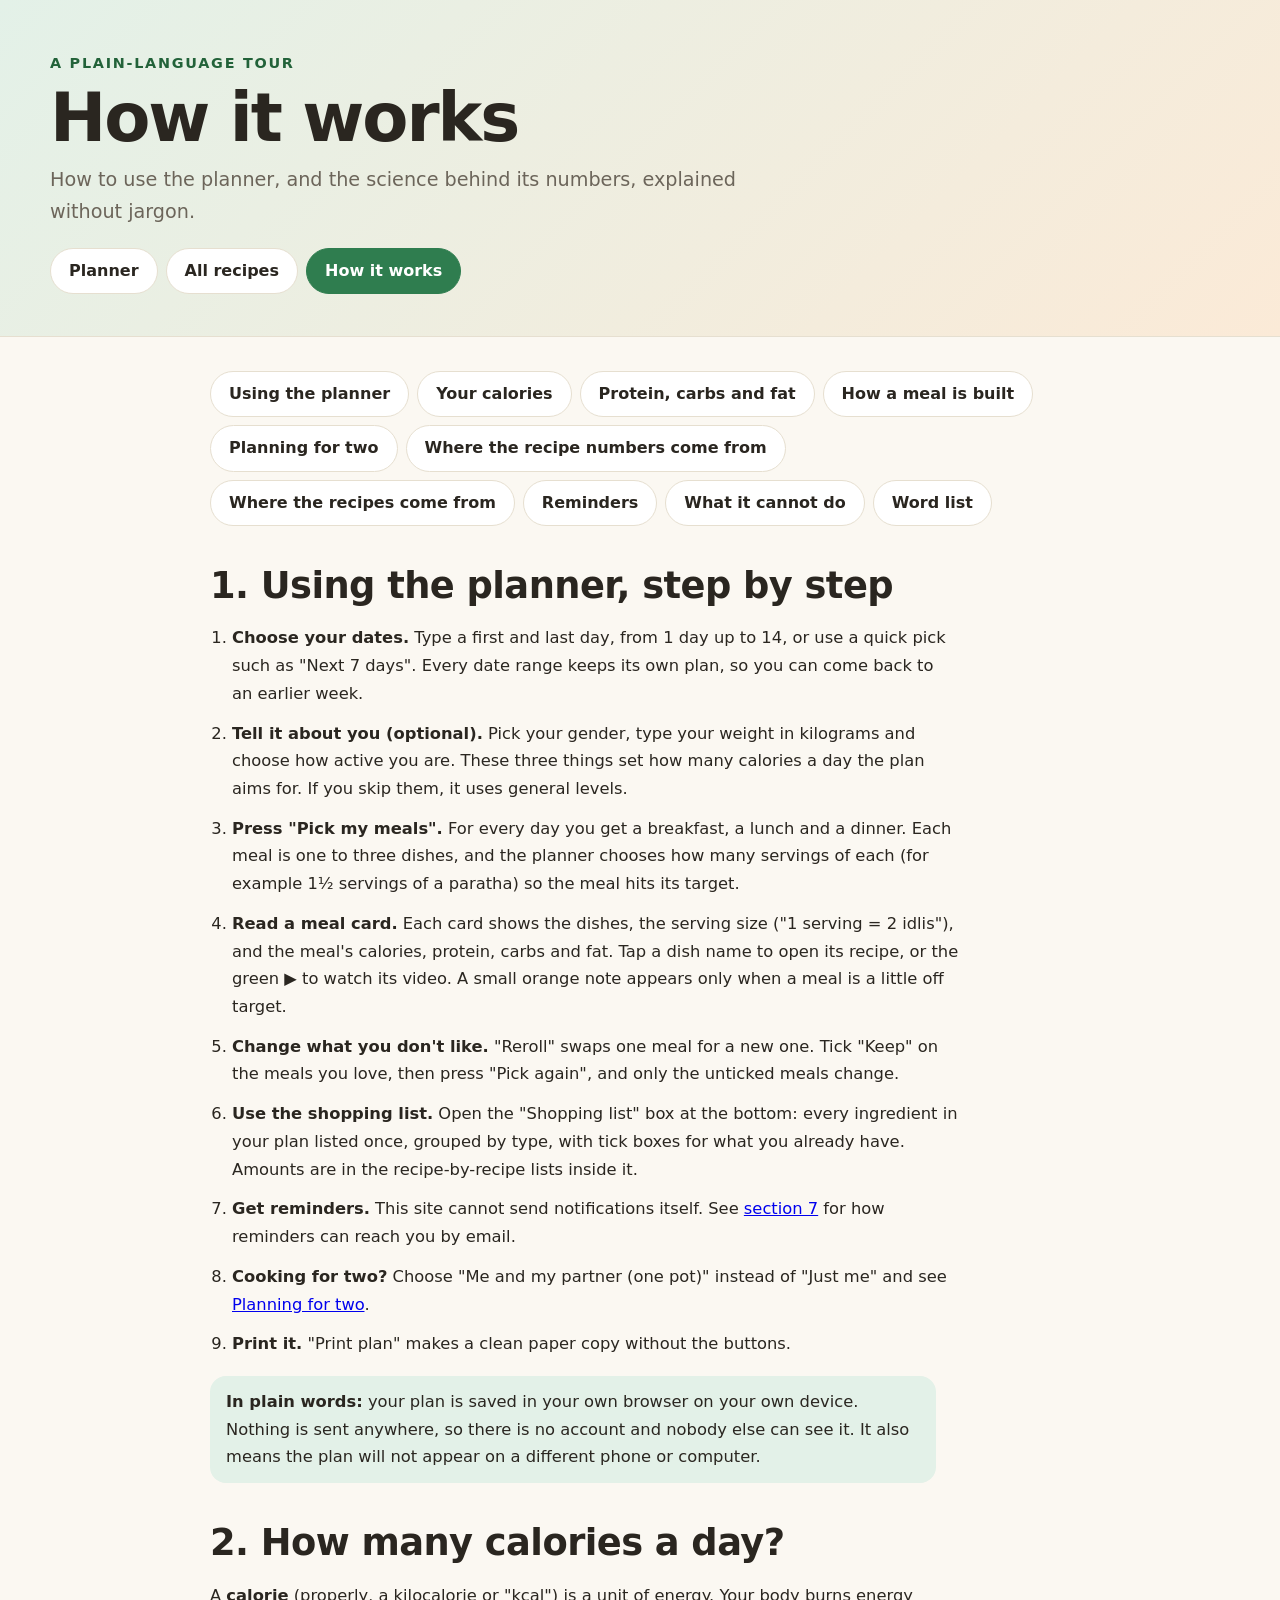
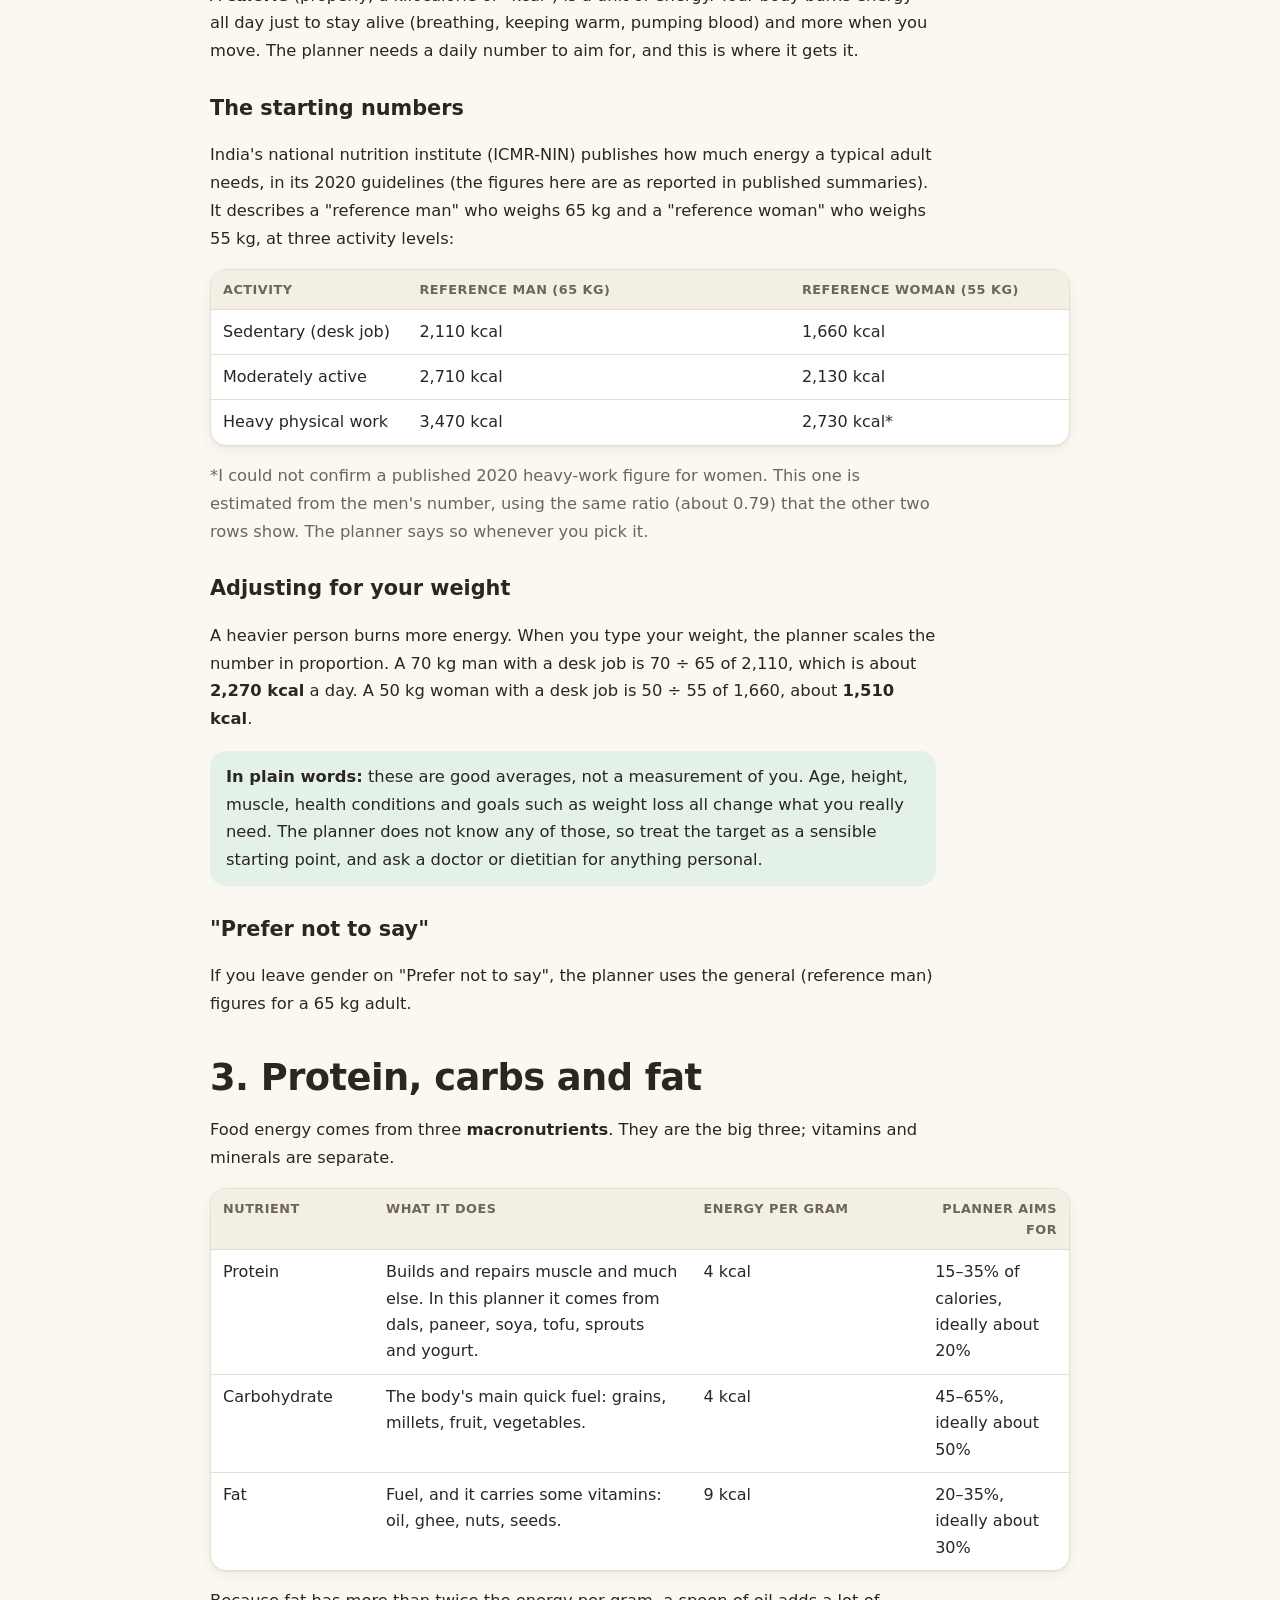
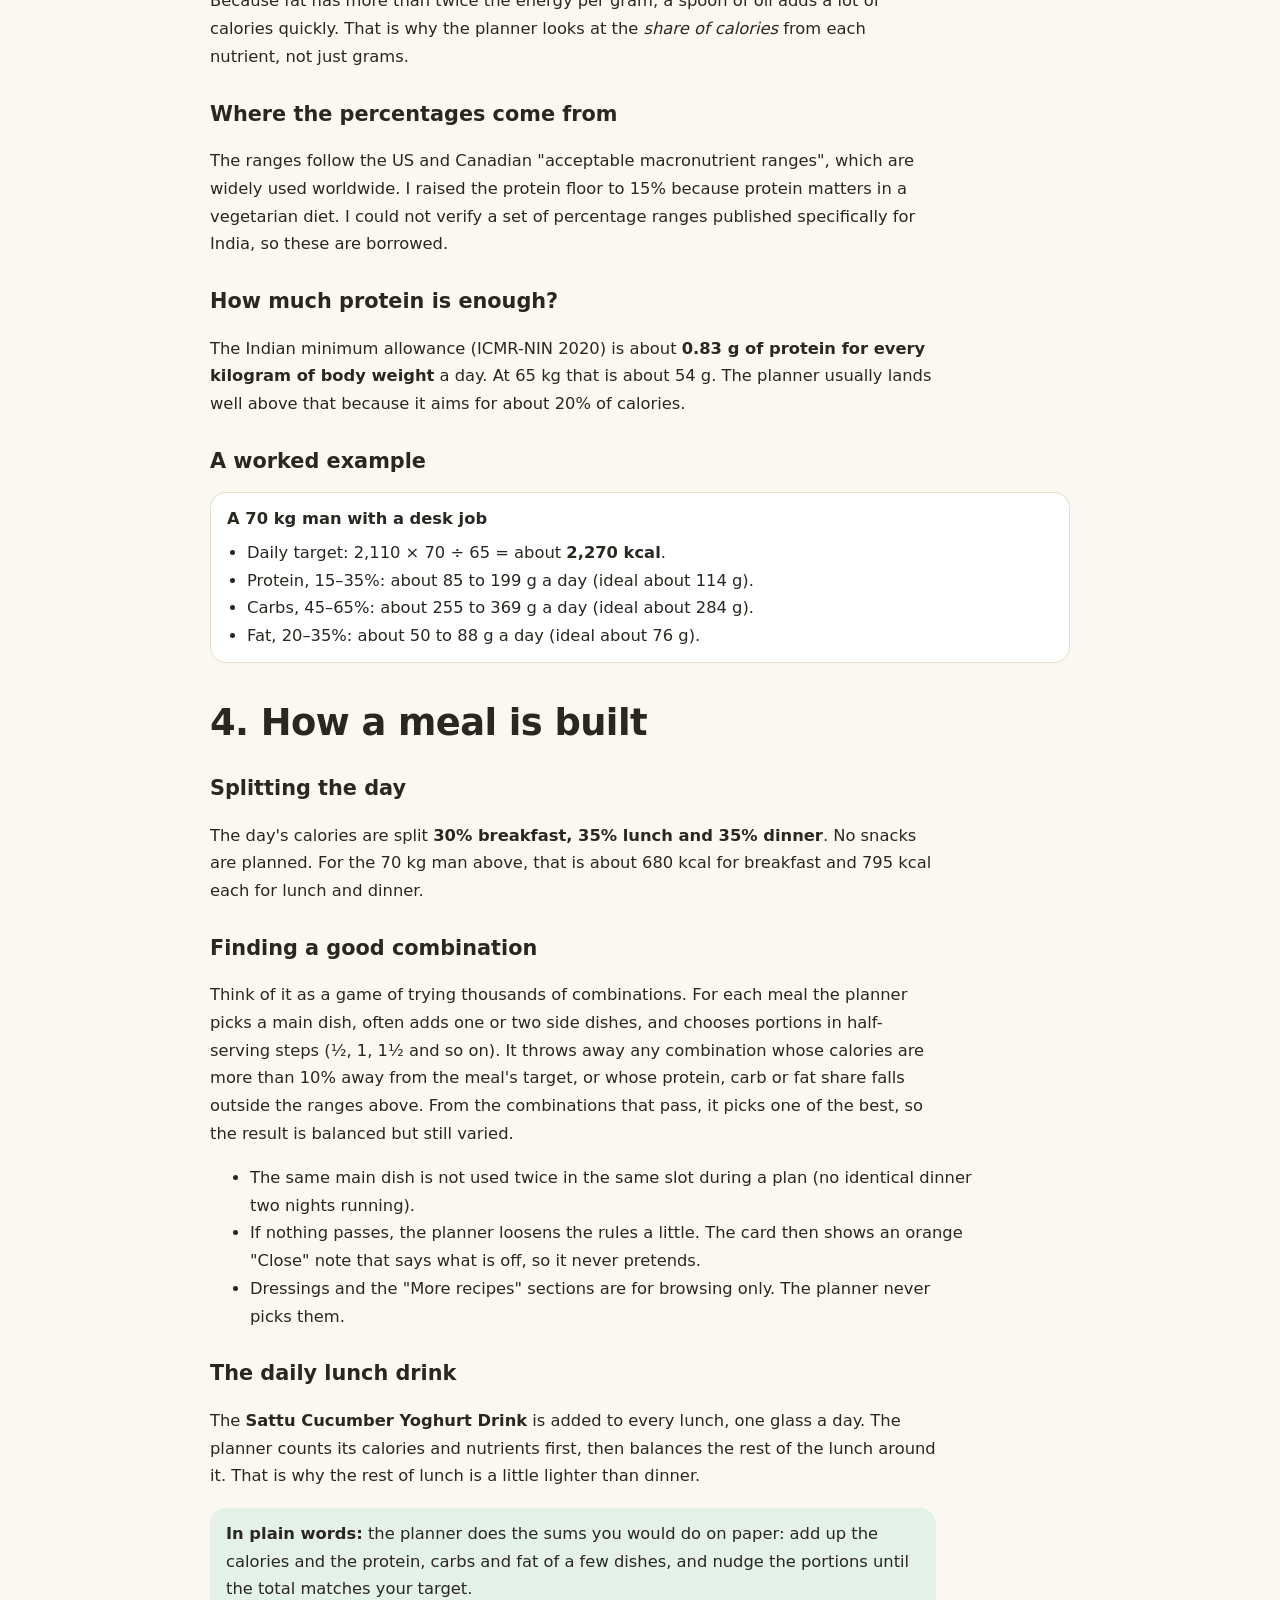
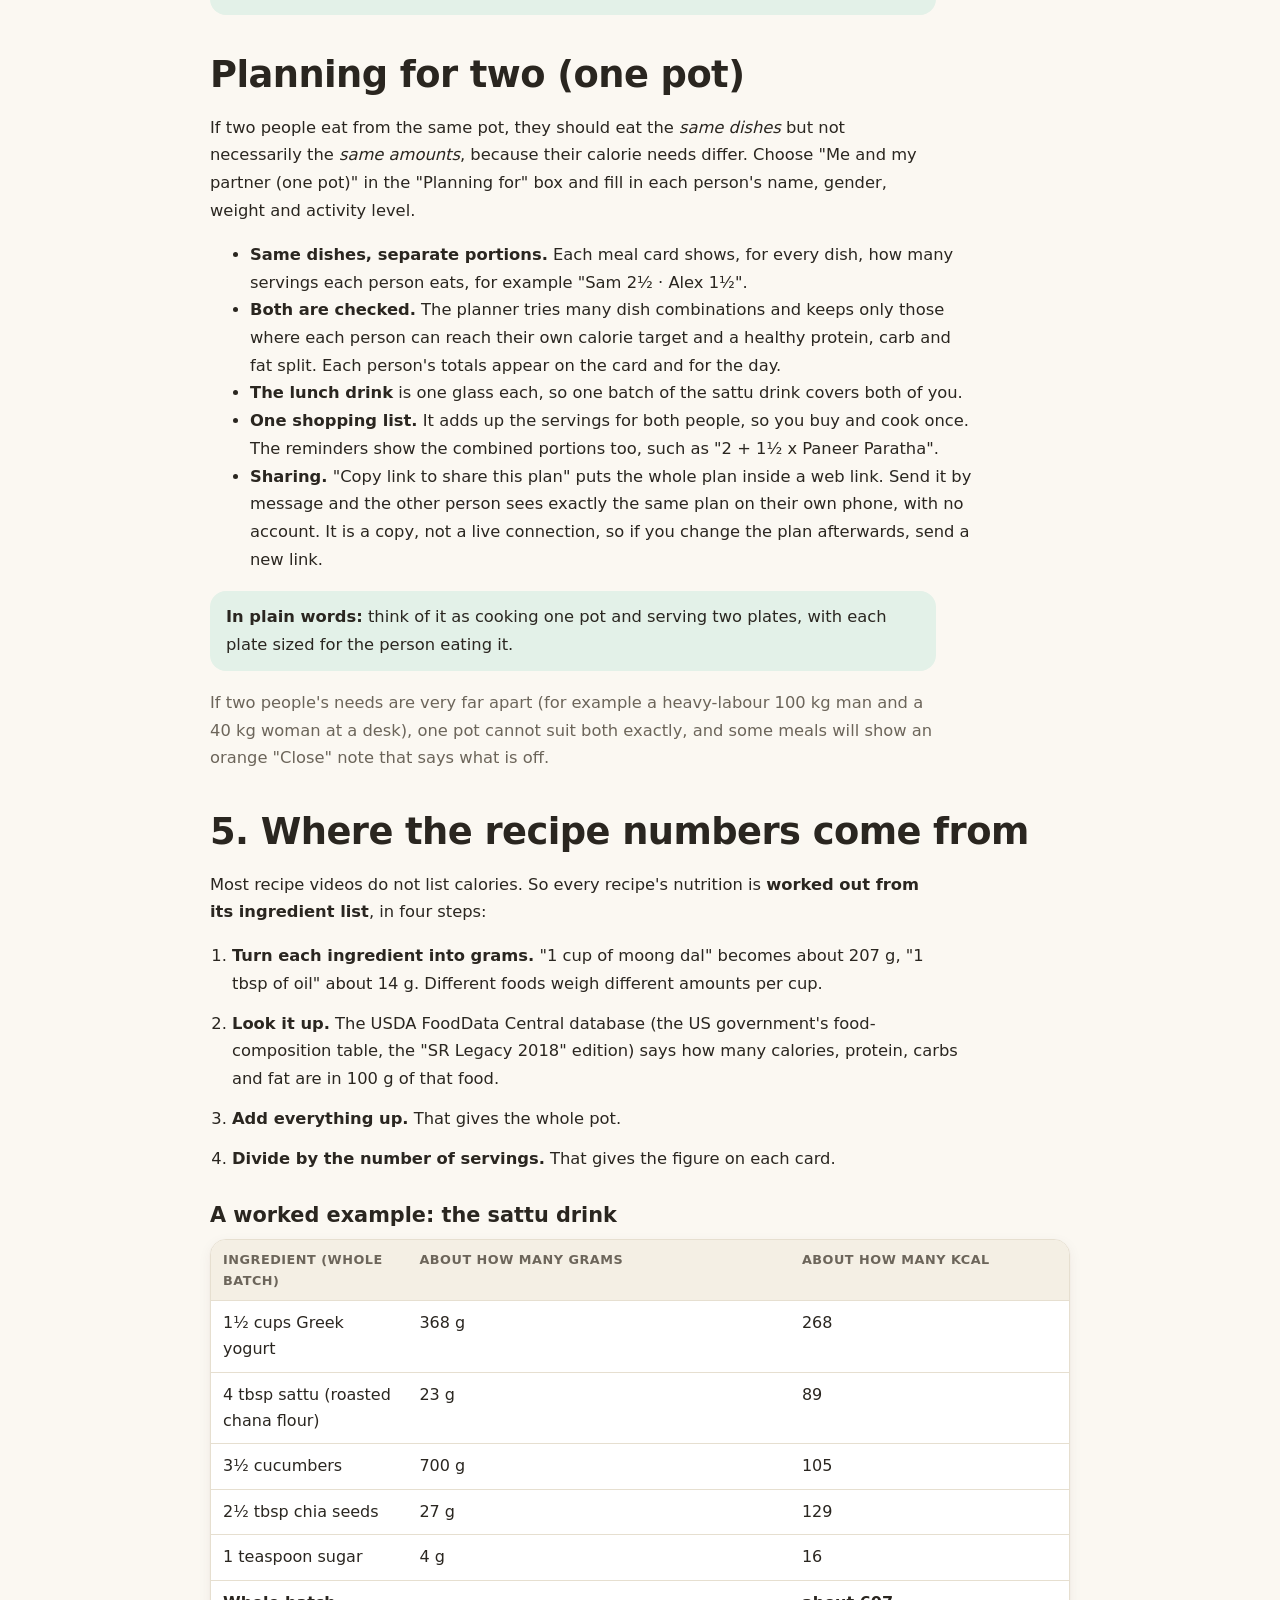
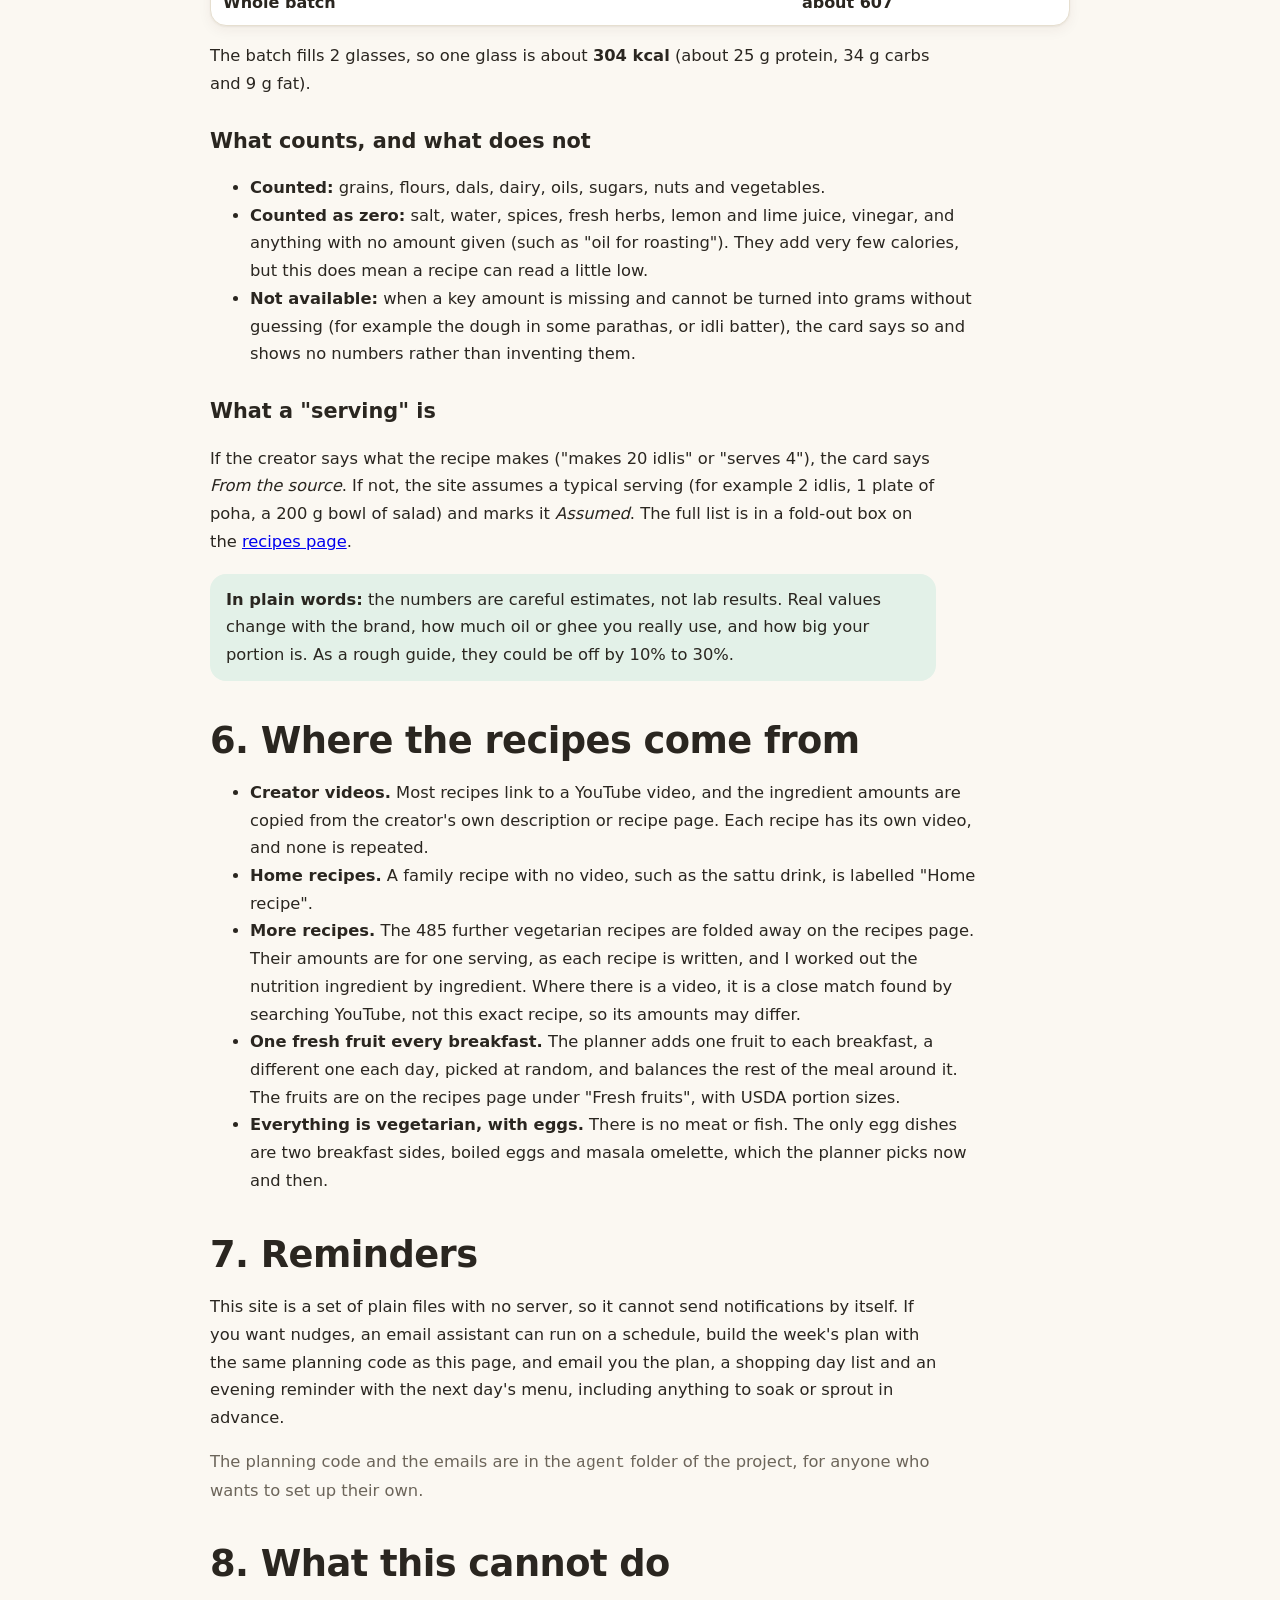
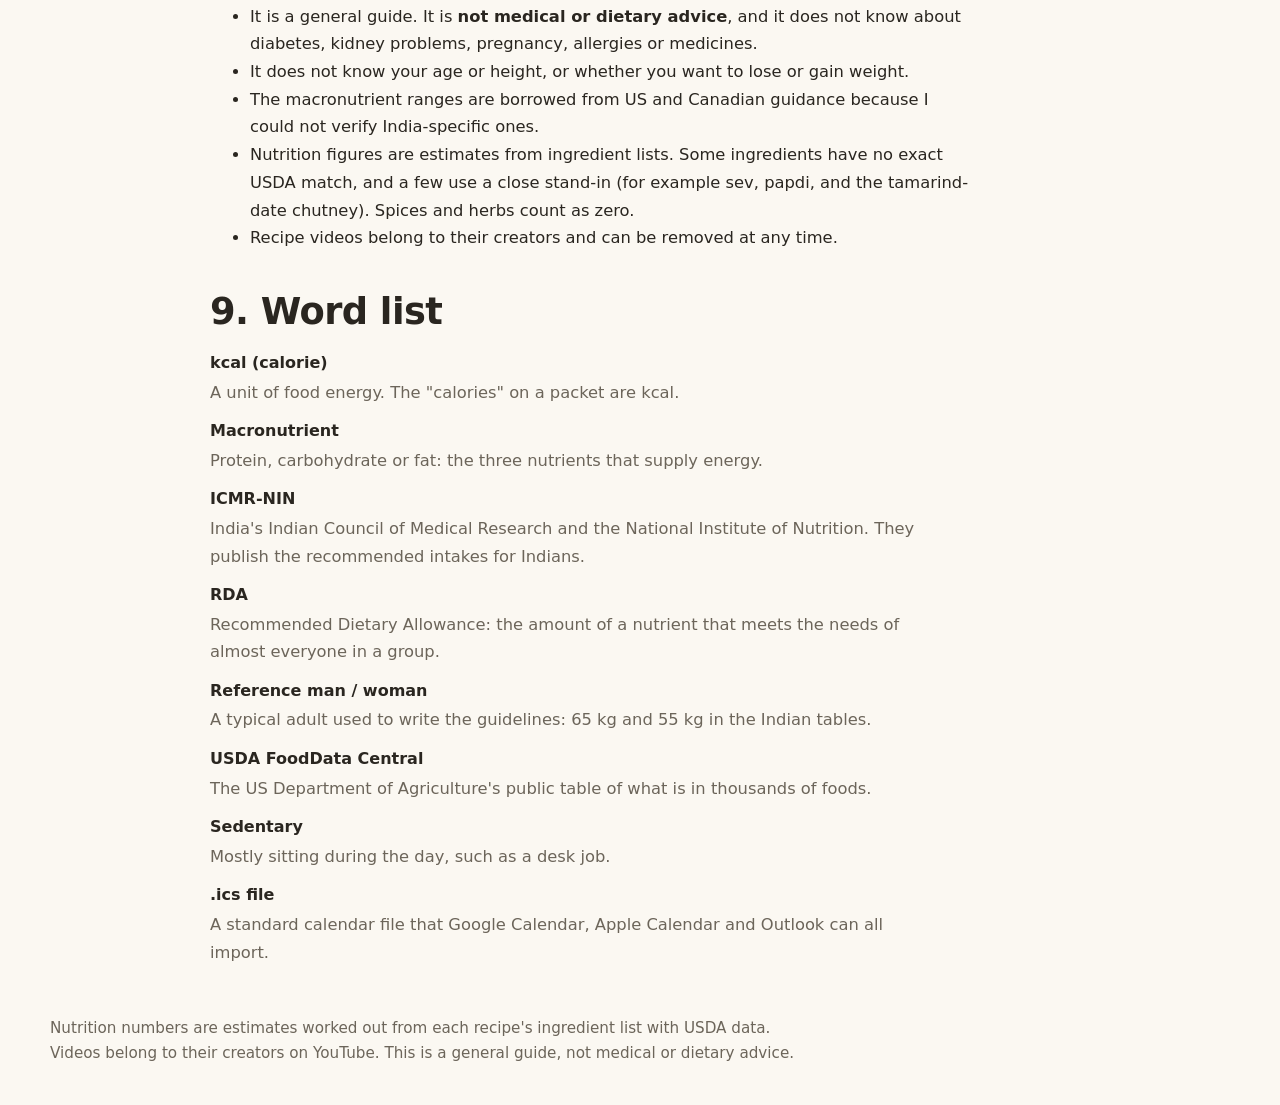
==== how-it-works.html @ f8c8fe6f "Add Fresh fruits: one random fruit with every breakfast, balanced into the meal; egg weight lowered;" ====
<!DOCTYPE html>
<html lang="en">
<head>
  <meta charset="utf-8">
  <meta name="viewport" content="width=device-width, initial-scale=1">
  <title>How it works: PlanMate</title>
  <meta name="description" content="A plain-language tour of PlanMate: how to use it, and the science behind the calories, protein, carbs, fat and recipe numbers.">
  <link rel="stylesheet" href="style.css">
</head>
<body>
  <header class="hero">
    <div class="wrap">
      <p class="eyebrow">A plain-language tour</p>
      <h1>How it works</h1>
      <p class="lead">
        How to use the planner, and the science behind its numbers, explained without jargon.
      </p>
      <nav class="site-nav" aria-label="Main">
        <a class="chip" href="index.html">Planner</a>
        <a class="chip" href="recipes.html">All recipes</a>
        <a class="chip current" href="how-it-works.html" aria-current="page">How it works</a>
      </nav>
    </div>
  </header>

  <main class="wrap guide">

    <nav class="guide-toc" aria-label="On this page">
      <a class="chip" href="#tour">Using the planner</a>
      <a class="chip" href="#calories">Your calories</a>
      <a class="chip" href="#macros">Protein, carbs and fat</a>
      <a class="chip" href="#meals">How a meal is built</a>
      <a class="chip" href="#two">Planning for two</a>
      <a class="chip" href="#recipes">Where the recipe numbers come from</a>
      <a class="chip" href="#sources">Where the recipes come from</a>
      <a class="chip" href="#reminders">Reminders</a>
      <a class="chip" href="#limits">What it cannot do</a>
      <a class="chip" href="#words">Word list</a>
    </nav>

    <section id="tour">
      <h2>1. Using the planner, step by step</h2>
      <ol class="steps">
        <li>
          <strong>Choose your dates.</strong>
          Type a first and last day, from 1 day up to 14, or use a quick pick such as "Next 7 days".
          Every date range keeps its own plan, so you can come back to an earlier week.
        </li>
        <li>
          <strong>Tell it about you (optional).</strong>
          Pick your gender, type your weight in kilograms and choose how active you are.
          These three things set how many calories a day the plan aims for. If you skip them, it uses general levels.
        </li>
        <li>
          <strong>Press "Pick my meals".</strong>
          For every day you get a breakfast, a lunch and a dinner. Each meal is one to three dishes,
          and the planner chooses how many servings of each (for example 1½ servings of a paratha) so the meal hits its target.
        </li>
        <li>
          <strong>Read a meal card.</strong>
          Each card shows the dishes, the serving size ("1 serving = 2 idlis"), and the meal's calories, protein, carbs and fat.
          Tap a dish name to open its recipe, or the green ▶ to watch its video.
          A small orange note appears only when a meal is a little off target.
        </li>
        <li>
          <strong>Change what you don't like.</strong>
          "Reroll" swaps one meal for a new one. Tick "Keep" on the meals you love, then press
          "Pick again", and only the unticked meals change.
        </li>
        <li>
          <strong>Use the shopping list.</strong>
          Open the "Shopping list" box at the bottom: every ingredient in your plan listed once, grouped by type, with tick boxes for what you already have. Amounts are in the recipe-by-recipe lists inside it.
        </li>
        <li>
          <strong>Get reminders.</strong>
          This site cannot send notifications itself. See <a href="#reminders">section 7</a> for how reminders can reach you by email.
        </li>
        <li>
          <strong>Cooking for two?</strong>
          Choose "Me and my partner (one pot)" instead of "Just me" and see <a href="#two">Planning for two</a>.
        </li>
        <li>
          <strong>Print it.</strong> "Print plan" makes a clean paper copy without the buttons.
        </li>
      </ol>
      <p class="callout"><strong>In plain words:</strong> your plan is saved in your own browser on your own device.
        Nothing is sent anywhere, so there is no account and nobody else can see it.
        It also means the plan will not appear on a different phone or computer.</p>
    </section>

    <section id="calories">
      <h2>2. How many calories a day?</h2>
      <p>
        A <strong>calorie</strong> (properly, a kilocalorie or "kcal") is a unit of energy. Your body burns energy all day
        just to stay alive (breathing, keeping warm, pumping blood) and more when you move.
        The planner needs a daily number to aim for, and this is where it gets it.
      </p>
      <h3>The starting numbers</h3>
      <p>
        India's national nutrition institute (ICMR-NIN) publishes how much energy a typical adult needs, in its 2020 guidelines (the figures here are as reported in published summaries).
        It describes a "reference man" who weighs 65 kg and a "reference woman" who weighs 55 kg, at three activity levels:
      </p>
      <div class="table-wrap">
        <table class="guide-table">
          <thead><tr><th>Activity</th><th>Reference man (65 kg)</th><th>Reference woman (55 kg)</th></tr></thead>
          <tbody>
            <tr><td data-label="Activity">Sedentary (desk job)</td><td data-label="Reference man (65 kg)">2,110 kcal</td><td data-label="Reference woman (55 kg)">1,660 kcal</td></tr>
            <tr><td data-label="Activity">Moderately active</td><td data-label="Reference man (65 kg)">2,710 kcal</td><td data-label="Reference woman (55 kg)">2,130 kcal</td></tr>
            <tr><td data-label="Activity">Heavy physical work</td><td data-label="Reference man (65 kg)">3,470 kcal</td><td data-label="Reference woman (55 kg)">2,730 kcal*</td></tr>
          </tbody>
        </table>
      </div>
      <p class="fine">*I could not confirm a published 2020 heavy-work figure for women. This one is estimated from the men's number, using the same ratio (about 0.79) that the other two rows show. The planner says so whenever you pick it.</p>
      <h3>Adjusting for your weight</h3>
      <p>
        A heavier person burns more energy. When you type your weight, the planner scales the number in proportion.
        A 70 kg man with a desk job is 70 ÷ 65 of 2,110, which is about <strong>2,270 kcal</strong> a day.
        A 50 kg woman with a desk job is 50 ÷ 55 of 1,660, about <strong>1,510 kcal</strong>.
      </p>
      <p class="callout"><strong>In plain words:</strong> these are good averages, not a measurement of you.
        Age, height, muscle, health conditions and goals such as weight loss all change what you really need.
        The planner does not know any of those, so treat the target as a sensible starting point, and ask a doctor or dietitian for anything personal.</p>
      <h3>"Prefer not to say"</h3>
      <p>
        If you leave gender on "Prefer not to say", the planner uses the general (reference man) figures for a 65 kg adult.
      </p>
    </section>

    <section id="macros">
      <h2>3. Protein, carbs and fat</h2>
      <p>
        Food energy comes from three <strong>macronutrients</strong>. They are the big three; vitamins and minerals are separate.
      </p>
      <div class="table-wrap">
        <table class="guide-table">
          <thead><tr><th>Nutrient</th><th>What it does</th><th>Energy per gram</th><th>Planner aims for</th></tr></thead>
          <tbody>
            <tr><td data-label="Nutrient">Protein</td><td data-label="What it does">Builds and repairs muscle and much else. In this planner it comes from dals, paneer, soya, tofu, sprouts and yogurt.</td><td data-label="Energy per gram">4 kcal</td><td data-label="Planner aims for">15–35% of calories, ideally about 20%</td></tr>
            <tr><td data-label="Nutrient">Carbohydrate</td><td data-label="What it does">The body's main quick fuel: grains, millets, fruit, vegetables.</td><td data-label="Energy per gram">4 kcal</td><td data-label="Planner aims for">45–65%, ideally about 50%</td></tr>
            <tr><td data-label="Nutrient">Fat</td><td data-label="What it does">Fuel, and it carries some vitamins: oil, ghee, nuts, seeds.</td><td data-label="Energy per gram">9 kcal</td><td data-label="Planner aims for">20–35%, ideally about 30%</td></tr>
          </tbody>
        </table>
      </div>
      <p>
        Because fat has more than twice the energy per gram, a spoon of oil adds a lot of calories quickly.
        That is why the planner looks at the <em>share of calories</em> from each nutrient, not just grams.
      </p>
      <h3>Where the percentages come from</h3>
      <p>
        The ranges follow the US and Canadian "acceptable macronutrient ranges", which are widely used worldwide.
        I raised the protein floor to 15% because protein matters in a vegetarian diet.
        I could not verify a set of percentage ranges published specifically for India, so these are borrowed.
      </p>
      <h3>How much protein is enough?</h3>
      <p>
        The Indian minimum allowance (ICMR-NIN 2020) is about <strong>0.83 g of protein for every kilogram of body weight</strong> a day.
        At 65 kg that is about 54 g. The planner usually lands well above that because it aims for about 20% of calories.
      </p>
      <h3>A worked example</h3>
      <div class="example">
        <p><strong>A 70 kg man with a desk job</strong></p>
        <ul>
          <li>Daily target: 2,110 × 70 ÷ 65 = about <strong>2,270 kcal</strong>.</li>
          <li>Protein, 15–35%: about 85 to 199 g a day (ideal about 114 g).</li>
          <li>Carbs, 45–65%: about 255 to 369 g a day (ideal about 284 g).</li>
          <li>Fat, 20–35%: about 50 to 88 g a day (ideal about 76 g).</li>
        </ul>
      </div>
    </section>

    <section id="meals">
      <h2>4. How a meal is built</h2>
      <h3>Splitting the day</h3>
      <p>
        The day's calories are split <strong>30% breakfast, 35% lunch and 35% dinner</strong>. No snacks are planned.
        For the 70 kg man above, that is about 680 kcal for breakfast and 795 kcal each for lunch and dinner.
      </p>
      <h3>Finding a good combination</h3>
      <p>
        Think of it as a game of trying thousands of combinations. For each meal the planner picks a main dish,
        often adds one or two side dishes, and chooses portions in half-serving steps (½, 1, 1½ and so on).
        It throws away any combination whose calories are more than 10% away from the meal's target,
        or whose protein, carb or fat share falls outside the ranges above.
        From the combinations that pass, it picks one of the best, so the result is balanced but still varied.
      </p>
      <ul>
        <li>The same main dish is not used twice in the same slot during a plan (no identical dinner two nights running).</li>
        <li>If nothing passes, the planner loosens the rules a little. The card then shows an orange "Close" note that says what is off, so it never pretends.</li>
        <li>Dressings and the "More recipes" sections are for browsing only. The planner never picks them.</li>
      </ul>
      <h3>The daily lunch drink</h3>
      <p>
        The <strong>Sattu Cucumber Yoghurt Drink</strong> is added to every lunch, one glass a day.
        The planner counts its calories and nutrients first, then balances the rest of the lunch around it.
        That is why the rest of lunch is a little lighter than dinner.
      </p>
      <p class="callout"><strong>In plain words:</strong> the planner does the sums you would do on paper: add up the calories
        and the protein, carbs and fat of a few dishes, and nudge the portions until the total matches your target.</p>
    </section>

    <section id="two">
      <h2>Planning for two (one pot)</h2>
      <p>
        If two people eat from the same pot, they should eat the <em>same dishes</em> but not necessarily the <em>same amounts</em>,
        because their calorie needs differ. Choose "Me and my partner (one pot)" in the "Planning for" box and fill in each person's name,
        gender, weight and activity level.
      </p>
      <ul>
        <li><strong>Same dishes, separate portions.</strong> Each meal card shows, for every dish, how many servings each person eats, for example "Sam 2½ · Alex 1½".</li>
        <li><strong>Both are checked.</strong> The planner tries many dish combinations and keeps only those where each person can reach their own calorie target and a healthy protein, carb and fat split. Each person's totals appear on the card and for the day.</li>
        <li><strong>The lunch drink</strong> is one glass each, so one batch of the sattu drink covers both of you.</li>
        <li><strong>One shopping list.</strong> It adds up the servings for both people, so you buy and cook once. The reminders show the combined portions too, such as "2 + 1½ x Paneer Paratha".</li>
        <li><strong>Sharing.</strong> "Copy link to share this plan" puts the whole plan inside a web link. Send it by message and the other person sees exactly the same plan on their own phone, with no account. It is a copy, not a live connection, so if you change the plan afterwards, send a new link.</li>
      </ul>
      <p class="callout"><strong>In plain words:</strong> think of it as cooking one pot and serving two plates, with each plate sized for the person eating it.</p>
      <p class="fine">If two people's needs are very far apart (for example a heavy-labour 100 kg man and a 40 kg woman at a desk), one pot cannot suit both exactly, and some meals will show an orange "Close" note that says what is off.</p>
    </section>

    <section id="recipes">
      <h2>5. Where the recipe numbers come from</h2>
      <p>
        Most recipe videos do not list calories. So every recipe's nutrition is <strong>worked out from its ingredient list</strong>, in four steps:
      </p>
      <ol class="steps">
        <li><strong>Turn each ingredient into grams.</strong> "1 cup of moong dal" becomes about 207 g, "1 tbsp of oil" about 14 g. Different foods weigh different amounts per cup.</li>
        <li><strong>Look it up.</strong> The USDA FoodData Central database (the US government's food-composition table, the "SR Legacy 2018" edition) says how many calories, protein, carbs and fat are in 100 g of that food.</li>
        <li><strong>Add everything up.</strong> That gives the whole pot.</li>
        <li><strong>Divide by the number of servings.</strong> That gives the figure on each card.</li>
      </ol>
      <h3>A worked example: the sattu drink</h3>
      <div class="table-wrap">
        <table class="guide-table">
          <thead><tr><th>Ingredient (whole batch)</th><th>About how many grams</th><th>About how many kcal</th></tr></thead>
          <tbody>
            <tr><td data-label="Ingredient (whole batch)">1½ cups Greek yogurt</td><td data-label="About how many grams">368 g</td><td data-label="About how many kcal">268</td></tr>
            <tr><td data-label="Ingredient (whole batch)">4 tbsp sattu (roasted chana flour)</td><td data-label="About how many grams">23 g</td><td data-label="About how many kcal">89</td></tr>
            <tr><td data-label="Ingredient (whole batch)">3½ cucumbers</td><td data-label="About how many grams">700 g</td><td data-label="About how many kcal">105</td></tr>
            <tr><td data-label="Ingredient (whole batch)">2½ tbsp chia seeds</td><td data-label="About how many grams">27 g</td><td data-label="About how many kcal">129</td></tr>
            <tr><td data-label="Ingredient (whole batch)">1 teaspoon sugar</td><td data-label="About how many grams">4 g</td><td data-label="About how many kcal">16</td></tr>
            <tr><td data-label="Ingredient (whole batch)"><strong>Whole batch</strong></td><td data-label="About how many grams"></td><td data-label="About how many kcal"><strong>about 607</strong></td></tr>
          </tbody>
        </table>
      </div>
      <p>The batch fills 2 glasses, so one glass is about <strong>304 kcal</strong> (about 25 g protein, 34 g carbs and 9 g fat).</p>
      <h3>What counts, and what does not</h3>
      <ul>
        <li><strong>Counted:</strong> grains, flours, dals, dairy, oils, sugars, nuts and vegetables.</li>
        <li><strong>Counted as zero:</strong> salt, water, spices, fresh herbs, lemon and lime juice, vinegar, and anything with no amount given (such as "oil for roasting"). They add very few calories, but this does mean a recipe can read a little low.</li>
        <li><strong>Not available:</strong> when a key amount is missing and cannot be turned into grams without guessing (for example the dough in some parathas, or idli batter), the card says so and shows no numbers rather than inventing them.</li>
      </ul>
      <h3>What a "serving" is</h3>
      <p>
        If the creator says what the recipe makes ("makes 20 idlis" or "serves 4"), the card says <em>From the source</em>.
        If not, the site assumes a typical serving (for example 2 idlis, 1 plate of poha, a 200 g bowl of salad)
        and marks it <em>Assumed</em>. The full list is in a fold-out box on the <a href="recipes.html">recipes page</a>.
      </p>
      <p class="callout"><strong>In plain words:</strong> the numbers are careful estimates, not lab results.
        Real values change with the brand, how much oil or ghee you really use, and how big your portion is.
        As a rough guide, they could be off by 10% to 30%.</p>
    </section>

    <section id="sources">
      <h2>6. Where the recipes come from</h2>
      <ul>
        <li><strong>Creator videos.</strong> Most recipes link to a YouTube video, and the ingredient amounts are copied from the creator's own description or recipe page. Each recipe has its own video, and none is repeated.</li>
        <li><strong>Home recipes.</strong> A family recipe with no video, such as the sattu drink, is labelled "Home recipe".</li>
        <li><strong>More recipes.</strong> The 485 further vegetarian recipes are folded away on the recipes page. Their amounts are for one serving, as each recipe is written, and I worked out the nutrition ingredient by ingredient. Where there is a video, it is a close match found by searching YouTube, not this exact recipe, so its amounts may differ.</li>
        <li><strong>One fresh fruit every breakfast.</strong> The planner adds one fruit to each breakfast, a different one each day, picked at random, and balances the rest of the meal around it. The fruits are on the recipes page under "Fresh fruits", with USDA portion sizes.</li>
        <li><strong>Everything is vegetarian, with eggs.</strong> There is no meat or fish. The only egg dishes are two breakfast sides, boiled eggs and masala omelette, which the planner picks now and then.</li>
      </ul>
    </section>

    <section id="reminders">
      <h2>7. Reminders</h2>
      <p>
        This site is a set of plain files with no server, so it cannot send notifications by itself.
        If you want nudges, an email assistant can run on a schedule, build the week's plan with the same planning code as this page,
        and email you the plan, a shopping day list and an evening reminder with the next day's menu, including anything to soak or sprout in advance.
      </p>
      <p class="fine">The planning code and the emails are in the <code>agent</code> folder of the project, for anyone who wants to set up their own.</p>
    </section>

    <section id="limits">
      <h2>8. What this cannot do</h2>
      <ul>
        <li>It is a general guide. It is <strong>not medical or dietary advice</strong>, and it does not know about diabetes, kidney problems, pregnancy, allergies or medicines.</li>
        <li>It does not know your age or height, or whether you want to lose or gain weight.</li>
        <li>The macronutrient ranges are borrowed from US and Canadian guidance because I could not verify India-specific ones.</li>
        <li>Nutrition figures are estimates from ingredient lists. Some ingredients have no exact USDA match, and a few use a close stand-in (for example sev, papdi, and the tamarind-date chutney). Spices and herbs count as zero.</li>
        <li>Recipe videos belong to their creators and can be removed at any time.</li>
      </ul>
    </section>

    <section id="words">
      <h2>9. Word list</h2>
      <dl class="glossary">
        <dt>kcal (calorie)</dt><dd>A unit of food energy. The "calories" on a packet are kcal.</dd>
        <dt>Macronutrient</dt><dd>Protein, carbohydrate or fat: the three nutrients that supply energy.</dd>
        <dt>ICMR-NIN</dt><dd>India's Indian Council of Medical Research and the National Institute of Nutrition. They publish the recommended intakes for Indians.</dd>
        <dt>RDA</dt><dd>Recommended Dietary Allowance: the amount of a nutrient that meets the needs of almost everyone in a group.</dd>
        <dt>Reference man / woman</dt><dd>A typical adult used to write the guidelines: 65 kg and 55 kg in the Indian tables.</dd>
        <dt>USDA FoodData Central</dt><dd>The US Department of Agriculture's public table of what is in thousands of foods.</dd>
        <dt>Sedentary</dt><dd>Mostly sitting during the day, such as a desk job.</dd>
        <dt>.ics file</dt><dd>A standard calendar file that Google Calendar, Apple Calendar and Outlook can all import.</dd>
      </dl>
    </section>

  </main>

  <footer class="wrap footer">
    <p>
      Nutrition numbers are estimates worked out from each recipe's ingredient list with USDA data.
      Videos belong to their creators on YouTube. This is a general guide, not medical or dietary advice.
    </p>
  </footer>
</body>
</html>
---- style.css ----
/* Meal Planner: plain CSS, no libraries. */

:root {
  --bg: #fbf8f2;
  --surface: #ffffff;
  --surface-alt: #f4efe4;
  --text: #2a2620;
  --muted: #6c655a;
  --border: #e6dfd0;
  --accent: #2f7d4f;          /* leafy green */
  --accent-strong: #226239;
  --accent-soft: #e3f1e8;
  --warm: #b4570f;            /* turmeric */
  --warm-soft: #fbead7;
  --on-accent: #ffffff;
  --shadow: 0 1px 2px rgba(60, 40, 10, 0.06), 0 4px 14px rgba(60, 40, 10, 0.06);
  --radius: 14px;
}

@media (prefers-color-scheme: dark) {
  :root {
    --bg: #16140f;
    --surface: #1f1c15;
    --surface-alt: #29251c;
    --text: #f1ece0;
    --muted: #b0a994;
    --border: #38332a;
    --accent: #6fcf97;
    --accent-strong: #8fe0ae;
    --accent-soft: #1d3326;
    --warm: #f0a35c;
    --warm-soft: #3a2a17;
    --on-accent: #10210f;
    --shadow: none;
  }
}

* { box-sizing: border-box; }

html { -webkit-text-size-adjust: 100%; }

body {
  margin: 0;
  background: var(--bg);
  color: var(--text);
  font: 16px/1.55 system-ui, -apple-system, "Segoe UI", Roboto, sans-serif;
}

.wrap { width: min(1100px, 100% - 32px); margin-inline: auto; }

/* Header */
.hero {
  background: linear-gradient(135deg, var(--accent-soft), var(--warm-soft));
  border-bottom: 1px solid var(--border);
  padding: 44px 0 36px;
}
.eyebrow {
  margin: 0 0 6px;
  font-size: 0.8rem; font-weight: 700; letter-spacing: 0.12em; text-transform: uppercase;
  color: var(--accent-strong);
}
h1 { margin: 0 0 10px; font-size: clamp(2rem, 5vw, 3rem); line-height: 1.1; letter-spacing: -0.02em; }
.lead { margin: 0; max-width: 56ch; color: var(--muted); font-size: 1.05rem; }

/* Jump menu */
.jump { display: flex; flex-wrap: wrap; gap: 8px; margin-top: 20px; }
.chip {
  padding: 7px 14px;
  font-size: 0.9rem; font-weight: 600; text-decoration: none; color: var(--text);
  background: var(--surface); border: 1px solid var(--border); border-radius: 999px;
}
.chip:hover { border-color: var(--accent); color: var(--accent-strong); }
.chip:focus-visible { outline: 3px solid var(--accent); outline-offset: 2px; }

html { scroll-behavior: smooth; }
@media (prefers-reduced-motion: reduce) { html { scroll-behavior: auto; } }

main { padding: 12px 0 8px; }
main section { margin-top: 30px; scroll-margin-top: 16px; }

h2 { margin: 0 0 4px; font-size: 1.5rem; letter-spacing: -0.01em; }
.section-note { margin: 0 0 14px; max-width: 70ch; color: var(--muted); font-size: 0.95rem; }

/* Table */
.table-wrap {
  background: var(--surface);
  border: 1px solid var(--border);
  border-radius: var(--radius);
  box-shadow: var(--shadow);
  overflow: hidden;
}
table { width: 100%; border-collapse: collapse; table-layout: fixed; }

thead th {
  padding: 12px 18px;
  text-align: left; font-size: 0.78rem; font-weight: 700; letter-spacing: 0.06em; text-transform: uppercase;
  color: var(--muted);
  background: var(--surface-alt);
  border-bottom: 1px solid var(--border);
}
thead th:nth-child(1) { width: 25%; }
thead th:nth-child(3) { width: 16%; text-align: right; }

tbody td { padding: 16px 18px; vertical-align: top; border-bottom: 1px solid var(--border); }
tbody tr:last-child td { border-bottom: 0; }
tbody tr:hover { background: color-mix(in srgb, var(--accent-soft) 35%, transparent); }

.name { font-size: 1.02rem; font-weight: 650; }
.channel { display: block; margin-top: 2px; font-size: 0.82rem; font-weight: 500; color: var(--muted); }

.video-cell { text-align: right; }

/* Ingredient lists */
.ingredients-cell { font-size: 0.92rem; }
.makes {
  display: inline-block; margin: 0 0 8px; padding: 1px 10px;
  font-size: 0.78rem; font-weight: 700; color: var(--warm); background: var(--warm-soft);
  border-radius: 999px;
}
.group-title {
  margin: 10px 0 4px;
  font-size: 0.75rem; font-weight: 700; letter-spacing: 0.06em; text-transform: uppercase;
  color: var(--accent-strong);
}
.group-title:first-child { margin-top: 0; }
.ingredients { margin: 0 0 4px; padding-left: 18px; }
.ingredients li { margin: 1px 0; padding-left: 2px; break-inside: avoid; }
.ingredients li::marker { color: var(--accent); }
.ingredients.long { column-count: 2; column-gap: 28px; }
.note { margin: 6px 0 0; font-size: 0.85rem; color: var(--warm); }
.from { margin: 8px 0 0; font-size: 0.78rem; color: var(--muted); }

.video-link {
  display: inline-block; padding: 8px 16px;
  font-size: 0.92rem; font-weight: 600; white-space: nowrap; text-decoration: none;
  color: var(--on-accent); background: var(--accent);
  border-radius: 10px;
}
.video-link:hover { background: var(--accent-strong); }
.video-link:focus-visible { outline: 3px solid var(--accent); outline-offset: 2px; }

.footer { padding: 26px 0 40px; color: var(--muted); font-size: 0.88rem; }
.footer p { margin: 0; max-width: 80ch; }

/* Narrower screens: single-column ingredient lists */
@media (max-width: 900px) {
  .ingredients.long { column-count: 1; }
}

/* Phones: each recipe becomes a card, so nothing scrolls sideways */
@media (max-width: 760px) {
  .hero { padding: 32px 0 26px; }
  .table-wrap { background: none; border: 0; box-shadow: none; overflow: visible; }
  table, tbody, tr, td { display: block; }
  thead { position: absolute; width: 1px; height: 1px; overflow: hidden; clip: rect(0 0 0 0); }
  tbody tr {
    margin-bottom: 14px; padding: 14px 16px;
    background: var(--surface); border: 1px solid var(--border); border-radius: var(--radius);
    box-shadow: var(--shadow);
  }
  tbody td { padding: 6px 0; border: 0; }
  td[data-label]::before {
    content: attr(data-label);
    display: block; margin-bottom: 3px;
    font-size: 0.72rem; font-weight: 700; letter-spacing: 0.06em; text-transform: uppercase; color: var(--muted);
  }
  td.name { font-size: 1.1rem; padding-top: 0; }
  .video-cell { text-align: left; }
  .video-link { display: block; text-align: center; margin-top: 2px; padding: 11px 14px; }
}

@media (prefers-reduced-motion: no-preference) {
  .video-link, tbody tr { transition: background-color 0.15s; }
}

/* ---------- Protein chart ---------- */
.chart-table thead th:nth-child(1) { width: 34%; }
.chart-table thead th:nth-child(2) { width: 16%; text-align: left; }
.chart-table thead th:nth-child(3) { width: 18%; text-align: left; }
.chart-table thead th:nth-child(4) { width: 32%; text-align: left; }
.chart-table tbody td { padding: 10px 18px; vertical-align: middle; }
.chart-table tbody td:last-child { text-align: left; }
.chart-table .name { font-size: 0.98rem; }

.group-row th {
  padding: 10px 18px;
  text-align: left; font-size: 0.78rem; font-weight: 700; letter-spacing: 0.06em; text-transform: uppercase;
  color: var(--accent-strong); background: var(--accent-soft);
  border-top: 1px solid var(--border); border-bottom: 1px solid var(--border);
}

.protein-cell { font-weight: 650; }

.bar { height: 8px; background: var(--surface-alt); border-radius: 999px; overflow: hidden; }
.bar > span { display: block; height: 100%; background: var(--accent); border-radius: 999px; }
.bar-label { display: block; margin-top: 3px; font-size: 0.82rem; color: var(--muted); }

.chart-notes { margin: 14px 4px 0; padding-left: 20px; max-width: 90ch; color: var(--muted); font-size: 0.86rem; }
.chart-notes li + li { margin-top: 4px; }

@media (max-width: 760px) {
  .group-row, .group-row th { display: block; }
  tbody tr.group-row { margin: 18px 0 8px; padding: 0; background: none; border: 0; box-shadow: none; }
  .group-row th { border: 0; border-radius: 10px; }
  .chart-table .bar { max-width: 220px; }
}

/* Phones: compact rows for the protein chart */
@media (max-width: 760px) {
  .chart-table tbody tr:not(.group-row) {
    display: grid; grid-template-columns: 1fr auto; gap: 2px 12px; padding: 12px 16px; margin-bottom: 8px;
  }
  .chart-table td { padding: 0; }
  .chart-table td[data-label]::before { display: none; }
  .chart-table td:nth-child(1) { grid-column: 1; grid-row: 1; font-size: 0.98rem; }
  .chart-table td:nth-child(3) { grid-column: 2; grid-row: 1; text-align: right; align-self: start; }
  .chart-table td:nth-child(2) { grid-column: 1; grid-row: 2; color: var(--muted); font-size: 0.85rem; }
  .chart-table td:nth-child(4) { grid-column: 1 / -1; grid-row: 3; margin-top: 6px; }
  .chart-table .bar { max-width: none; }
}

/* ---------- Per-serving nutrition column ---------- */
thead th:nth-child(1) { width: 19%; }
thead th:nth-child(2) { width: 37%; }
thead th:nth-child(3) { width: 27%; text-align: left; }
thead th:nth-child(4) { width: 17%; text-align: right; }

.macros-cell { font-size: 0.9rem; }
.macro-kcal { margin: 0; font-size: 1.15rem; font-weight: 700; }
.macros { list-style: none; margin: 4px 0 8px; padding: 0; display: flex; flex-wrap: wrap; gap: 4px 12px; font-size: 0.88rem; color: var(--muted); }
.macros strong { color: var(--text); }
.serving-text { margin: 0 0 6px; font-size: 0.86rem; font-weight: 600; }
.basis { margin: 0; font-size: 0.78rem; line-height: 1.4; color: var(--muted); }
.basis span { display: inline-block; margin-right: 4px; padding: 0 7px; border-radius: 6px; font-weight: 700; }
.basis.source span { color: var(--accent-strong); background: var(--accent-soft); }
.basis.assumed span { color: var(--warm); background: var(--warm-soft); }
.na { margin: 0; font-size: 0.86rem; color: var(--muted); }

/* ---------- How the nutrition numbers work ---------- */
.method {
  padding: 18px 22px;
  background: var(--surface); border: 1px solid var(--border); border-radius: var(--radius); box-shadow: var(--shadow);
}
.method > ul { margin: 0 0 12px; padding-left: 20px; }
.method > ul > li + li { margin-top: 8px; }
.method details { margin: 4px 0 12px; }
.method summary { cursor: pointer; font-weight: 600; color: var(--accent-strong); }
.method details ul { margin: 8px 0 0; padding-left: 20px; color: var(--muted); font-size: 0.92rem; }
.method details li + li { margin-top: 4px; }
.method-caveat { margin: 12px 0 0; color: var(--muted); font-size: 0.88rem; }

/* ---------- Weekly planner ---------- */
main section { scroll-margin-top: 16px; }
.btn {
  padding: 9px 16px; font: inherit; font-size: 0.92rem; font-weight: 600; text-decoration: none; cursor: pointer;
  color: var(--text); background: var(--surface); border: 1px solid var(--border); border-radius: 10px;
}
.btn:hover { border-color: var(--accent); }
.btn:focus-visible { outline: 3px solid var(--accent); outline-offset: 2px; }
.btn.primary { color: var(--on-accent); background: var(--accent); border-color: var(--accent); }
.btn.primary:hover { background: var(--accent-strong); }
.btn.small { padding: 5px 12px; font-size: 0.82rem; }

.plan-empty {
  display: flex; flex-wrap: wrap; align-items: center; gap: 12px; padding: 20px 22px;
  background: var(--surface); border: 1px dashed var(--border); border-radius: var(--radius);
}
.plan-empty p { margin: 0; flex-basis: 100%; color: var(--muted); }
.plan-week { margin: 0 0 10px; font-weight: 600; }
.plan-toolbar { display: flex; flex-wrap: wrap; gap: 10px; margin-bottom: 14px; }
.plan-grid { display: grid; grid-template-columns: repeat(auto-fill, minmax(215px, 1fr)); gap: 12px; }
.day-card {
  display: flex; flex-direction: column; padding: 14px 16px;
  background: var(--surface); border: 1px solid var(--border); border-radius: var(--radius); box-shadow: var(--shadow);
}
.day-name { margin: 0; font-size: 0.75rem; font-weight: 700; letter-spacing: 0.06em; text-transform: uppercase; color: var(--accent-strong); }
.day-name span { color: var(--muted); font-weight: 500; letter-spacing: 0; text-transform: none; }
.day-recipe { margin: 4px 0 0; font-size: 1.02rem; line-height: 1.3; }
.day-recipe a { color: var(--text); text-decoration: none; }
.day-recipe a:hover { color: var(--accent-strong); text-decoration: underline; }
.day-section { margin: 2px 0 8px; font-size: 0.8rem; color: var(--muted); }
.day-macros { margin: 0; font-size: 0.86rem; color: var(--muted); }
.day-macros strong { color: var(--text); }
.day-serving { margin: 4px 0 10px; font-size: 0.8rem; color: var(--muted); }
.day-actions { display: flex; flex-wrap: wrap; align-items: center; gap: 8px; margin-top: auto; }
.keep { display: inline-flex; align-items: center; gap: 2px; font-size: 0.82rem; cursor: pointer; }
.plan-total { margin: 14px 0 0; font-size: 0.92rem; color: var(--muted); }

.shopping { margin-top: 16px; padding: 14px 18px; background: var(--surface); border: 1px solid var(--border); border-radius: var(--radius); }
.shopping summary { cursor: pointer; font-weight: 600; color: var(--accent-strong); }
.shopping h3 { margin: 16px 0 4px; font-size: 0.98rem; }
.shopping-list { list-style: none; margin: 0; padding: 0; columns: 2 260px; column-gap: 28px; font-size: 0.9rem; }
.shopping-list li { break-inside: avoid; margin: 2px 0; }
.shopping-list label { cursor: pointer; }
.shopping-group { margin-top: 6px !important; font-size: 0.75rem; font-weight: 700; letter-spacing: 0.06em; text-transform: uppercase; color: var(--accent-strong); }

@media print {
  body.print-plan .hero, body.print-plan footer, body.print-plan main > section:not(#plan),
  body.print-plan .plan-toolbar, body.print-plan .day-actions { display: none !important; }
  body.print-plan { background: #fff; color: #000; }
  body.print-plan .day-card, body.print-plan .shopping { box-shadow: none; break-inside: avoid; }
}

/* ---------- Breakfast / lunch / dinner planner ---------- */
.activity { display: inline-flex; align-items: center; gap: 8px; font-size: 0.92rem; font-weight: 600; }
.activity select {
  padding: 8px 10px; font: inherit; font-weight: 500; color: var(--text);
  background: var(--surface); border: 1px solid var(--border); border-radius: 10px;
}
.plan-empty .activity { flex-basis: 100%; }
.targets {
  margin: 4px 0 14px; padding: 12px 16px; font-size: 0.9rem;
  background: var(--accent-soft); border-radius: var(--radius);
}
.plan-empty .targets { flex-basis: 100%; margin: 0; }
.targets p { margin: 0 0 6px; }
.targets ul { margin: 0; padding-left: 20px; color: var(--muted); }
.plan-toolbar { align-items: center; }
.plan-days { display: grid; gap: 14px; margin-top: 10px; }
.plan-day {
  padding: 14px 16px;
  background: var(--surface); border: 1px solid var(--border); border-radius: var(--radius); box-shadow: var(--shadow);
}
.plan-day h3 { margin: 0; font-size: 1.05rem; }
.plan-day h3 span { font-weight: 500; color: var(--muted); }
.day-total { margin: 4px 0 12px; font-size: 0.88rem; color: var(--muted); }
.day-total strong { color: var(--text); }
.meals { display: grid; grid-template-columns: repeat(3, minmax(0, 1fr)); gap: 12px; }
.meal { display: flex; flex-direction: column; padding: 12px 14px; background: var(--surface-alt); border-radius: 12px; }
.meal-label { margin: 0 0 6px; font-size: 0.75rem; font-weight: 700; letter-spacing: 0.06em; text-transform: uppercase; color: var(--accent-strong); }
.meal-label span { font-weight: 500; letter-spacing: 0; text-transform: none; color: var(--muted); }
.meal-items { list-style: none; margin: 0 0 8px; padding: 0; }
.meal-items li { margin-bottom: 6px; line-height: 1.35; }
.meal-items a { color: var(--text); font-weight: 600; text-decoration: none; }
.meal-items a:hover { color: var(--accent-strong); text-decoration: underline; }
.meal-items a.watch { color: var(--accent-strong); font-size: 0.8rem; }
.serving-note { display: block; font-size: 0.78rem; color: var(--muted); }
.meal-macros { margin: 0 0 6px; font-size: 0.82rem; color: var(--muted); }
.meal-macros strong { color: var(--text); }
.badge { margin: 0 0 8px; padding: 2px 8px; display: inline-block; align-self: flex-start; font-size: 0.76rem; font-weight: 600; border-radius: 6px; }
.badge.ok { color: var(--accent-strong); background: var(--accent-soft); }
.badge.close { color: var(--warm); background: var(--warm-soft); }
.meal-actions { display: flex; align-items: center; gap: 8px; margin-top: auto; }
.shopping-note { margin: 8px 0 0; font-size: 0.85rem; color: var(--muted); }
.shopping-servings { margin: 0 0 4px; font-size: 0.82rem; color: var(--muted); }
@media (max-width: 900px) { .meals { grid-template-columns: 1fr; } }
@media print {
  body.print-plan .meal-actions { display: none !important; }
  body.print-plan .plan-day { break-inside: avoid; box-shadow: none; }
}

/* ---------- Two-page layout: navigation, search, highlighting ---------- */
[hidden] { display: none !important; }

.site-nav { display: flex; flex-wrap: wrap; gap: 8px; margin-top: 20px; }
.site-nav .chip.current { color: var(--on-accent); background: var(--accent); border-color: var(--accent); }
.site-nav + .jump { margin-top: 10px; }

.search-bar { display: flex; flex-wrap: wrap; align-items: center; gap: 10px; margin: 6px 0 4px; }
.search-bar input {
  flex: 1 1 320px; padding: 12px 14px; font: inherit; color: var(--text);
  background: var(--surface); border: 1px solid var(--border); border-radius: 12px;
}
.search-bar input:focus-visible { outline: 3px solid var(--accent); outline-offset: 1px; }
.count { flex-basis: 100%; margin: 0; font-size: 0.9rem; color: var(--muted); }
.search-empty { margin: 16px 0; padding: 24px; text-align: center; color: var(--muted); background: var(--surface); border: 1px dashed var(--border); border-radius: var(--radius); }

#sections > section:first-child { margin-top: 18px; }
tr.flash { animation: flash 2.5s ease-out; }
@keyframes flash { 0%, 40% { background: var(--warm-soft); } 100% { background: transparent; } }
@media (prefers-reduced-motion: reduce) { tr.flash { animation: none; background: var(--warm-soft); } }

/* ---------- Nightly prep reminders ---------- */
.prep-box { margin: 0 0 14px; padding: 12px 16px; font-size: 0.9rem; background: var(--surface); border: 1px solid var(--border); border-radius: var(--radius); }
.prep-box p { margin: 0 0 8px; }
.prep-controls { display: flex; flex-wrap: wrap; align-items: center; gap: 10px; }
.reminder-status { margin: 10px 0 0 !important; color: var(--muted); }
@media print { body.print-plan .prep-box { display: none !important; } }

/* ---------- Week tabs and reminder settings ---------- */
.week-tabs { display: flex; flex-wrap: wrap; gap: 10px; margin: 6px 0 16px; }
.week-tab {
  display: flex; flex-direction: column; align-items: flex-start; gap: 2px; padding: 10px 16px; font: inherit; text-align: left;
  color: var(--text); background: var(--surface); border: 1px solid var(--border); border-radius: 12px; cursor: pointer;
}
.week-tab span { font-size: 0.82rem; color: var(--muted); }
.week-tab.active { border-color: var(--accent); box-shadow: inset 0 0 0 2px var(--accent); }
.week-tab:focus-visible { outline: 3px solid var(--accent); outline-offset: 2px; }
.prep-controls + .prep-controls { margin-top: 10px; }
.reminder-preview { margin-top: 10px; }
.reminder-preview summary { cursor: pointer; font-weight: 600; color: var(--accent-strong); }
.reminder-preview ul, .reminder-preview ol { margin: 8px 0 0; padding-left: 20px; color: var(--muted); }
.reminder-preview li { margin-bottom: 4px; }
@media print { body.print-plan .week-tabs { display: none !important; } }

/* ---------- "Which week are you planning for?" ---------- */
.week-picker { margin: 6px 0 18px; }
.week-question { margin: 0 0 8px; font-weight: 700; font-size: 1.05rem; }
.week-picker .week-tabs { margin: 0; }
.week-tab { min-width: 190px; }
.week-tab strong { font-size: 1.02rem; }
.week-status { margin-top: 4px; padding: 1px 8px; font-size: 0.74rem; font-weight: 600; color: var(--muted); background: var(--surface-alt); border-radius: 6px; }
.week-status.planned { color: var(--accent-strong); background: var(--accent-soft); }

/* ---------- Date range picker ---------- */
.range-picker { margin: 6px 0 18px; }
.range-row { display: flex; flex-wrap: wrap; align-items: center; gap: 10px 14px; margin-bottom: 10px; }
.range-picker input[type="date"] {
  padding: 8px 10px; font: inherit; font-weight: 500; color: var(--text);
  background: var(--surface); border: 1px solid var(--border); border-radius: 10px;
}
.range-picker input[type="date"]:focus-visible, .range-picker select:focus-visible { outline: 3px solid var(--accent); outline-offset: 1px; }
.range-hint { font-size: 0.88rem; color: var(--muted); }
.range-msg { margin: 0; font-size: 0.92rem; color: var(--accent-strong); font-weight: 600; }
.range-msg.problem { color: var(--warm); }

/* Folded sections (the More recipes): the heading is the click target */
details.fold > summary { cursor: pointer; list-style-position: inside; }
details.fold > summary h2 { display: inline; }
details.fold > summary:hover h2 { color: var(--accent-strong); }
details.fold[open] > summary { margin-bottom: 8px; }

/* Cleaner planner: folded boxes and a tidier control row */
.visually-hidden { position: absolute; width: 1px; height: 1px; overflow: hidden; clip: rect(0 0 0 0); white-space: nowrap; }
#body-weight { width: 6.5em; }
.plan-controls { display: flex; flex-wrap: wrap; align-items: center; gap: 10px 20px; margin-bottom: 14px; }
.plan-empty .plan-controls .activity { flex-basis: auto; }
.plan-minor { display: flex; gap: 8px; margin: -4px 0 14px; }
details.targets { background: var(--accent-soft); border-radius: 12px; padding: 10px 16px; margin: 14px 0; }
details.targets > summary { cursor: pointer; font-weight: 600; color: var(--accent-strong); }
details.targets[open] > summary { margin-bottom: 8px; }
.plan-empty .targets { flex-basis: auto; }
details.prep-box > summary { cursor: pointer; font-weight: 600; color: var(--accent-strong); }
details.prep-box[open] > summary { margin-bottom: 10px; }

/* How-it-works page */
.guide { max-width: 860px; }
.guide section { margin-top: 38px; }
.guide h2 { margin: 0 0 10px; }
.guide h3 { margin: 22px 0 6px; font-size: 1.05rem; }
.guide p, .guide li, .guide dd { max-width: 70ch; line-height: 1.6; }
.guide-toc { display: flex; flex-wrap: wrap; gap: 8px; margin: 22px 0 0; }
.steps { padding-left: 22px; }
.steps li { margin-bottom: 12px; }
.callout { margin: 18px 0; padding: 12px 16px; background: var(--accent-soft); border-radius: var(--radius); }
.example { margin: 14px 0; padding: 12px 16px; background: var(--surface); border: 1px solid var(--border); border-radius: var(--radius); }
.example p { margin: 0 0 6px; }
.example ul { margin: 0; padding-left: 20px; }
.fine { color: var(--muted); font-size: 0.86rem; }
.guide-table { width: 100%; border-collapse: collapse; font-size: 0.92rem; }
.guide-table th, .guide-table td { padding: 9px 12px; text-align: left; vertical-align: top; border-bottom: 1px solid var(--border); }
.guide-table th { font-size: 0.8rem; text-transform: uppercase; letter-spacing: 0.04em; color: var(--muted); }
.glossary dt { margin-top: 12px; font-weight: 700; }
.glossary dd { margin: 2px 0 0; color: var(--muted); }

/* Planning for two */
.people { display: grid; grid-template-columns: 1fr 1fr; gap: 12px; margin: 0 0 14px; }
.person { padding: 12px 14px; background: var(--surface); border: 1px solid var(--border); border-radius: var(--radius); display: grid; grid-template-columns: 1fr 1fr; gap: 8px 12px; }
.person-title { grid-column: 1 / -1; margin: 0; font-weight: 700; color: var(--accent-strong); }
.person label { display: flex; flex-direction: column; gap: 3px; font-size: 0.8rem; font-weight: 600; color: var(--muted); }
.person input, .person select { font: inherit; font-size: 0.92rem; padding: 6px 8px; border: 1px solid var(--border); border-radius: 8px; background: var(--surface); color: var(--text); min-width: 0; }
.who { color: var(--accent-strong); }
@media (max-width: 760px) { .people { grid-template-columns: 1fr; } }

.meal-items .who { display: block; font-size: 0.8rem; margin-bottom: 1px; }
.plan-day .day-total { margin: 2px 0; }
.plan-day .day-total .badge { margin: 0 0 0 4px; }


/* ---------- A cleaner, larger look: Verdana everywhere, bigger headings, colour-coded meals ---------- */
:root {
  --font: Verdana, Geneva, "DejaVu Sans", sans-serif;
  --radius: 16px;
  --breakfast-bg: #fde8c6; --breakfast-bd: #e3a949; --breakfast-fg: #8a4a06; --breakfast-pill: #f8d28f;
  --lunch-bg: #d9eee1;     --lunch-bd: #6fb08c;     --lunch-fg: #1d5a34;     --lunch-pill: #b9dcc8;
  --dinner-bg: #dfe4f8;    --dinner-bd: #8593d6;    --dinner-fg: #2f3d82;    --dinner-pill: #c3ccf0;
}
@media (prefers-color-scheme: dark) {
  :root {
    --breakfast-bg: #3a2a14; --breakfast-bd: #a9792f; --breakfast-fg: #f2c27b; --breakfast-pill: #5a3f18;
    --lunch-bg: #17301f;     --lunch-bd: #3f7f58;     --lunch-fg: #8fe0ae;     --lunch-pill: #24492f;
    --dinner-bg: #1e2342;    --dinner-bd: #5360a8;    --dinner-fg: #aeb8f0;    --dinner-pill: #2c3463;
  }
}
body { font-family: var(--font); line-height: 1.65; }
button, input, select, textarea { font-family: inherit; }
.wrap { width: min(1180px, 100% - 32px); }

/* Headings: bigger and clearer */
h1 { font-size: clamp(2.5rem, 6.5vw, 4.2rem); line-height: 1.08; letter-spacing: -0.03em; }
h2 { margin-bottom: 8px; font-size: clamp(1.7rem, 3.6vw, 2.3rem); line-height: 1.2; letter-spacing: -0.015em; }
.lead { font-size: 1.2rem; max-width: 62ch; }
.eyebrow { font-size: 0.9rem; }
.section-note { font-size: 1.02rem; }
.hero { padding: 52px 0 42px; }
.chip { padding: 9px 18px; font-size: 1rem; }
main section { margin-top: 40px; }

/* Buttons and form controls */
.btn { padding: 11px 20px; font-size: 1rem; border-radius: 12px; }
.btn.small { padding: 7px 14px; font-size: 0.9rem; }
.activity, .week-question { font-size: 1rem; }
.activity select, .person input, .person select { padding: 9px 12px; font-size: 1rem; }
.range-msg { font-size: 1.02rem; }

/* The plan: roomy cards, big day headings, one colour for each meal */
.plan-days { gap: 20px; margin-top: 14px; }
.plan-day { padding: 20px 22px; box-shadow: var(--shadow); }
.plan-day h3 { font-size: clamp(1.45rem, 3vw, 1.9rem); letter-spacing: -0.01em; }
.day-total { margin: 6px 0 16px; font-size: 0.98rem; }
.meals { gap: 14px; }
.meal { padding: 14px 16px; border: 1px solid var(--meal-bd, var(--border)); border-radius: 14px; background: var(--meal-bg, var(--surface-alt)); }
.meal-breakfast { --meal-bg: var(--breakfast-bg); --meal-bd: var(--breakfast-bd); --meal-fg: var(--breakfast-fg); --meal-pill: var(--breakfast-pill); }
.meal-lunch { --meal-bg: var(--lunch-bg); --meal-bd: var(--lunch-bd); --meal-fg: var(--lunch-fg); --meal-pill: var(--lunch-pill); }
.meal-dinner { --meal-bg: var(--dinner-bg); --meal-bd: var(--dinner-bd); --meal-fg: var(--dinner-fg); --meal-pill: var(--dinner-pill); }
.meal-label { margin-bottom: 10px; font-size: 1.15rem; font-weight: 800; letter-spacing: 0.05em; color: var(--meal-fg, var(--accent-strong)); }
.meal-breakfast .meal-label::before { content: "🌅 "; }
.meal-lunch .meal-label::before { content: "☀️ "; }
.meal-dinner .meal-label::before { content: "🌙 "; }
.meal-label span { font-size: 0.85rem; color: var(--muted); }
.meal-items li { margin-bottom: 10px; }
.meal-items a { font-size: 1.08rem; }
.meal-items .who { display: block; width: fit-content; max-width: 100%; margin-bottom: 4px; padding: 2px 10px; font-size: 0.85rem; font-weight: 700; color: var(--meal-fg); background: var(--meal-pill, var(--accent-soft)); border-radius: 10px; }
.serving-note { font-size: 0.85rem; }
.meal-macros { font-size: 0.9rem; }
.badge { font-size: 0.85rem; }
.plan-total { font-size: 1rem; }
.targets, .prep-box { font-size: 1rem; }
.plan-toolbar { gap: 12px; }

/* Recipe database */
.name { font-size: 1.15rem; }
.channel { font-size: 0.9rem; }
thead th { font-size: 0.85rem; }
.ingredients-cell, .macros-cell { font-size: 1rem; }
.macro-kcal { font-size: 1.35rem; }
.macros, .serving-text { font-size: 0.95rem; }
details.fold > summary h2 { font-size: clamp(1.4rem, 3vw, 1.9rem); }

/* How it works */
.guide h2 { font-size: clamp(1.7rem, 3.6vw, 2.3rem); }
.guide h3 { margin-top: 26px; font-size: 1.3rem; }
.guide p, .guide li, .guide dd { font-size: 1.02rem; line-height: 1.7; }
.callout { font-size: 1.02rem; }
.guide-table { font-size: 1rem; }
.footer { font-size: 0.95rem; }

/* Two-person settings: never wider than the screen */
.people { grid-template-columns: repeat(2, minmax(0, 1fr)); }
.person { grid-template-columns: repeat(2, minmax(0, 1fr)); }
.person input, .person select { width: 100%; }
@media (max-width: 760px) { .people { grid-template-columns: minmax(0, 1fr); } }
@media (max-width: 520px) { .person { grid-template-columns: minmax(0, 1fr); } }
.person { grid-template-columns: minmax(0, 1fr) minmax(0, 1.5fr); }

/* ---------- The shopping list: colour-coded boxes ---------- */
:root {
  --rose-bg: #fbdfe6; --rose-bd: #dd8ea3; --rose-fg: #962d49;
  --teal-bg: #d9eef1; --teal-bd: #6fb3bd; --teal-fg: #1f6370;
  --sand-bg: #f1ece0; --sand-bd: #cfc5ae; --sand-fg: #6c5f3d;
}
@media (prefers-color-scheme: dark) {
  :root {
    --rose-bg: #3a1f28; --rose-bd: #a8566d; --rose-fg: #f3a9bc;
    --teal-bg: #16323a; --teal-bd: #3f8a96; --teal-fg: #8fd6e2;
    --sand-bg: #2c271c; --sand-bd: #6b5f43; --sand-fg: #d8c99c;
  }
}
.shopping { padding: 18px 22px; border-radius: var(--radius); }
.shopping > summary { font-size: 1.2rem; }
.shop-cats { display: grid; gap: 16px; margin-top: 14px; }
.shop-cat { padding: 14px 18px; background: var(--cat-bg); border: 1px solid var(--cat-bd); border-radius: 14px; }
.shop-cat h3 { margin: 0 0 10px; font-size: 1.2rem; letter-spacing: 0.02em; color: var(--cat-fg); }
.shop-items { list-style: none; margin: 0; padding: 0; columns: 2 260px; column-gap: 32px; }
.shop-items li { break-inside: avoid; margin: 0 0 8px; font-size: 1.05rem; line-height: 1.4; }
.shop-items label { display: flex; gap: 8px; align-items: flex-start; cursor: pointer; }
.shop-items input { margin-top: 5px; width: 1.05rem; height: 1.05rem; flex: none; }
.shop-items input:checked + * , .shop-items label:has(input:checked) { text-decoration: line-through; opacity: 0.55; }
.shop-extra { margin: 0; color: var(--cat-fg); }
.cat-produce { --cat-bg: var(--lunch-bg); --cat-bd: var(--lunch-bd); --cat-fg: var(--lunch-fg); }
.cat-grains { --cat-bg: var(--breakfast-bg); --cat-bd: var(--breakfast-bd); --cat-fg: var(--breakfast-fg); }
.cat-dairy { --cat-bg: var(--dinner-bg); --cat-bd: var(--dinner-bd); --cat-fg: var(--dinner-fg); }
.cat-spices { --cat-bg: var(--rose-bg); --cat-bd: var(--rose-bd); --cat-fg: var(--rose-fg); }
.cat-other { --cat-bg: var(--teal-bg); --cat-bd: var(--teal-bd); --cat-fg: var(--teal-fg); }
.cat-extra { --cat-bg: var(--sand-bg); --cat-bd: var(--sand-bd); --cat-fg: var(--sand-fg); }
.shopping-full { margin-top: 18px; padding-top: 12px; border-top: 1px solid var(--border); }
.shopping-full > summary { cursor: pointer; font-size: 1.05rem; font-weight: 700; color: var(--accent-strong); }
.shopping-full h3 { margin: 18px 0 4px; font-size: 1.1rem; }
.shopping-list { font-size: 1rem; }
@media print { body.print-plan .shopping-full { display: none; } }


/* ----- step-by-step planner form ----- */
.wizard { max-width: 760px; margin: 8px auto 20px; }
.wiz-steps { list-style: none; display: flex; gap: 6px; padding: 0; margin: 0 0 14px; }
.wiz-steps li { flex: 1; display: flex; flex-direction: column; align-items: center; gap: 4px; position: relative; font-size: 0.85rem; color: var(--muted); }
.wiz-steps li::before { content: ""; position: absolute; top: 15px; left: -50%; width: 100%; height: 3px; background: var(--border, #d9d2c0); z-index: 0; }
.wiz-steps li:first-child::before { display: none; }
.wiz-steps li.done::before, .wiz-steps li.current::before { background: var(--accent); }
.wiz-dot { position: relative; z-index: 1; width: 32px; height: 32px; border-radius: 50%; display: grid; place-items: center; background: var(--card, #fff); border: 2px solid var(--border, #d9d2c0); font-weight: 700; }
.wiz-steps li.done .wiz-dot { background: var(--accent); border-color: var(--accent); color: #fff; }
.wiz-steps li.current .wiz-dot { border-color: var(--accent); color: var(--accent); box-shadow: 0 0 0 3px color-mix(in srgb, var(--accent) 25%, transparent); }
.wiz-steps li.current .wiz-name { color: inherit; font-weight: 700; }
.wiz-card { border: 1px solid var(--border, #d9d2c0); border-radius: 16px; background: var(--card, #fff); padding: 22px; box-shadow: 0 2px 10px rgba(0,0,0,0.05); }
.wiz-card h3 { margin: 0 0 6px; font-size: 1.5rem; }
.wiz-hint { margin: 0 0 16px; color: var(--muted); }
.wiz-choices { display: grid; grid-template-columns: 1fr 1fr; gap: 12px; }
.wiz-choice { display: flex; flex-direction: column; align-items: flex-start; gap: 4px; padding: 16px; border: 2px solid var(--border, #d9d2c0); border-radius: 14px; background: transparent; color: inherit; font: inherit; text-align: left; cursor: pointer; }
.wiz-choice:hover { border-color: var(--accent); }
.wiz-choice.picked { border-color: var(--accent); background: color-mix(in srgb, var(--accent) 10%, transparent); }
.wiz-choice:focus-visible { outline: 3px solid var(--accent); outline-offset: 2px; }
.wiz-icon { font-size: 2rem; }
.wiz-fields { display: grid; gap: 14px; }
.wiz-fields .activity { display: flex; flex-direction: column; gap: 4px; font-weight: 700; }
.wiz-card .range-picker { margin: 0; }
.wiz-summary { list-style: none; padding: 0; margin: 0 0 14px; display: grid; gap: 6px; }
.wiz-nav { display: flex; justify-content: space-between; gap: 10px; margin-top: 22px; }
.btn.big { width: 100%; padding: 14px; font-size: 1.15rem; }
.settings-fold { border: 1px solid var(--border, #d9d2c0); border-radius: 12px; padding: 10px 14px; margin: 0 0 14px; background: var(--card, #fff); }
.settings-fold summary { cursor: pointer; font-weight: 700; }
.settings-fold[open] summary { margin-bottom: 12px; }
@media (max-width: 560px) {
  .wiz-choices { grid-template-columns: 1fr; }
  .wiz-card { padding: 16px; }
  .wiz-steps .wiz-name { font-size: 0.75rem; }
}
.wiz-fields .activity { align-items: stretch; text-align: left; }
.wiz-fields select, .wiz-fields input { width: 100%; box-sizing: border-box; padding: 11px 12px; font: inherit; border: 1px solid var(--border, #d9d2c0); border-radius: 10px; background: var(--card, #fff); color: inherit; }
.wiz-card .people { margin: 0; }


/* ----- colour-coded, always-open panels (no expand arrow) ----- */
:root {
  --pn-set-bg: #efe9f7; --pn-set-bd: #c9b9e3; --pn-set-fg: #4a2f7a;
  --pn-rem-bg: #fde9e4; --pn-rem-bd: #eebbad; --pn-rem-fg: #8a2f17;
  --pn-tar-bg: #e1eef9; --pn-tar-bd: #a9c8e6; --pn-tar-fg: #1d4b78;
  --pn-shp-bg: #eaf3e2; --pn-shp-bd: #b9d4a4; --pn-shp-fg: #2f5a1a;
}
@media (prefers-color-scheme: dark) {
  :root:not([data-theme="light"]) {
    --pn-set-bg: #2c2440; --pn-set-bd: #5a4a82; --pn-set-fg: #d8c8f5;
    --pn-rem-bg: #3d2520; --pn-rem-bd: #7a4437; --pn-rem-fg: #f7c9bd;
    --pn-tar-bg: #1f3144; --pn-tar-bd: #3f6489; --pn-tar-fg: #bcdaf5;
    --pn-shp-bg: #263422; --pn-shp-bd: #4d6e3f; --pn-shp-fg: #cfe7bd;
  }
}
details.panel { border-radius: 14px; border-width: 1px; border-style: solid; padding: 16px 20px; margin: 0 0 16px; }
details.panel > summary { list-style: none; cursor: default; font-size: 1.2rem; font-weight: 700; pointer-events: none; }
details.panel > summary::-webkit-details-marker { display: none; }
details.panel > summary::marker { content: ""; }
details.panel[open] > summary { margin-bottom: 12px; }
details.settings-fold.panel { background: var(--pn-set-bg); border-color: var(--pn-set-bd); }
details.settings-fold.panel > summary { color: var(--pn-set-fg); }
details.prep-box.panel { background: var(--pn-rem-bg); border-color: var(--pn-rem-bd); }
details.prep-box.panel > summary { color: var(--pn-rem-fg); }
details.targets.panel { background: var(--pn-tar-bg); border: 1px solid var(--pn-tar-bd); }
details.targets.panel > summary { color: var(--pn-tar-fg); }
details.shopping.panel { background: var(--pn-shp-bg); border-color: var(--pn-shp-bd); }
details.shopping.panel > summary { color: var(--pn-shp-fg); }

/* dates box (on the plan view; inside the step card it stays plain) */
:root { --pn-dat-bg: #fdf3d9; --pn-dat-bd: #e8cf8c; --pn-dat-fg: #7a5a0c; }
@media (prefers-color-scheme: dark) { :root:not([data-theme="light"]) { --pn-dat-bg: #3b3220; --pn-dat-bd: #7a6532; --pn-dat-fg: #f3dd9b; } }
#plan > .range-picker { background: var(--pn-dat-bg); border: 1px solid var(--pn-dat-bd); border-radius: 14px; padding: 16px 20px; margin: 0 0 16px; }
#plan > .range-picker .week-question { color: var(--pn-dat-fg); font-size: 1.2rem; margin-bottom: 12px; }
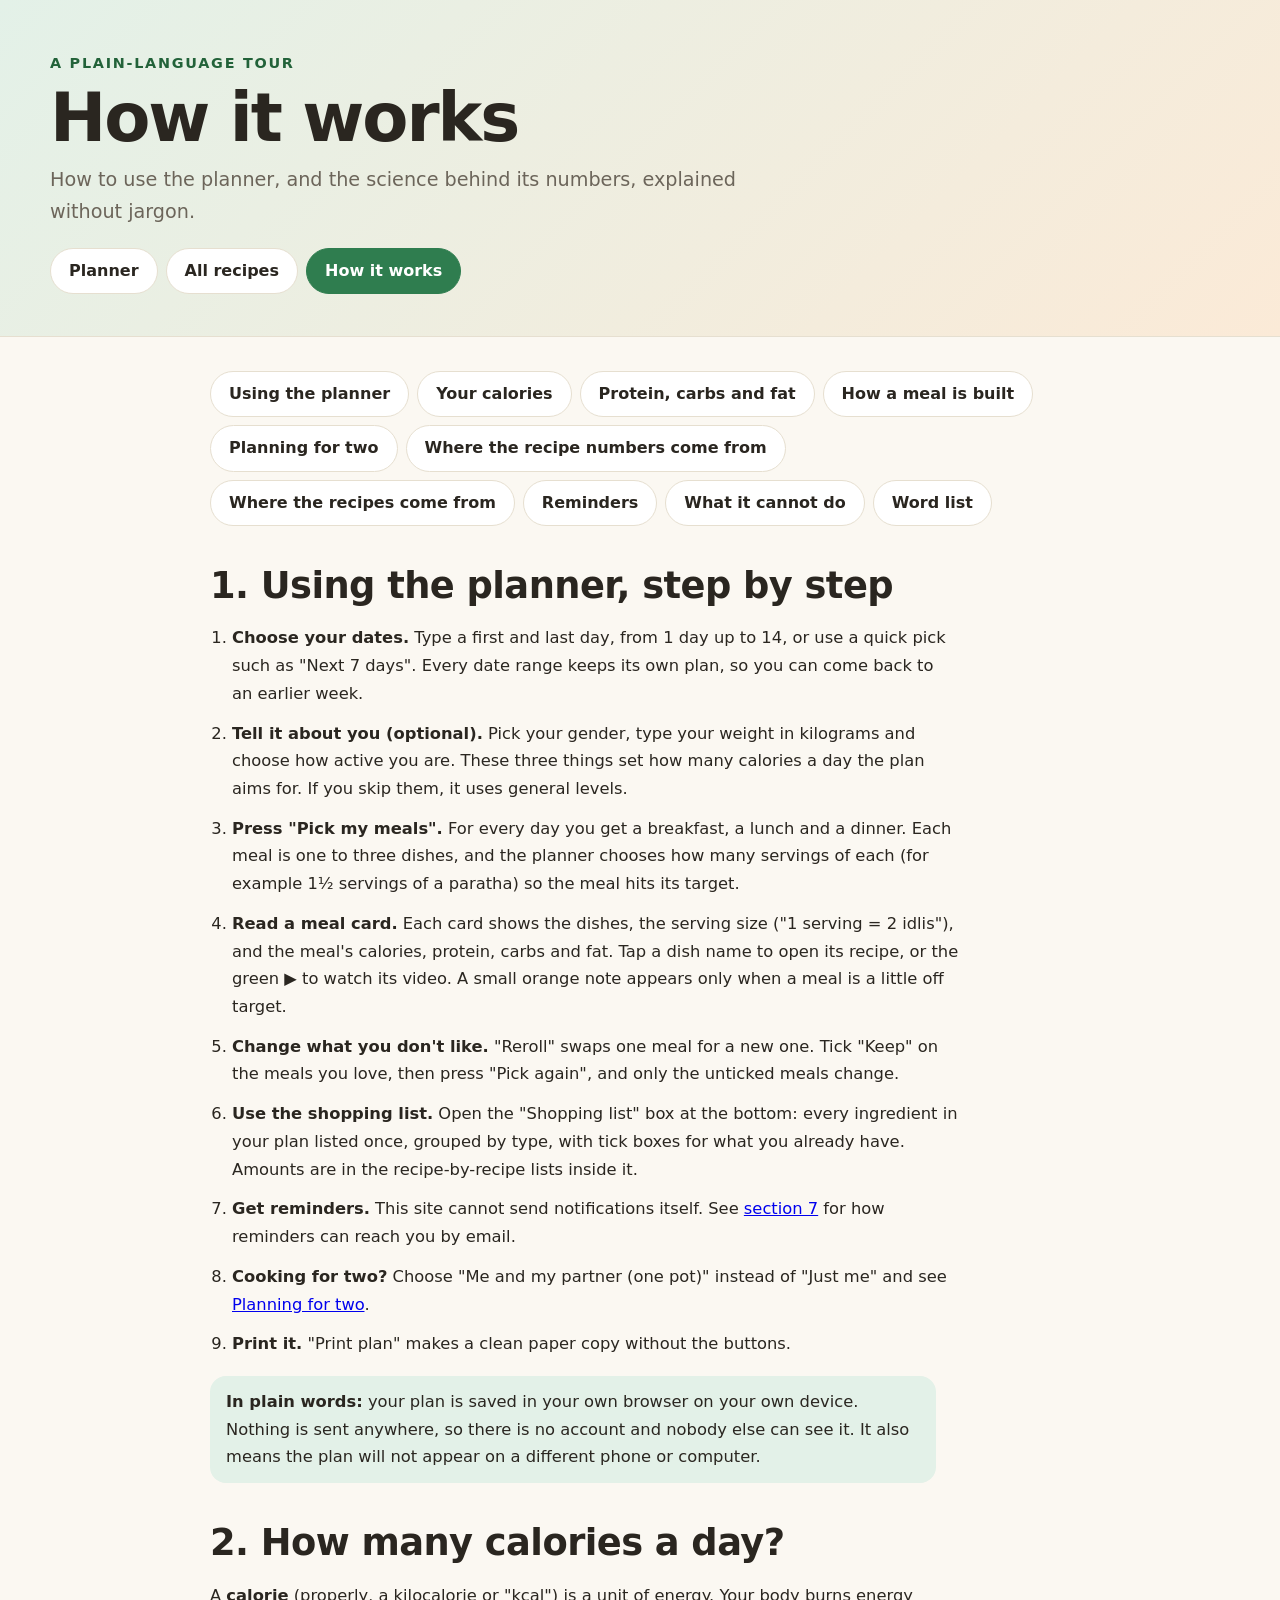
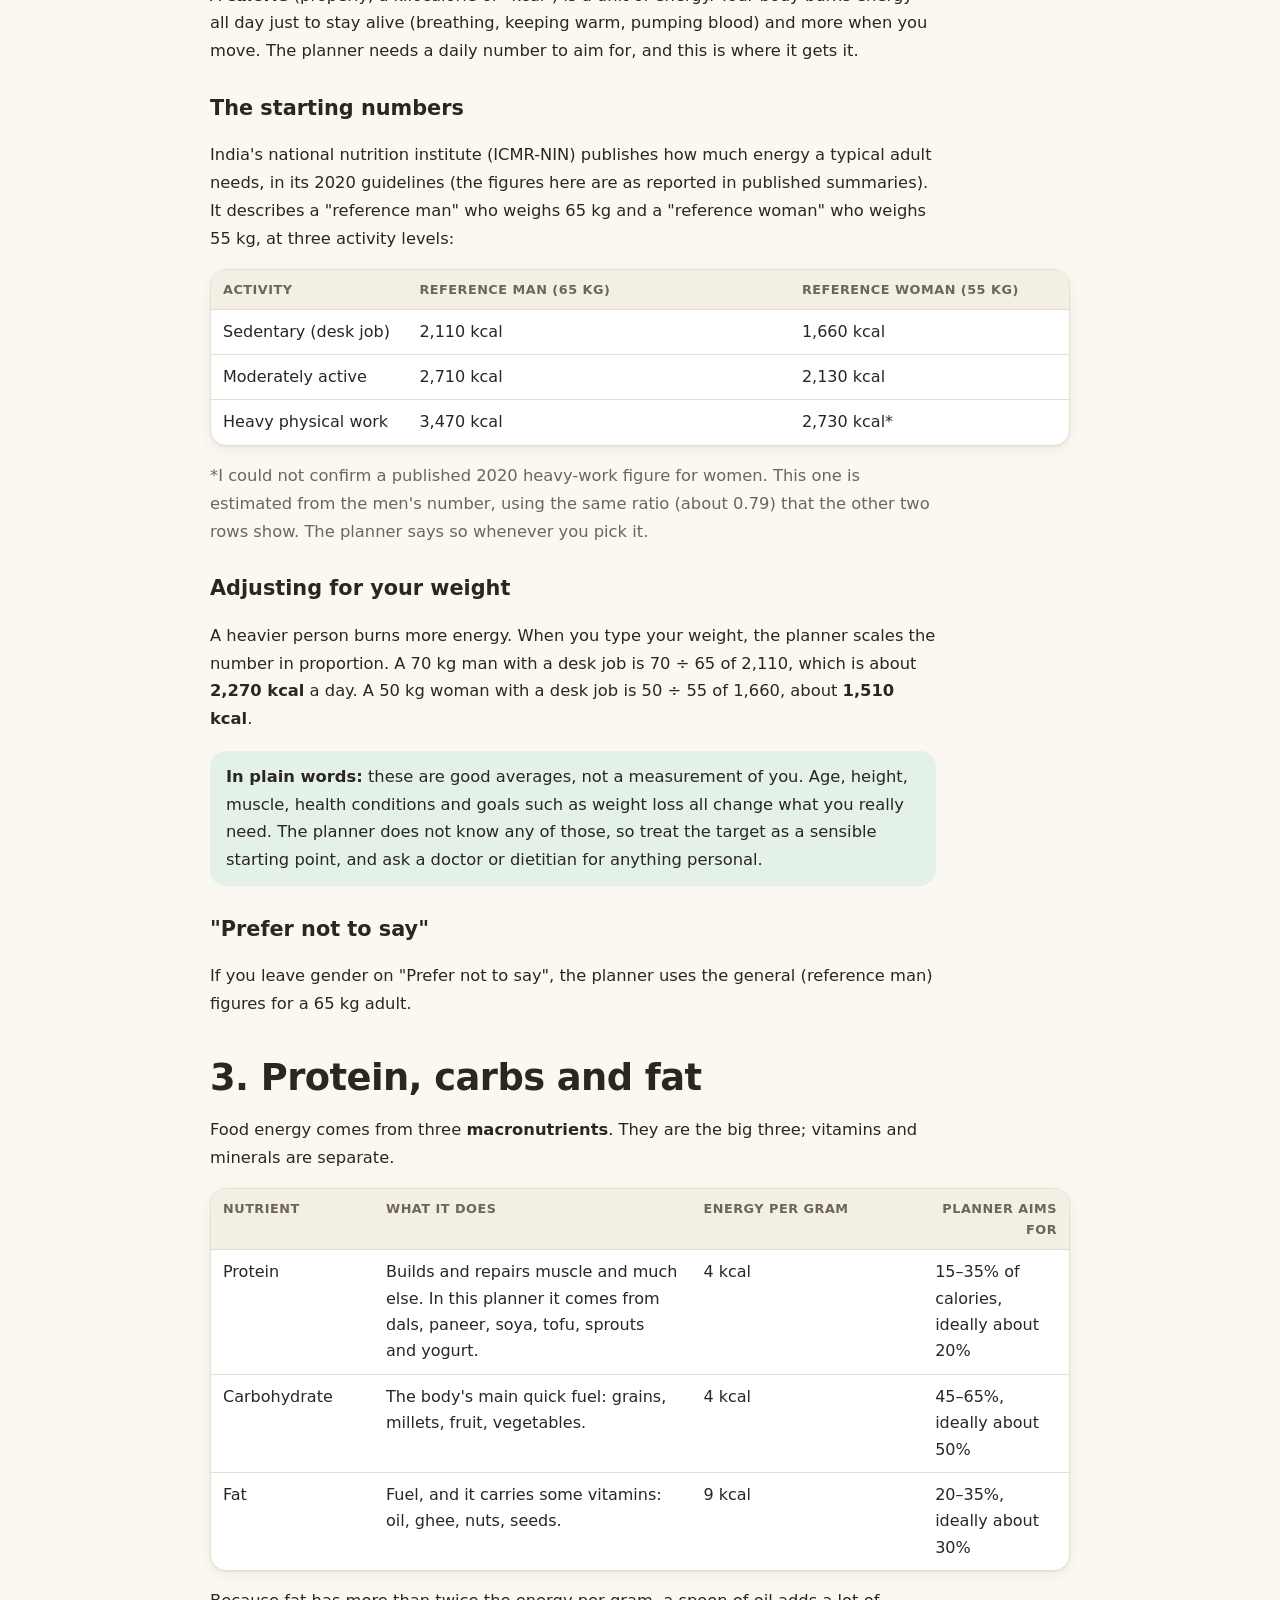
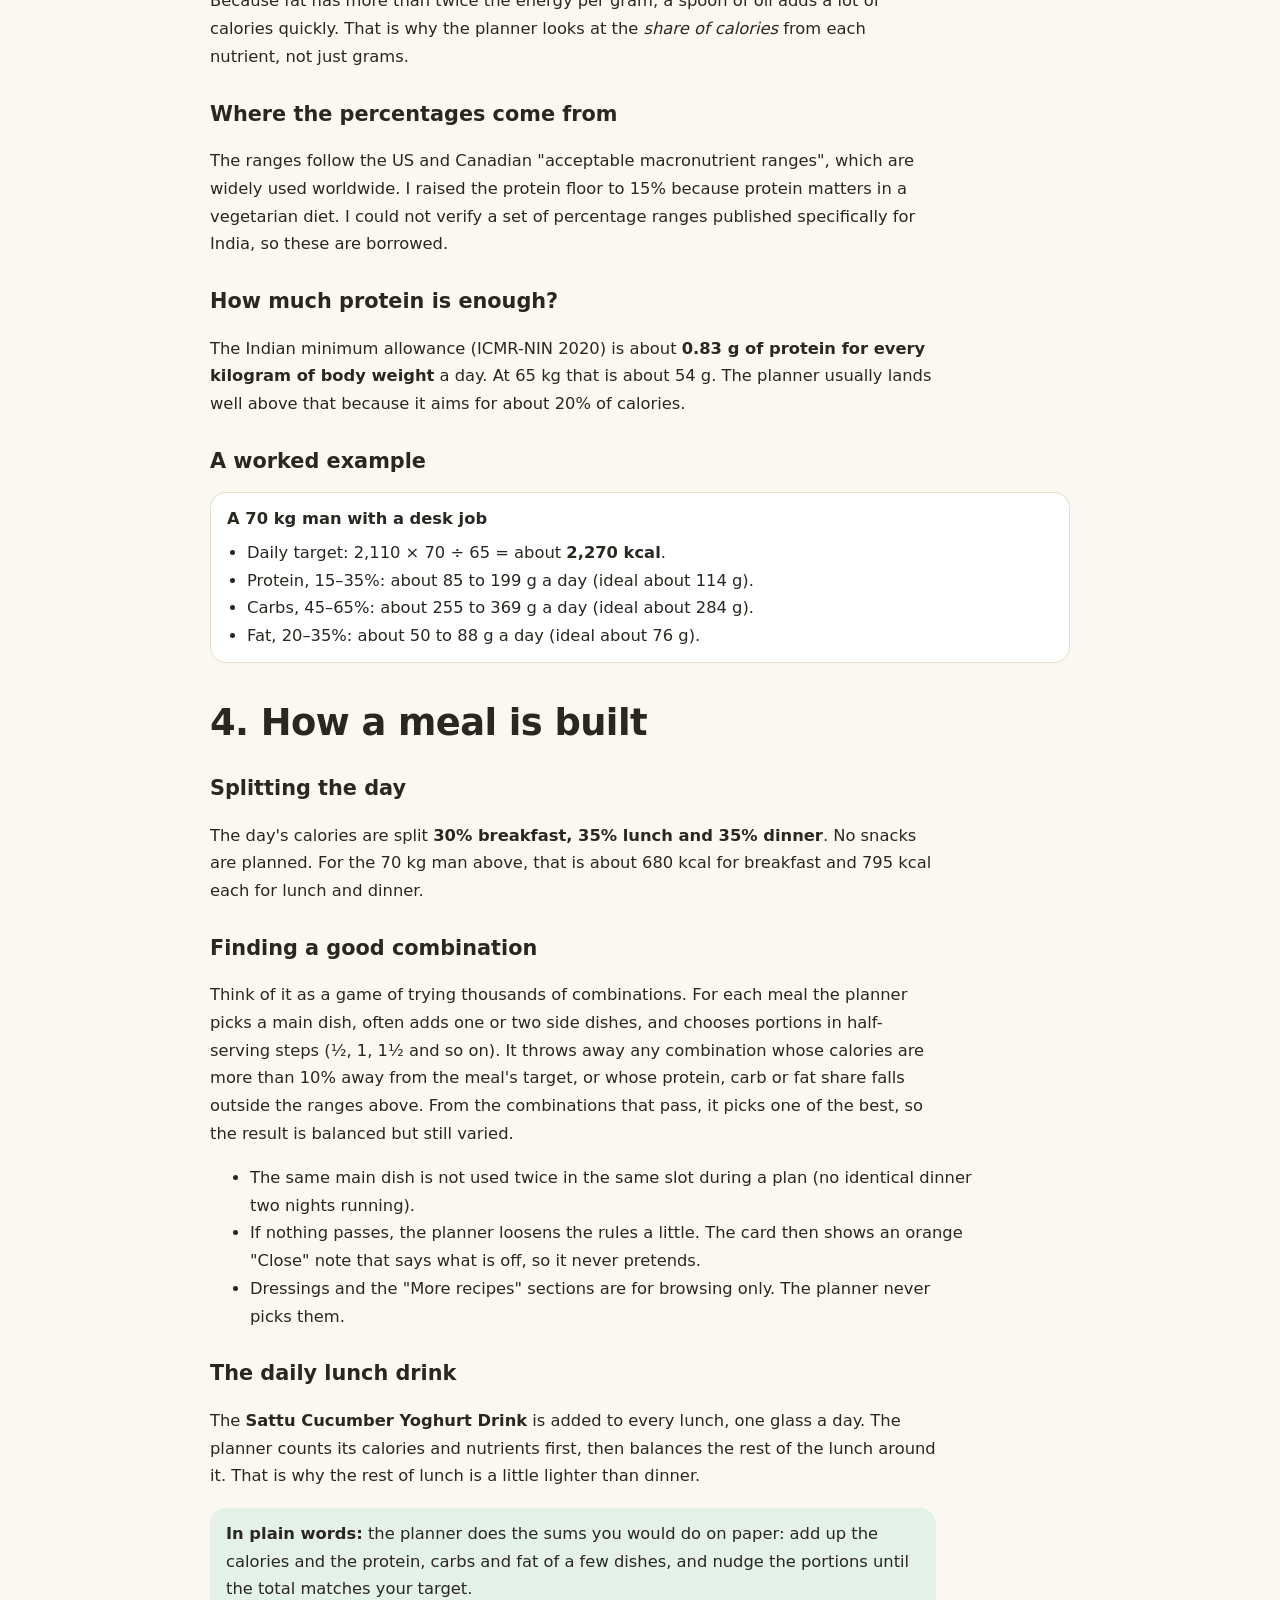
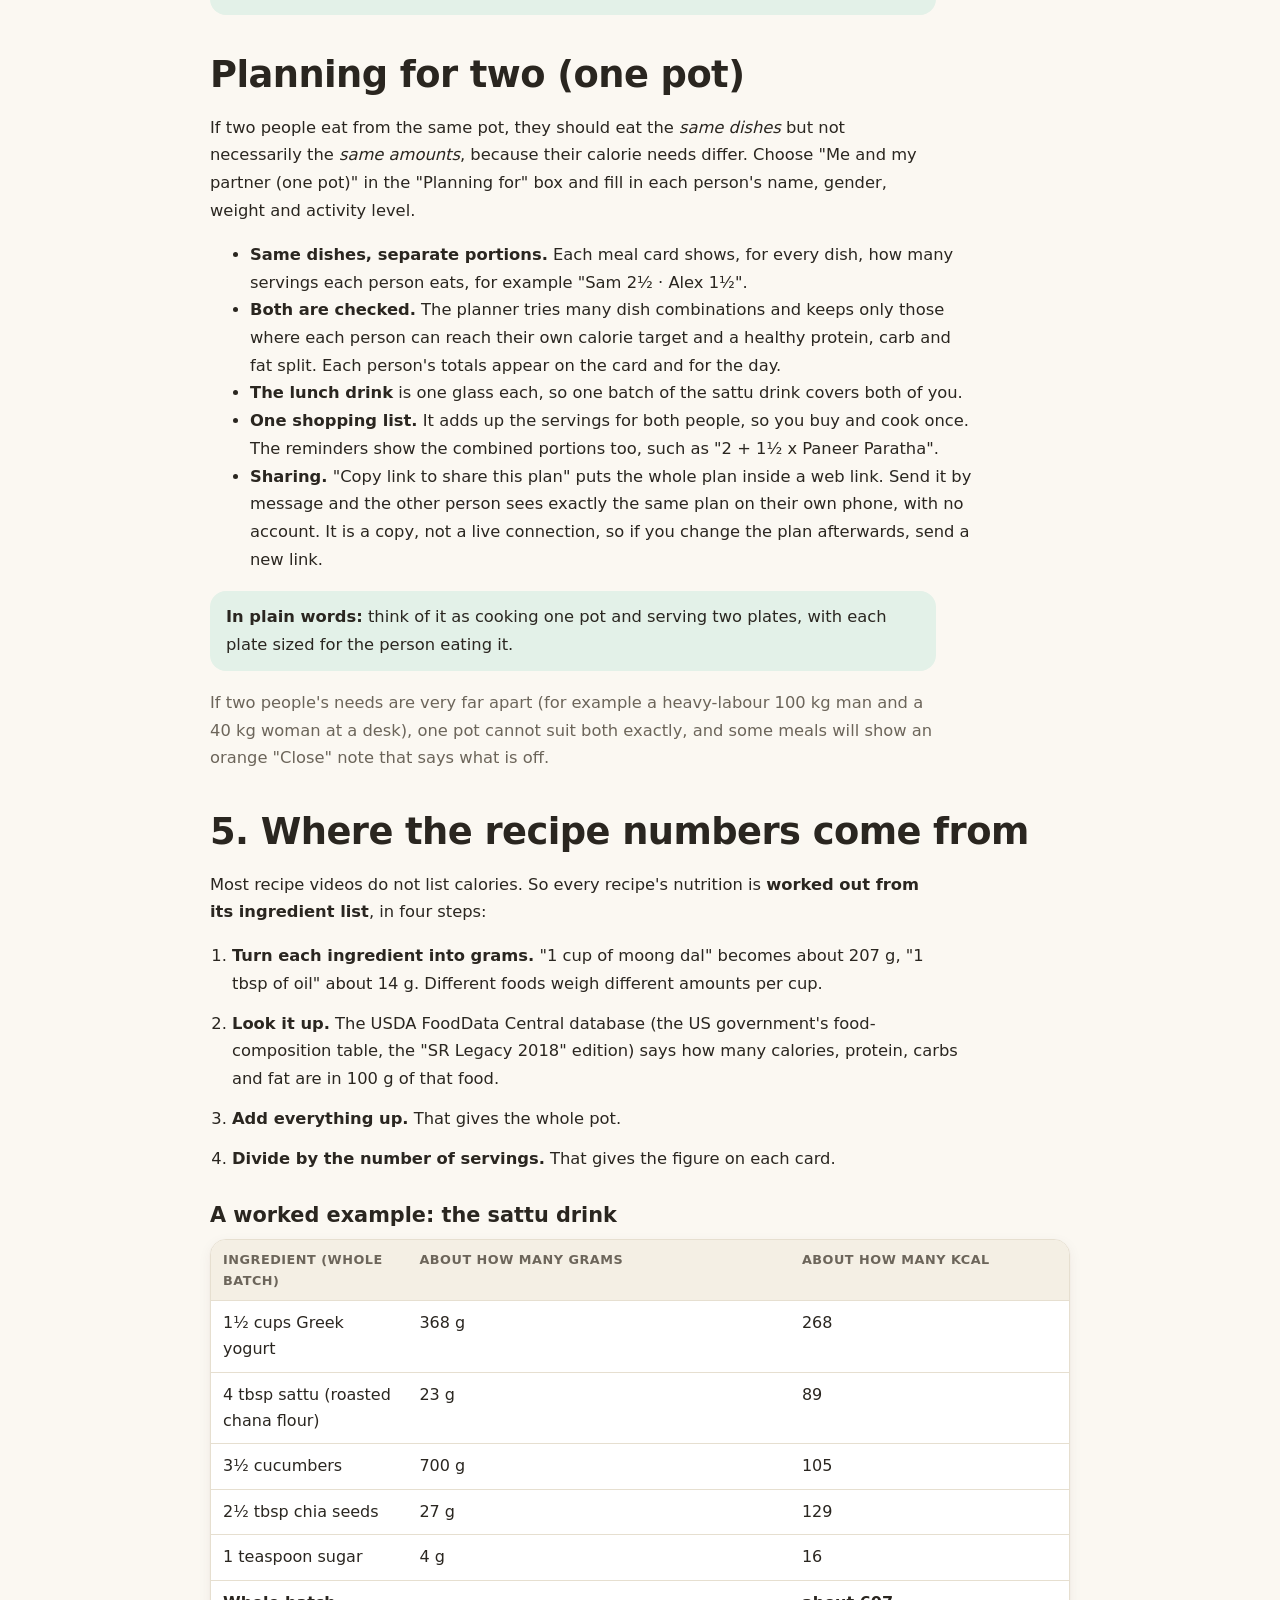
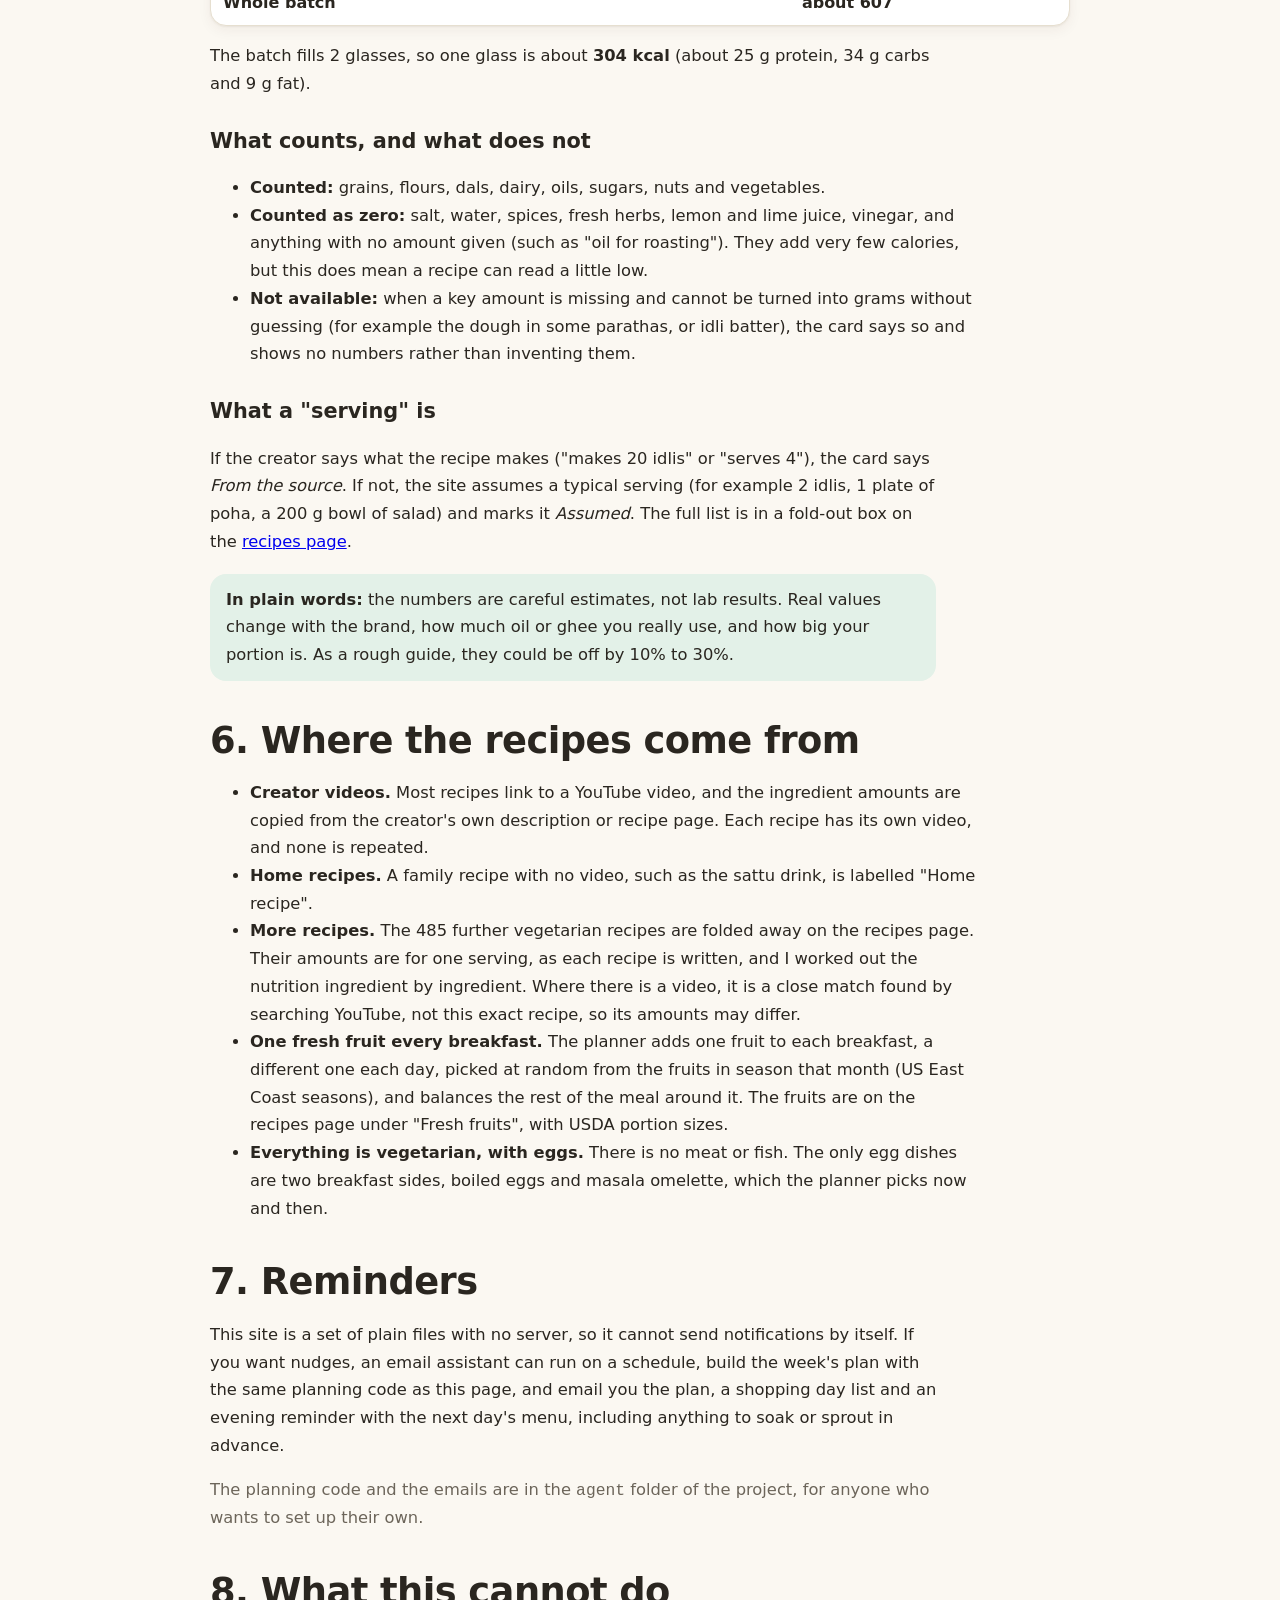
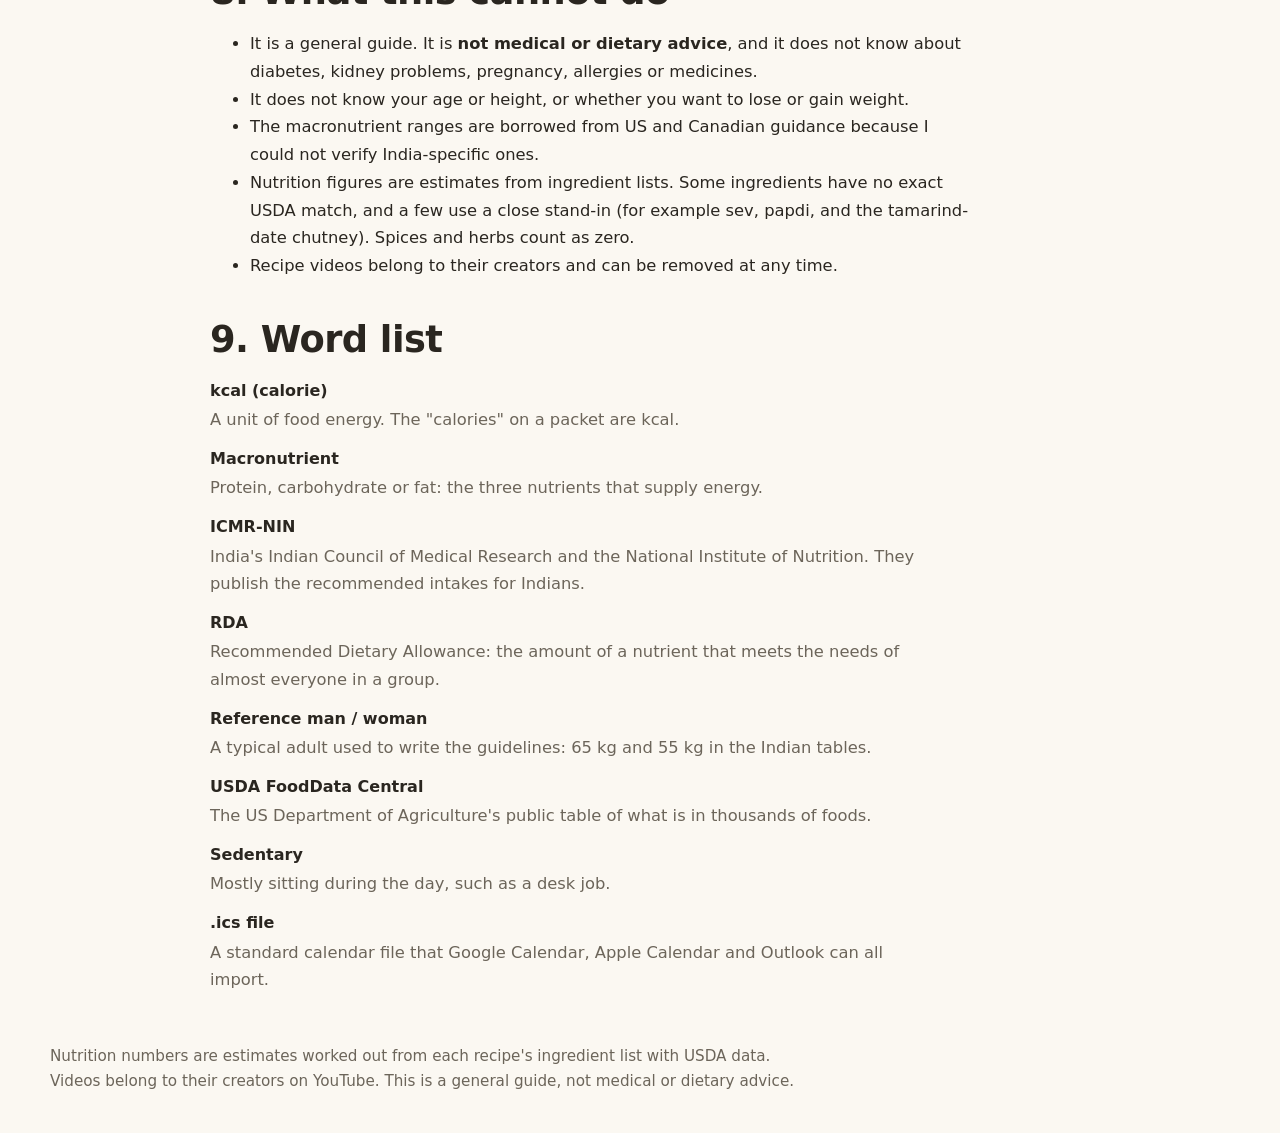
==== commit b5469af0: "Fruits: add blackberries; pick only fruits in season (US East Coast) for each day's date" ====
--- a/how-it-works.html
+++ b/how-it-works.html
@@ -265,7 +265,7 @@
         <li><strong>Creator videos.</strong> Most recipes link to a YouTube video, and the ingredient amounts are copied from the creator's own description or recipe page. Each recipe has its own video, and none is repeated.</li>
         <li><strong>Home recipes.</strong> A family recipe with no video, such as the sattu drink, is labelled "Home recipe".</li>
         <li><strong>More recipes.</strong> The 485 further vegetarian recipes are folded away on the recipes page. Their amounts are for one serving, as each recipe is written, and I worked out the nutrition ingredient by ingredient. Where there is a video, it is a close match found by searching YouTube, not this exact recipe, so its amounts may differ.</li>
-        <li><strong>One fresh fruit every breakfast.</strong> The planner adds one fruit to each breakfast, a different one each day, picked at random, and balances the rest of the meal around it. The fruits are on the recipes page under "Fresh fruits", with USDA portion sizes.</li>
+        <li><strong>One fresh fruit every breakfast.</strong> The planner adds one fruit to each breakfast, a different one each day, picked at random from the fruits in season that month (US East Coast seasons), and balances the rest of the meal around it. The fruits are on the recipes page under "Fresh fruits", with USDA portion sizes.</li>
         <li><strong>Everything is vegetarian, with eggs.</strong> There is no meat or fish. The only egg dishes are two breakfast sides, boiled eggs and masala omelette, which the planner picks now and then.</li>
       </ul>
     </section>
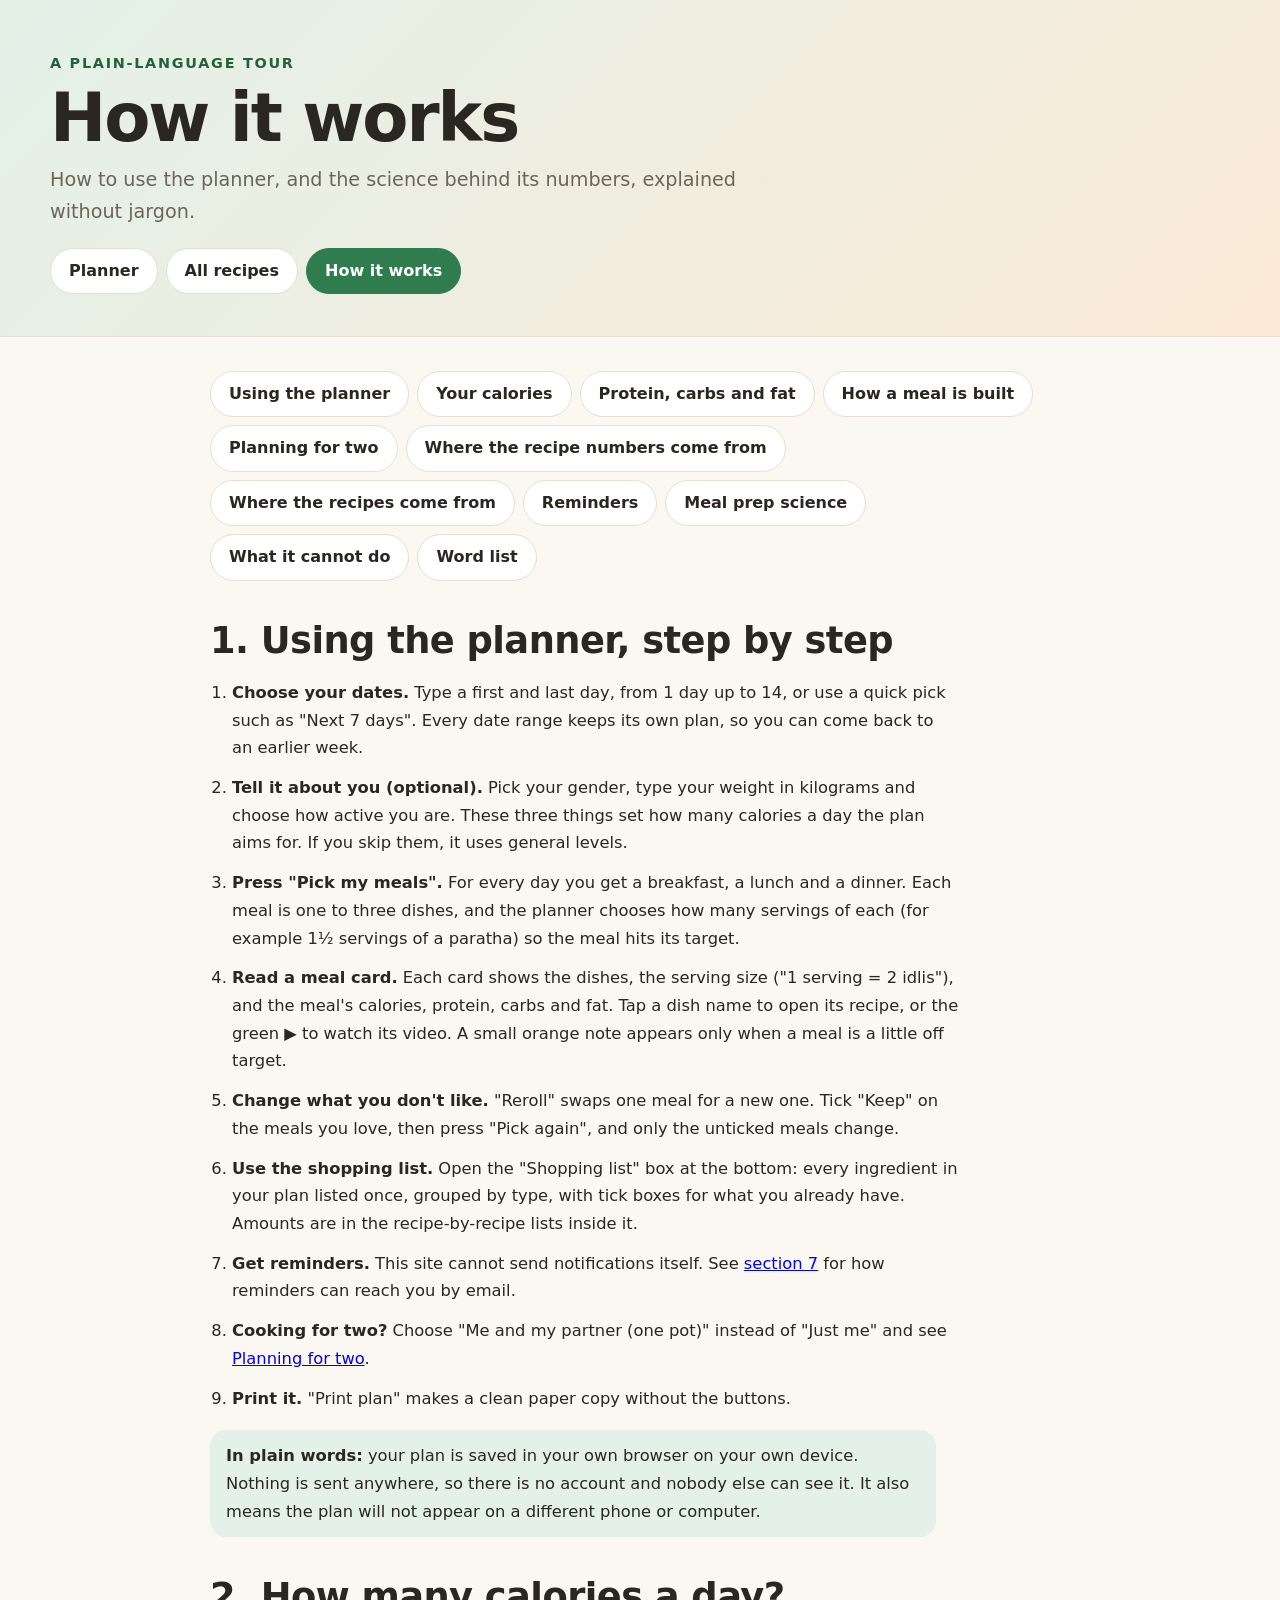
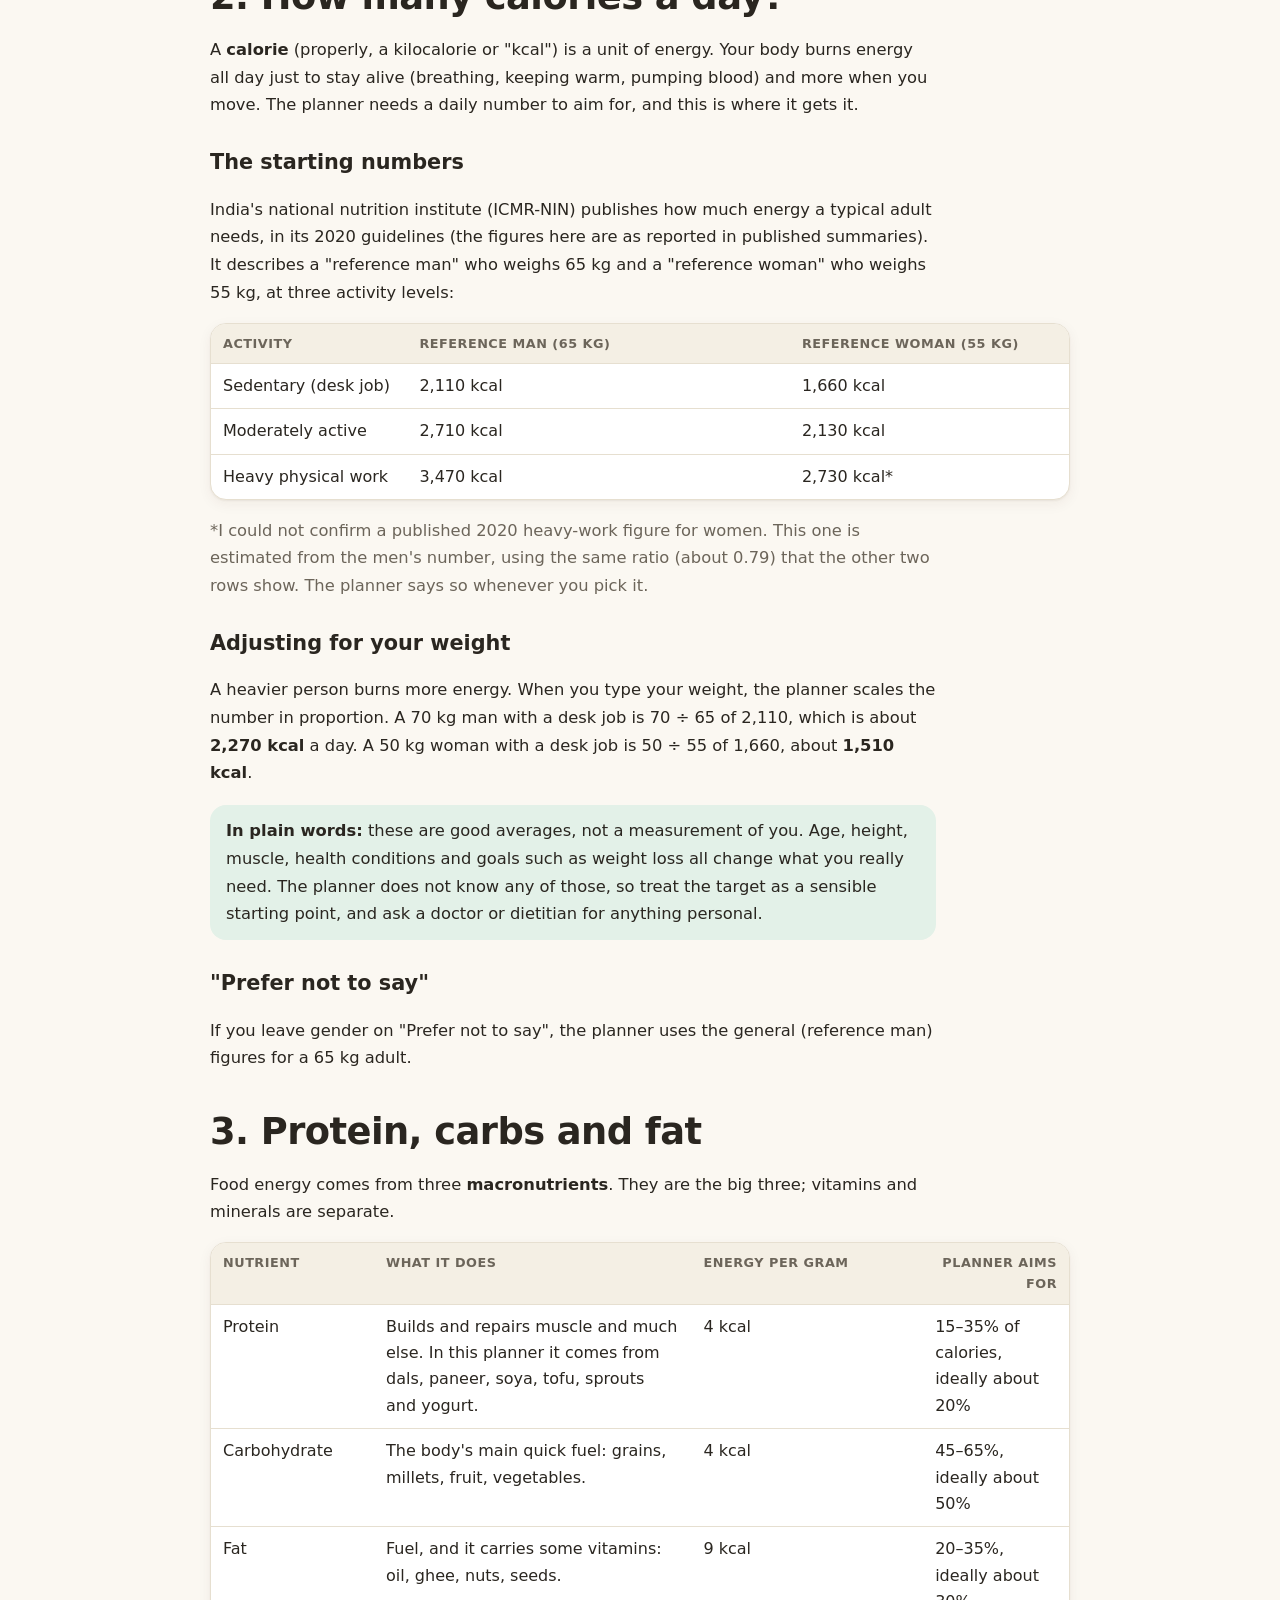
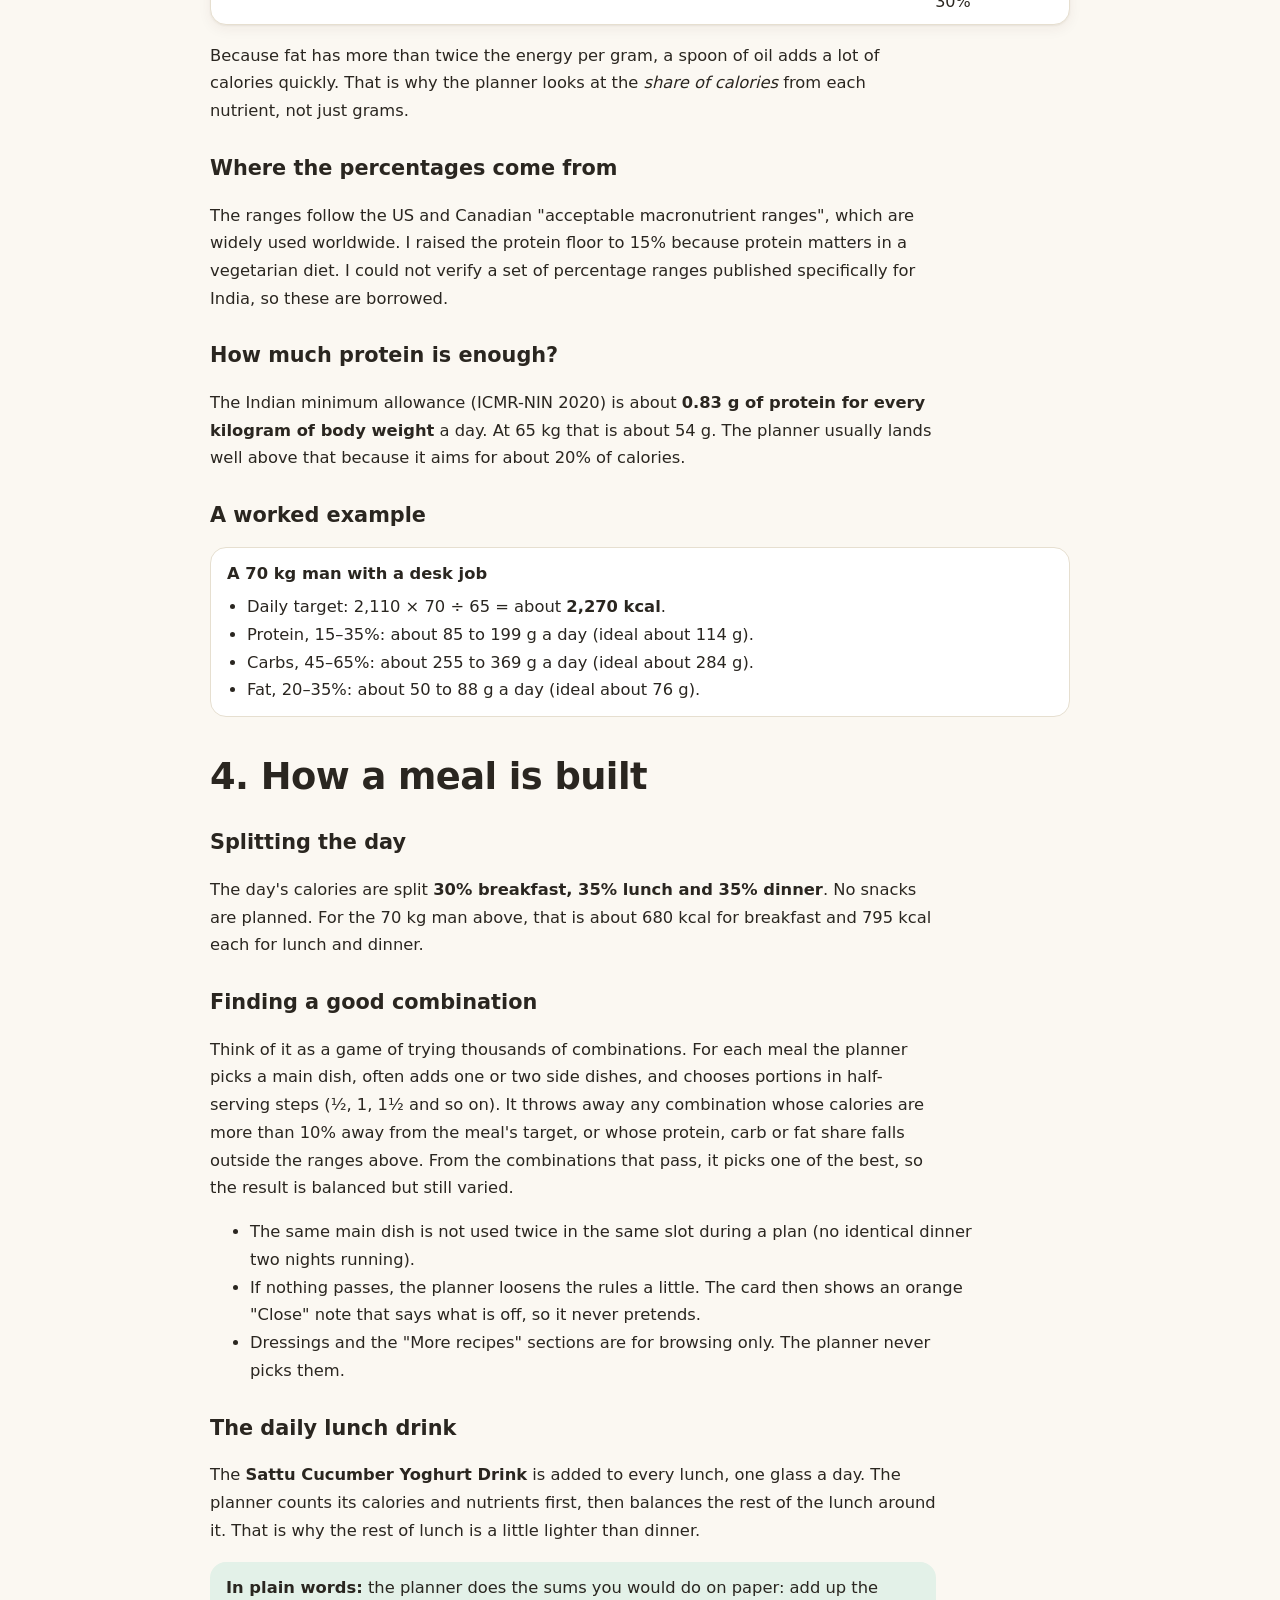
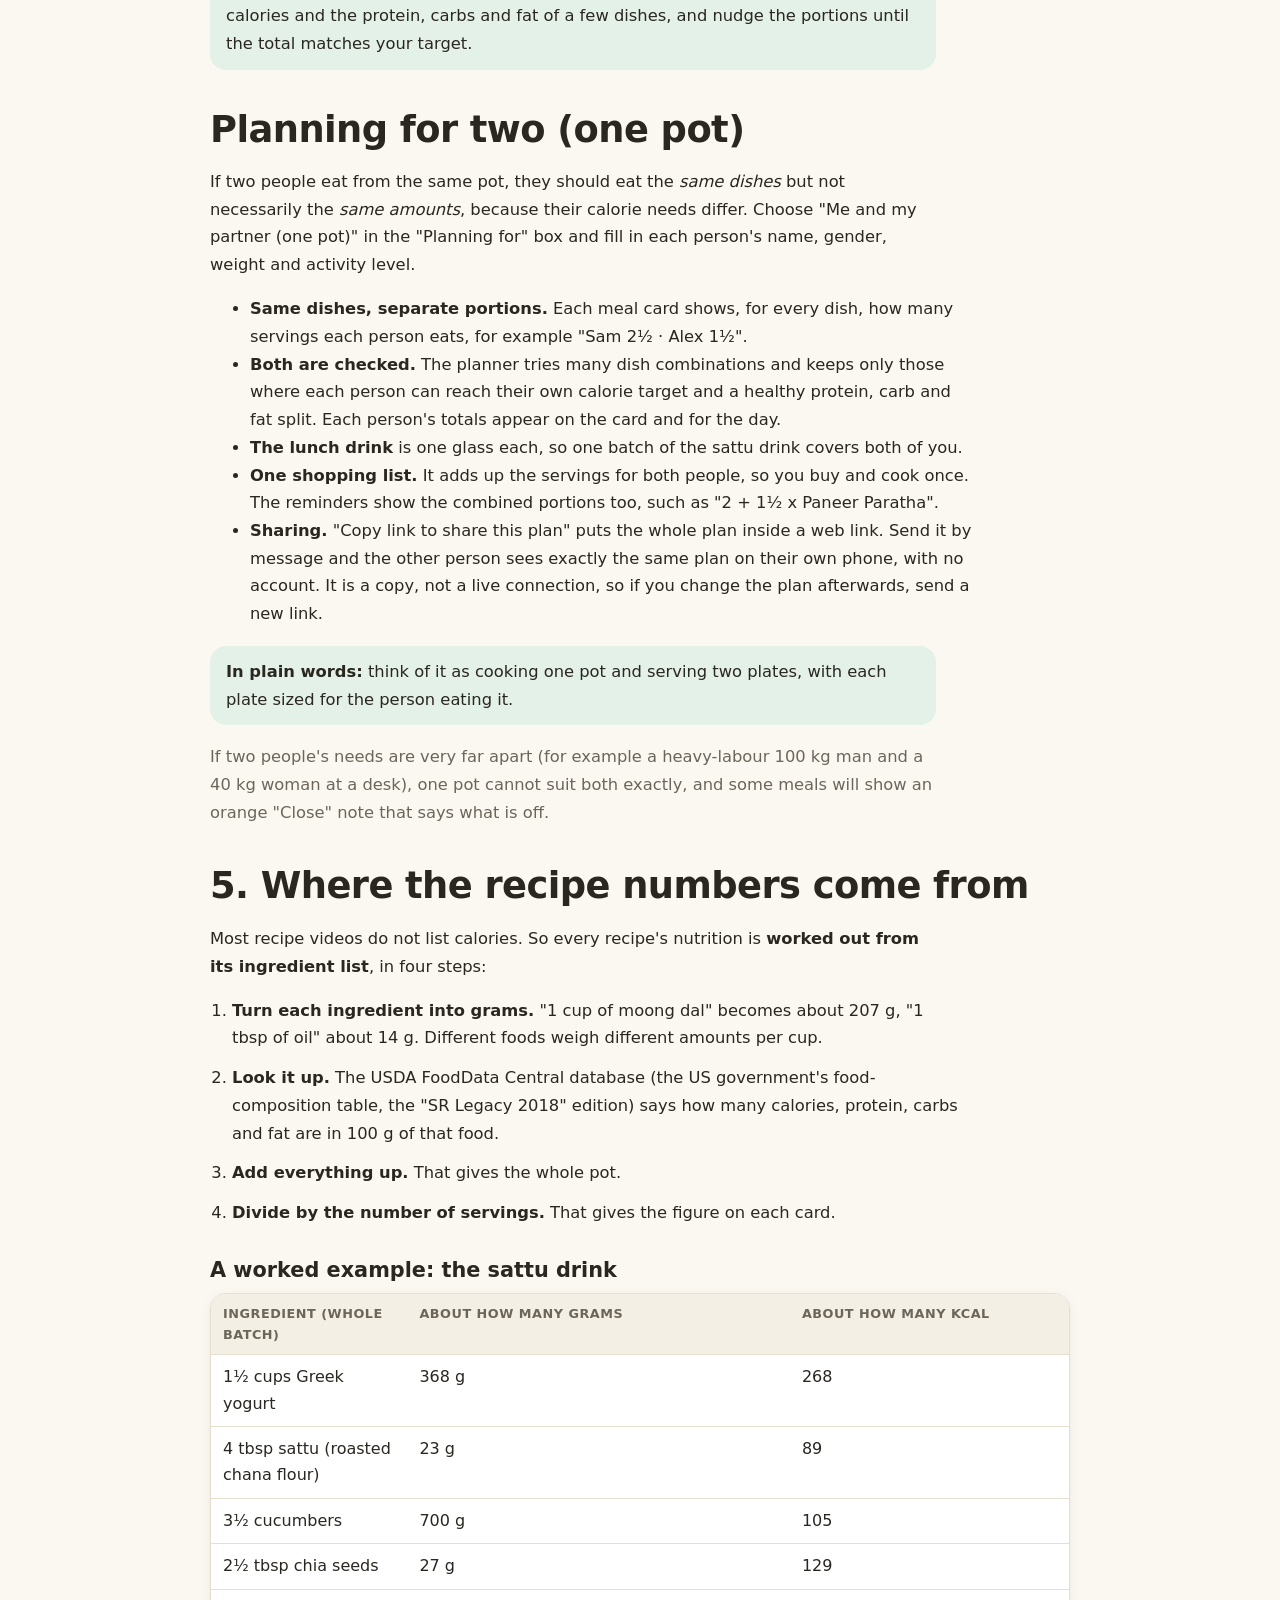
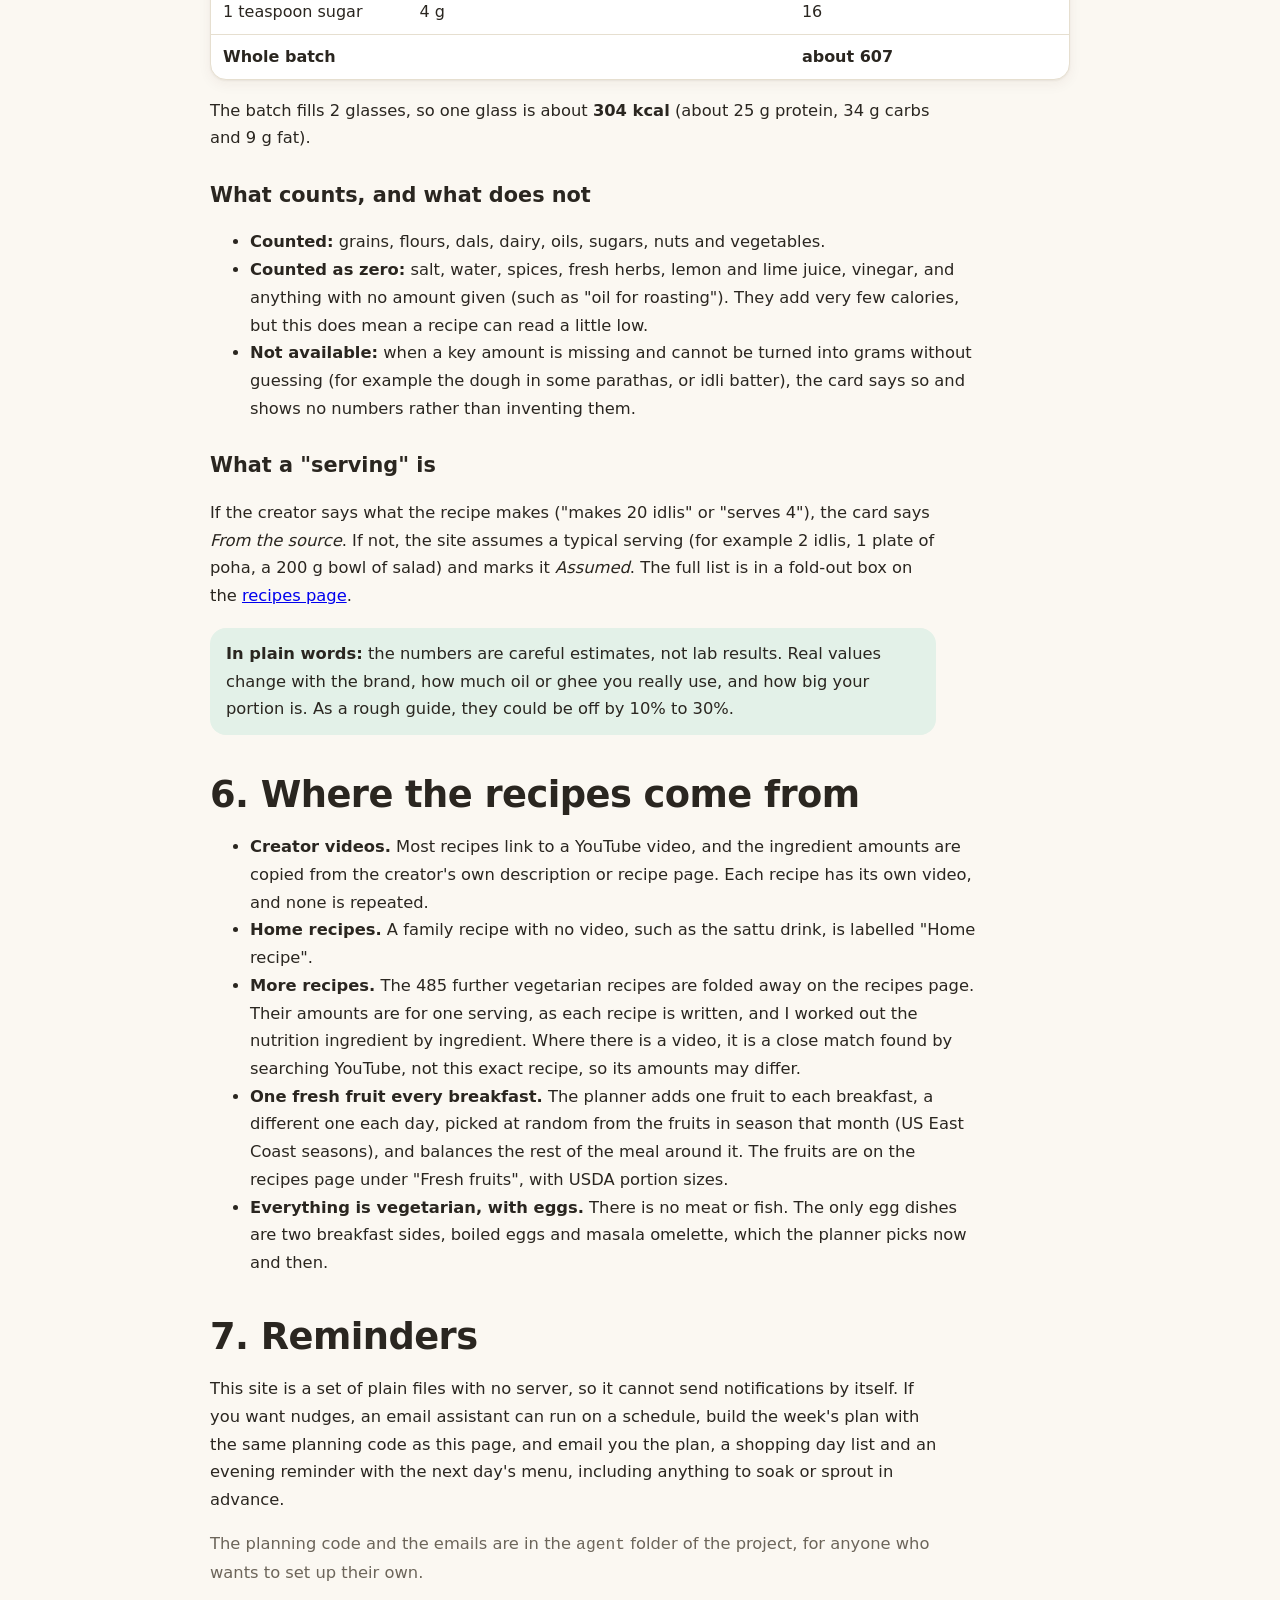
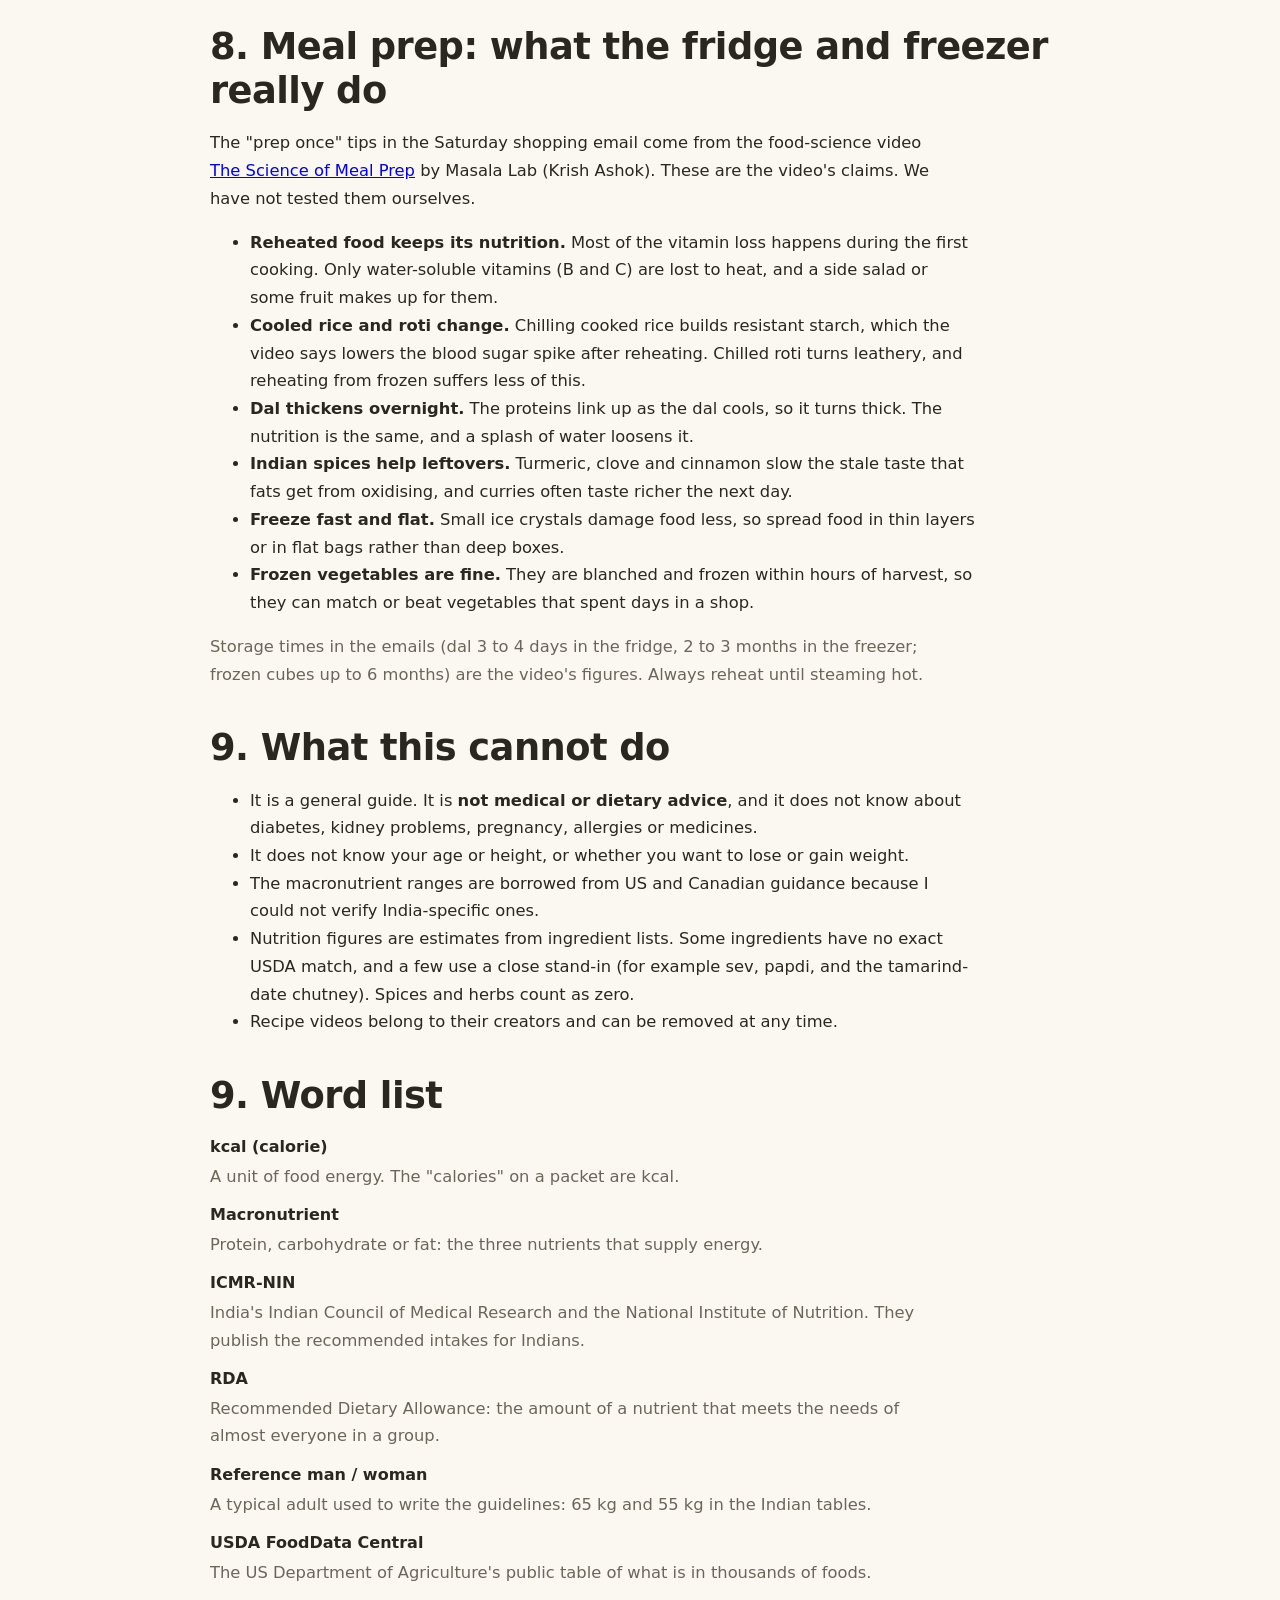
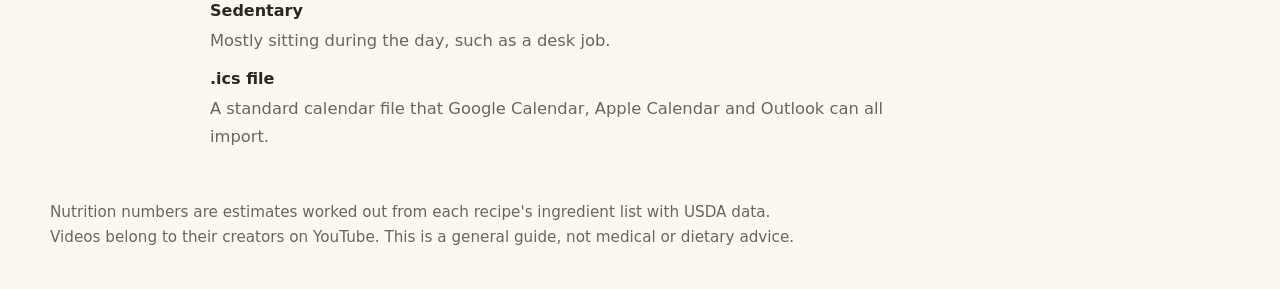
==== commit 5c4be888: "Add meal prep tips: prep-once card in shopping email, thaw and egg reminders, meal prep science sect" ====
--- a/how-it-works.html
+++ b/how-it-works.html
@@ -34,6 +34,7 @@
       <a class="chip" href="#recipes">Where the recipe numbers come from</a>
       <a class="chip" href="#sources">Where the recipes come from</a>
       <a class="chip" href="#reminders">Reminders</a>
+      <a class="chip" href="#prep">Meal prep science</a>
       <a class="chip" href="#limits">What it cannot do</a>
       <a class="chip" href="#words">Word list</a>
     </nav>
@@ -280,8 +281,26 @@
       <p class="fine">The planning code and the emails are in the <code>agent</code> folder of the project, for anyone who wants to set up their own.</p>
     </section>
 
+    <section id="prep">
+      <h2>8. Meal prep: what the fridge and freezer really do</h2>
+      <p>
+        The "prep once" tips in the Saturday shopping email come from the food-science video
+        <a href="https://www.youtube.com/watch?v=EG34nT4-cYM" target="_blank" rel="noopener">The Science of Meal Prep</a> by Masala Lab (Krish Ashok).
+        These are the video's claims. We have not tested them ourselves.
+      </p>
+      <ul>
+        <li><b>Reheated food keeps its nutrition.</b> Most of the vitamin loss happens during the first cooking. Only water-soluble vitamins (B and C) are lost to heat, and a side salad or some fruit makes up for them.</li>
+        <li><b>Cooled rice and roti change.</b> Chilling cooked rice builds resistant starch, which the video says lowers the blood sugar spike after reheating. Chilled roti turns leathery, and reheating from frozen suffers less of this.</li>
+        <li><b>Dal thickens overnight.</b> The proteins link up as the dal cools, so it turns thick. The nutrition is the same, and a splash of water loosens it.</li>
+        <li><b>Indian spices help leftovers.</b> Turmeric, clove and cinnamon slow the stale taste that fats get from oxidising, and curries often taste richer the next day.</li>
+        <li><b>Freeze fast and flat.</b> Small ice crystals damage food less, so spread food in thin layers or in flat bags rather than deep boxes.</li>
+        <li><b>Frozen vegetables are fine.</b> They are blanched and frozen within hours of harvest, so they can match or beat vegetables that spent days in a shop.</li>
+      </ul>
+      <p class="fine">Storage times in the emails (dal 3 to 4 days in the fridge, 2 to 3 months in the freezer; frozen cubes up to 6 months) are the video's figures. Always reheat until steaming hot.</p>
+    </section>
+
     <section id="limits">
-      <h2>8. What this cannot do</h2>
+      <h2>9. What this cannot do</h2>
       <ul>
         <li>It is a general guide. It is <strong>not medical or dietary advice</strong>, and it does not know about diabetes, kidney problems, pregnancy, allergies or medicines.</li>
         <li>It does not know your age or height, or whether you want to lose or gain weight.</li>
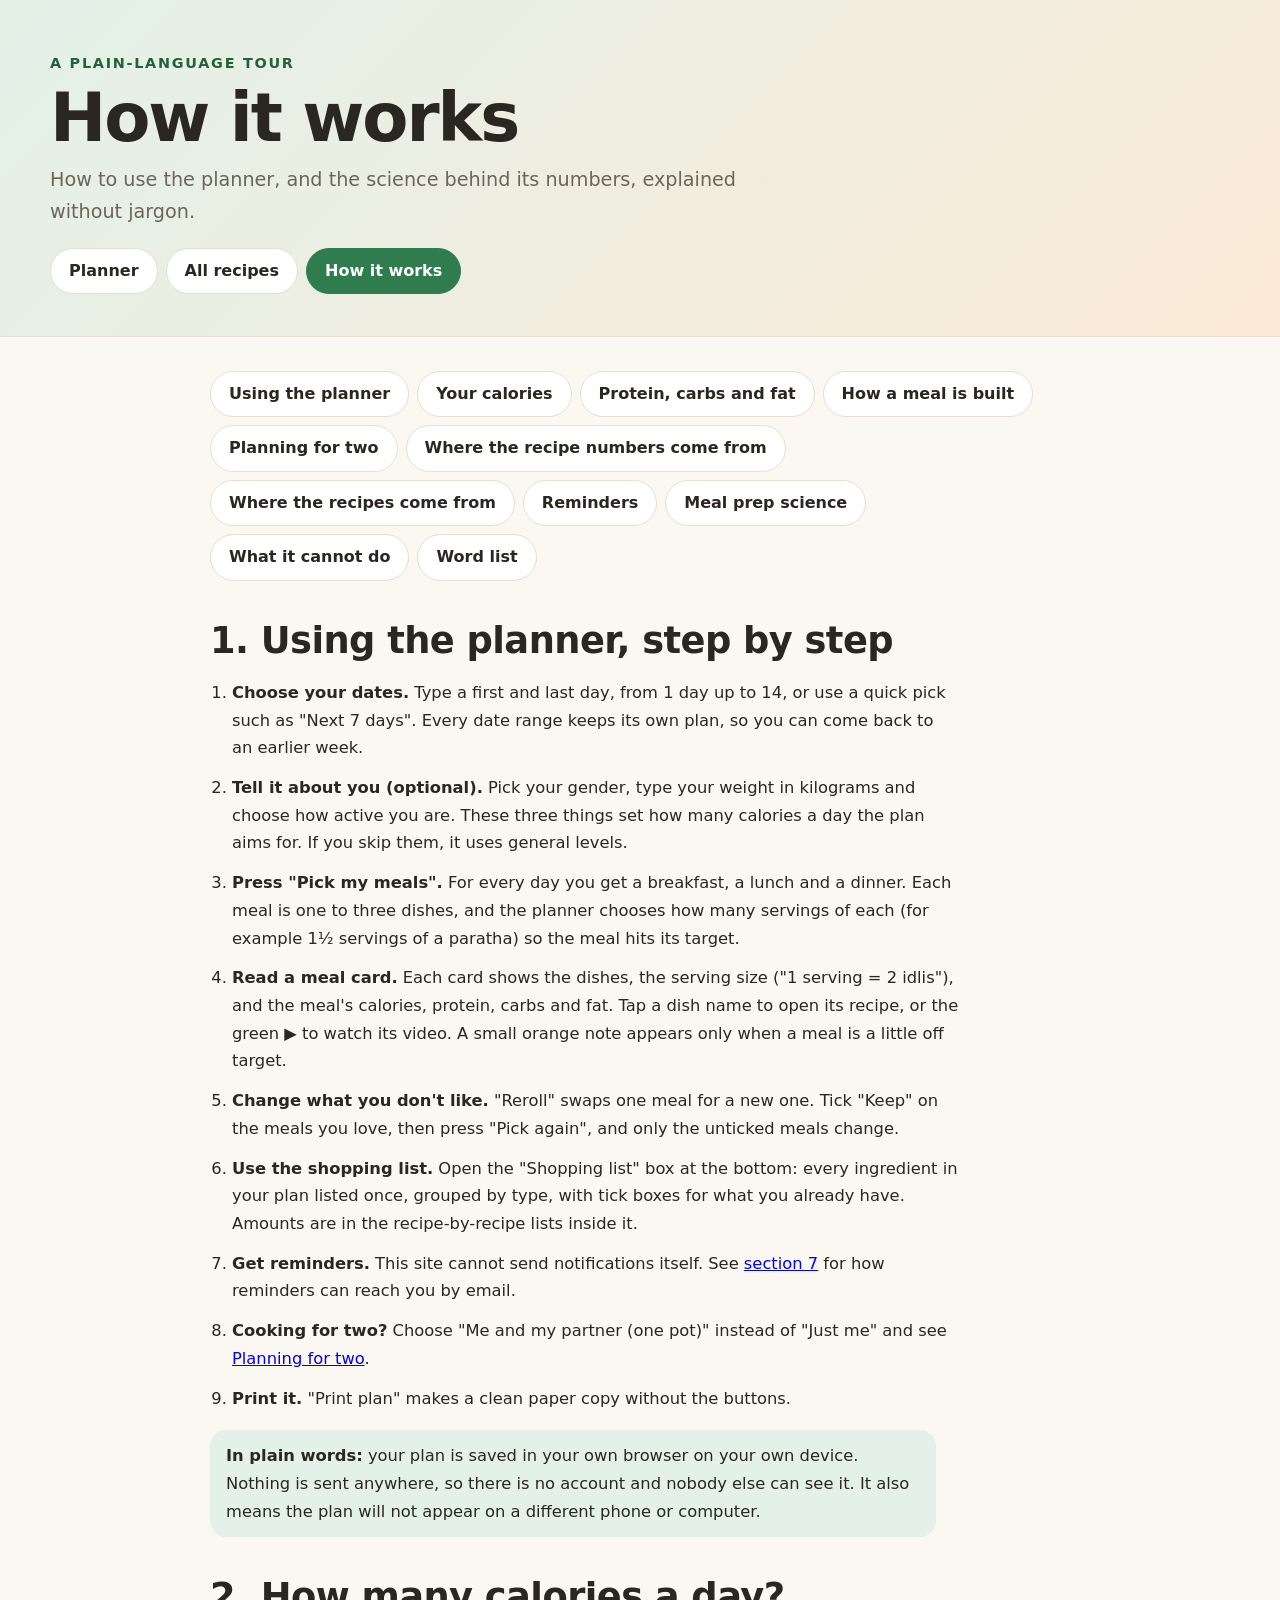
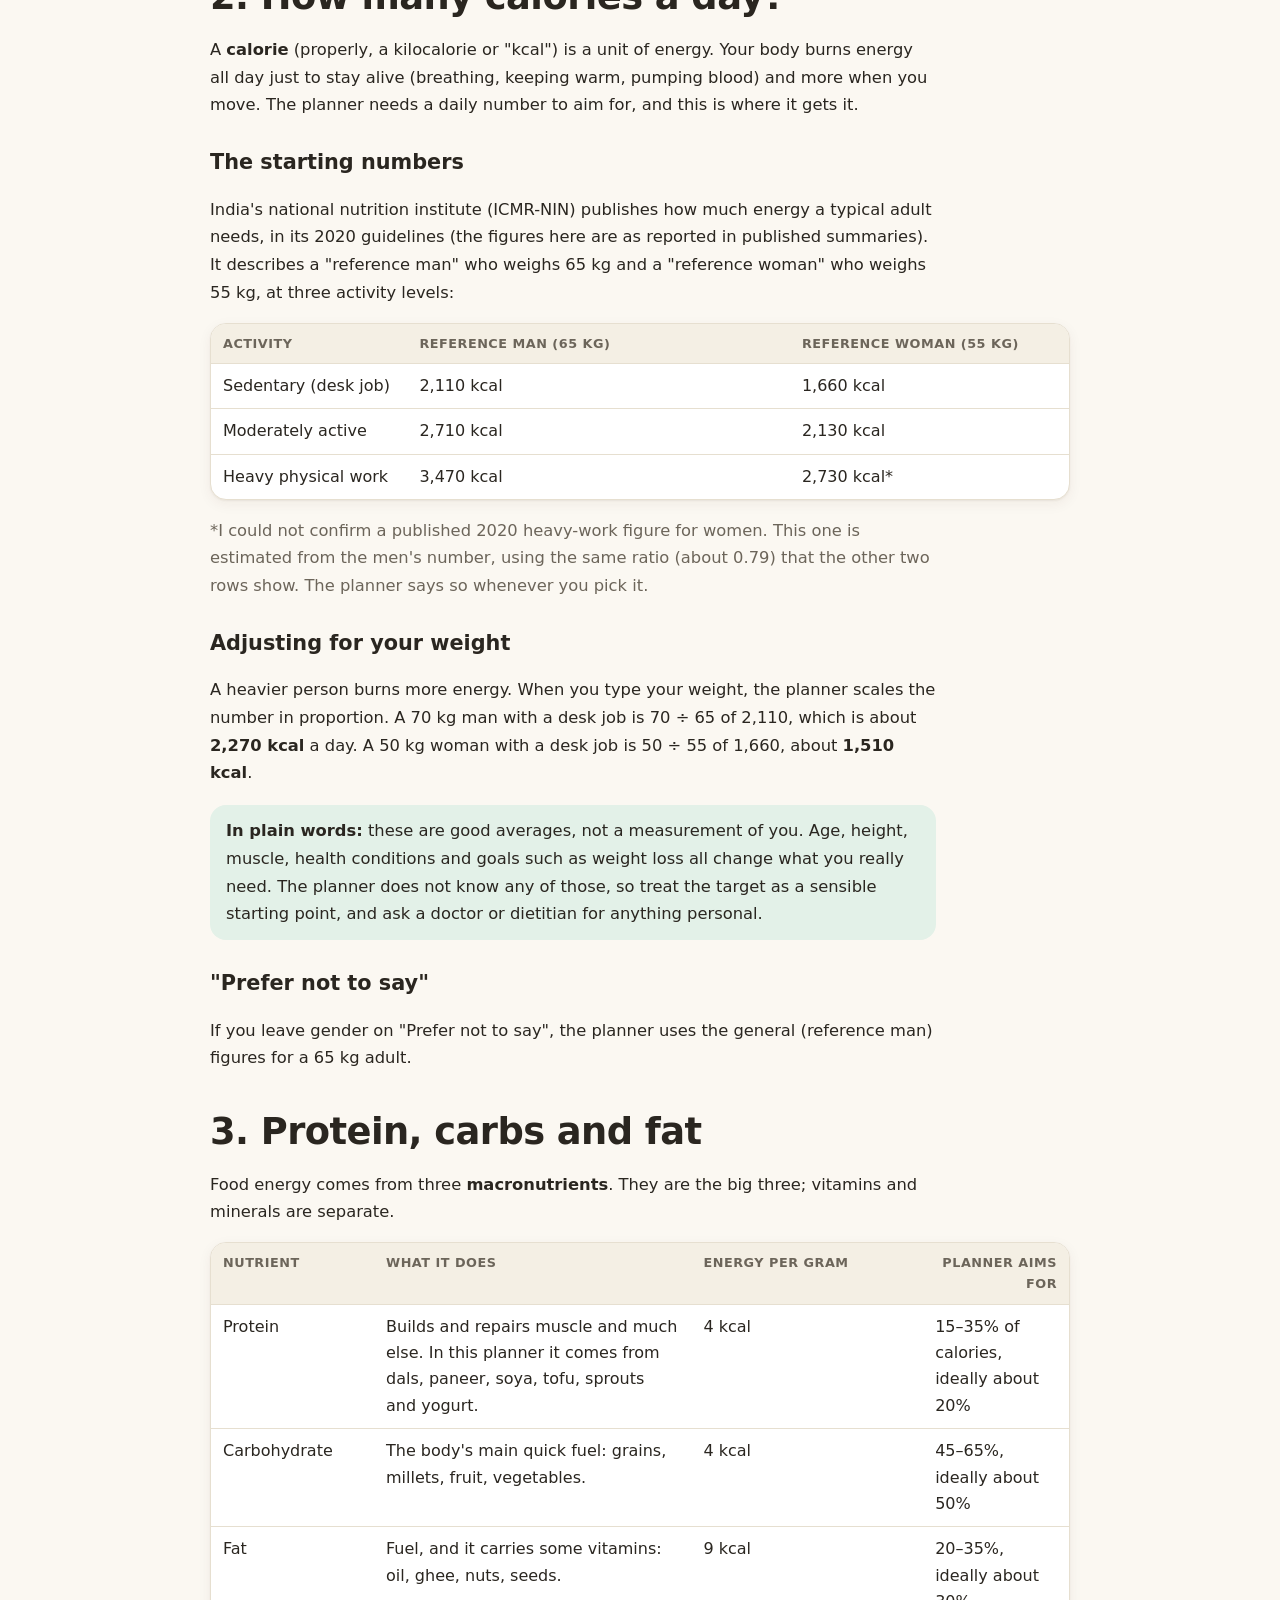
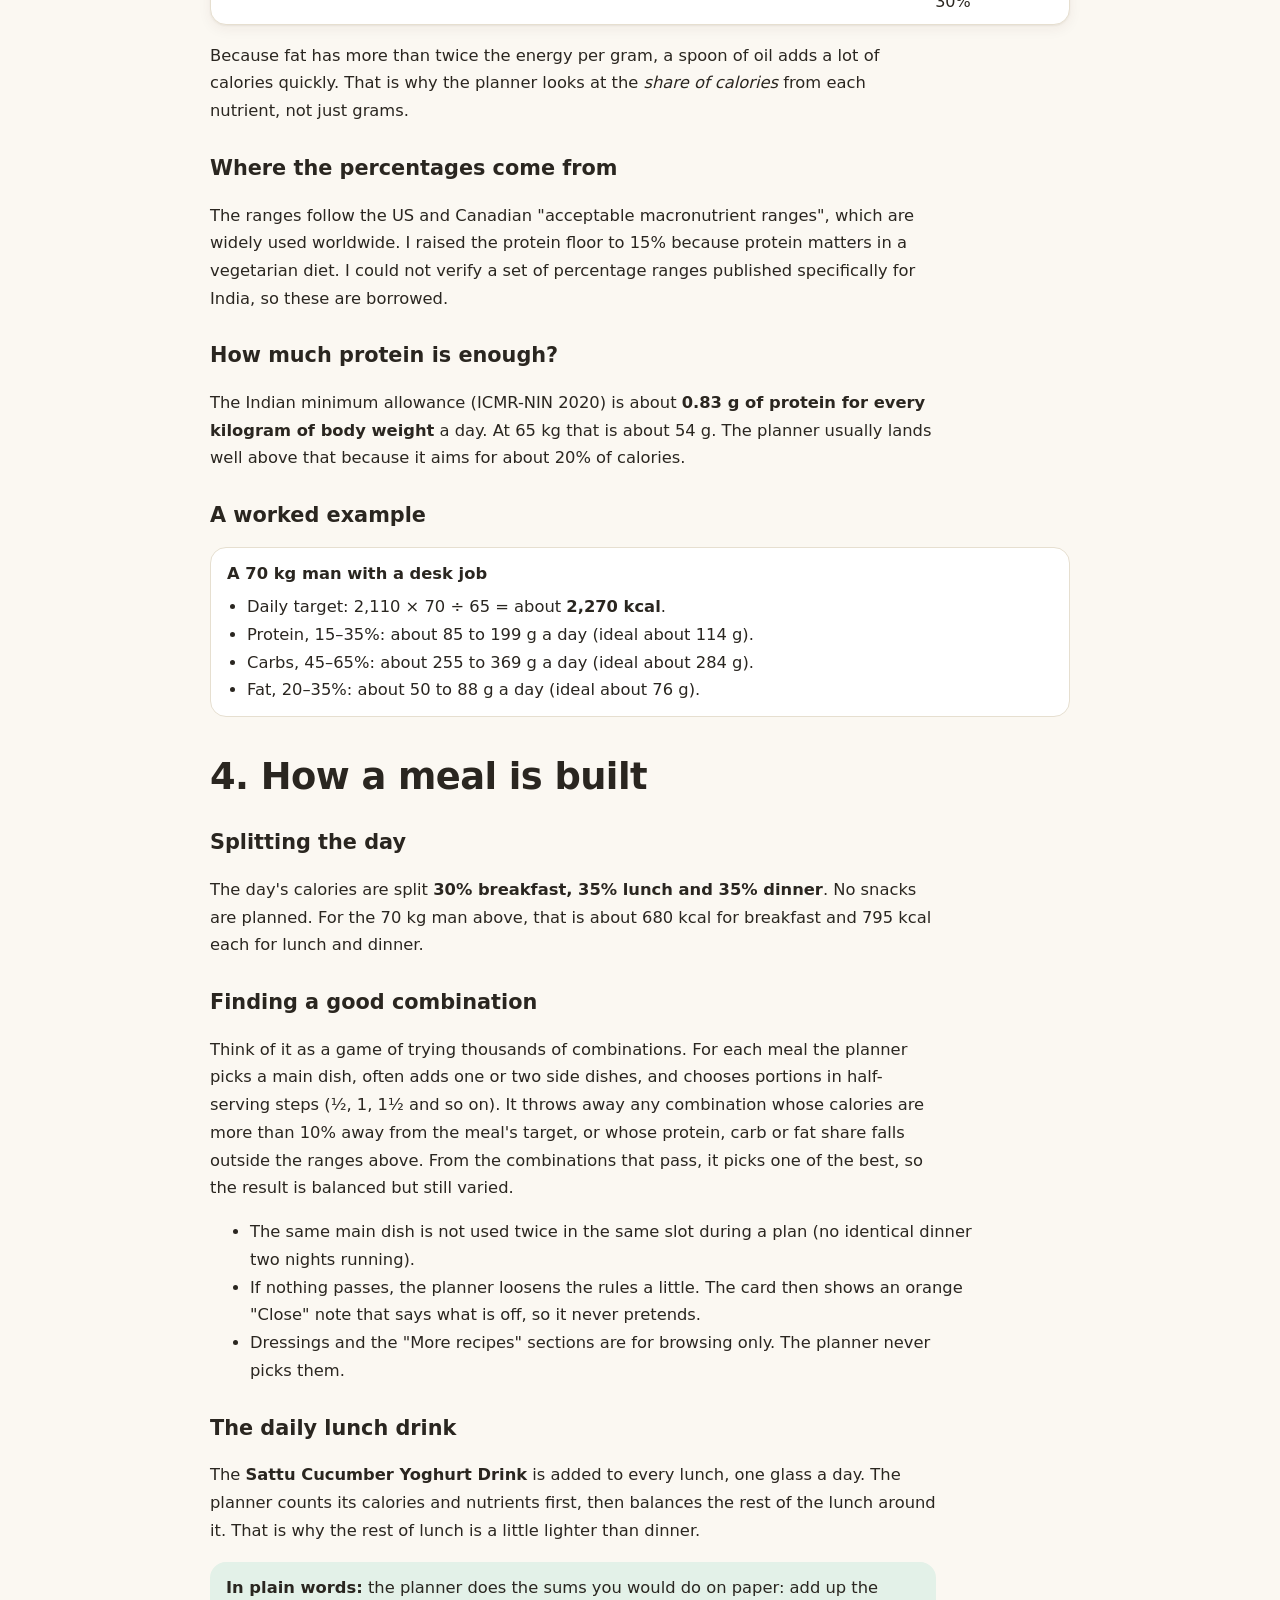
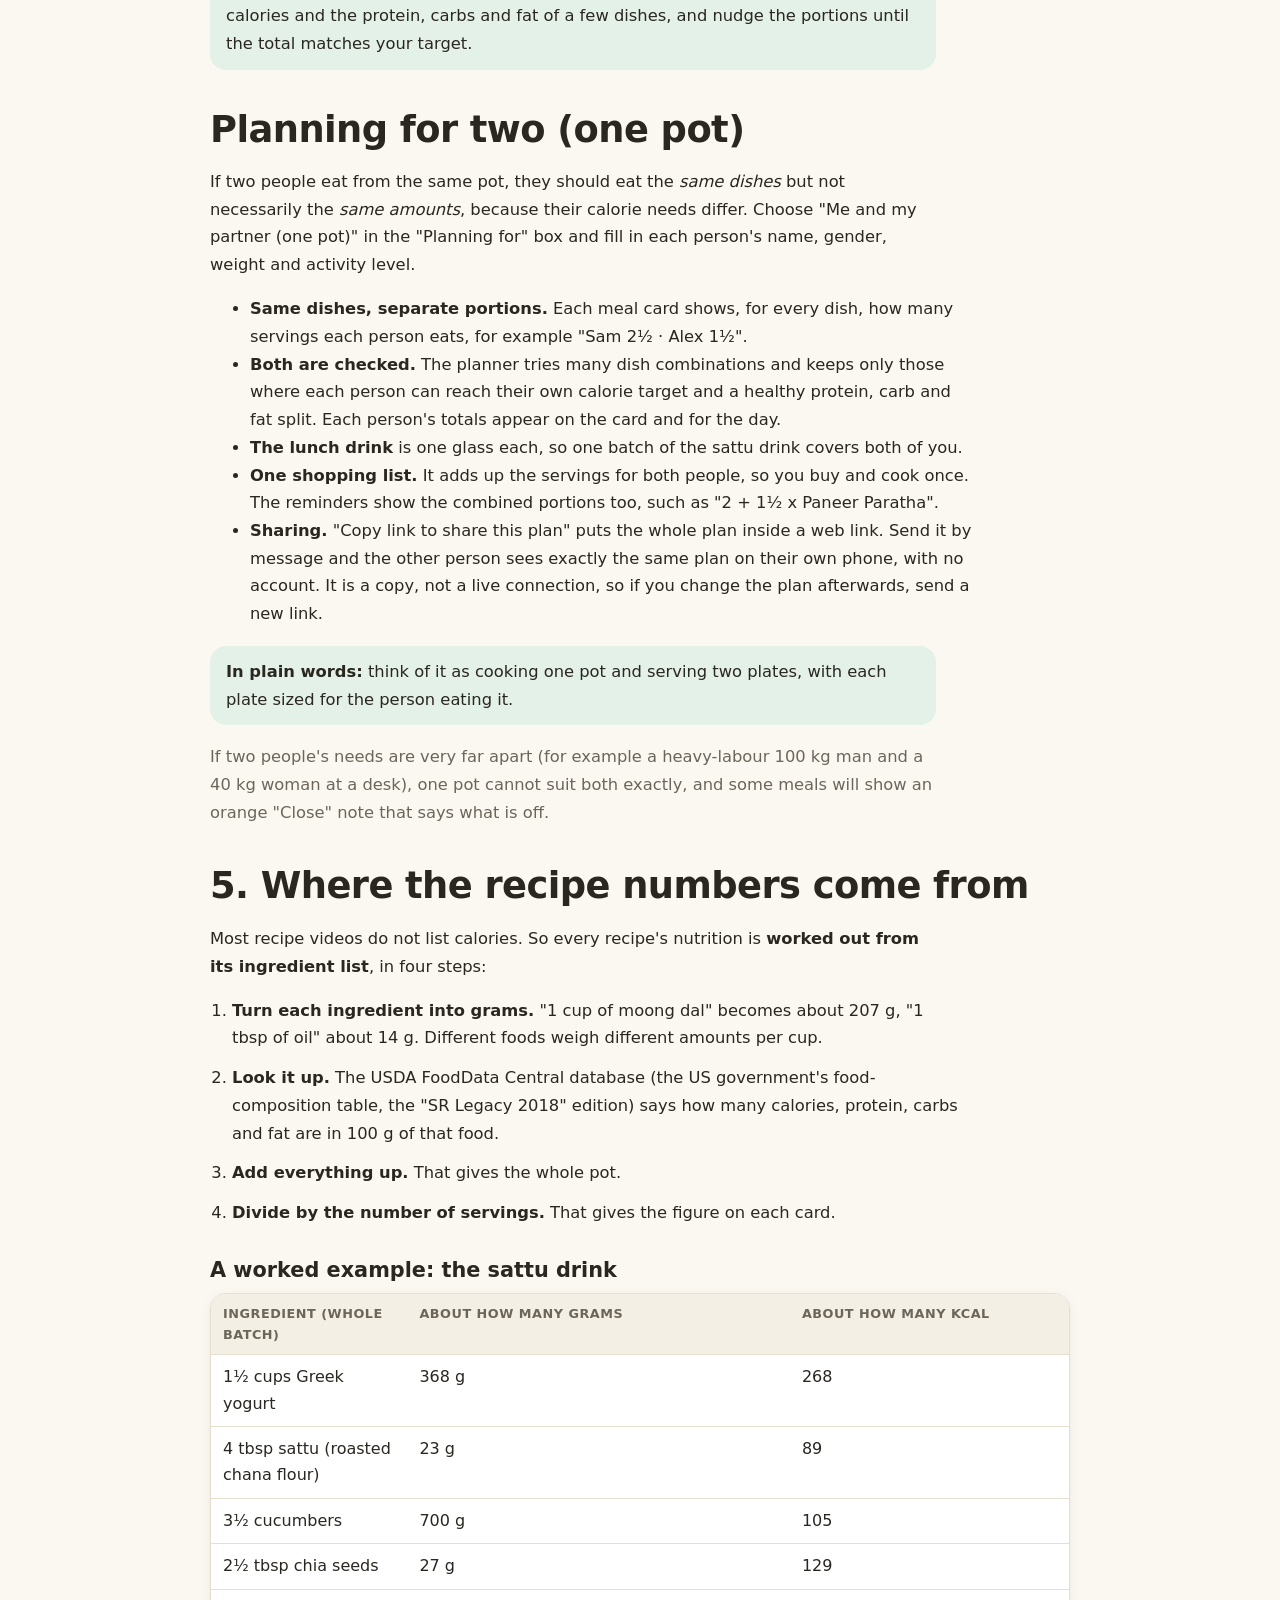
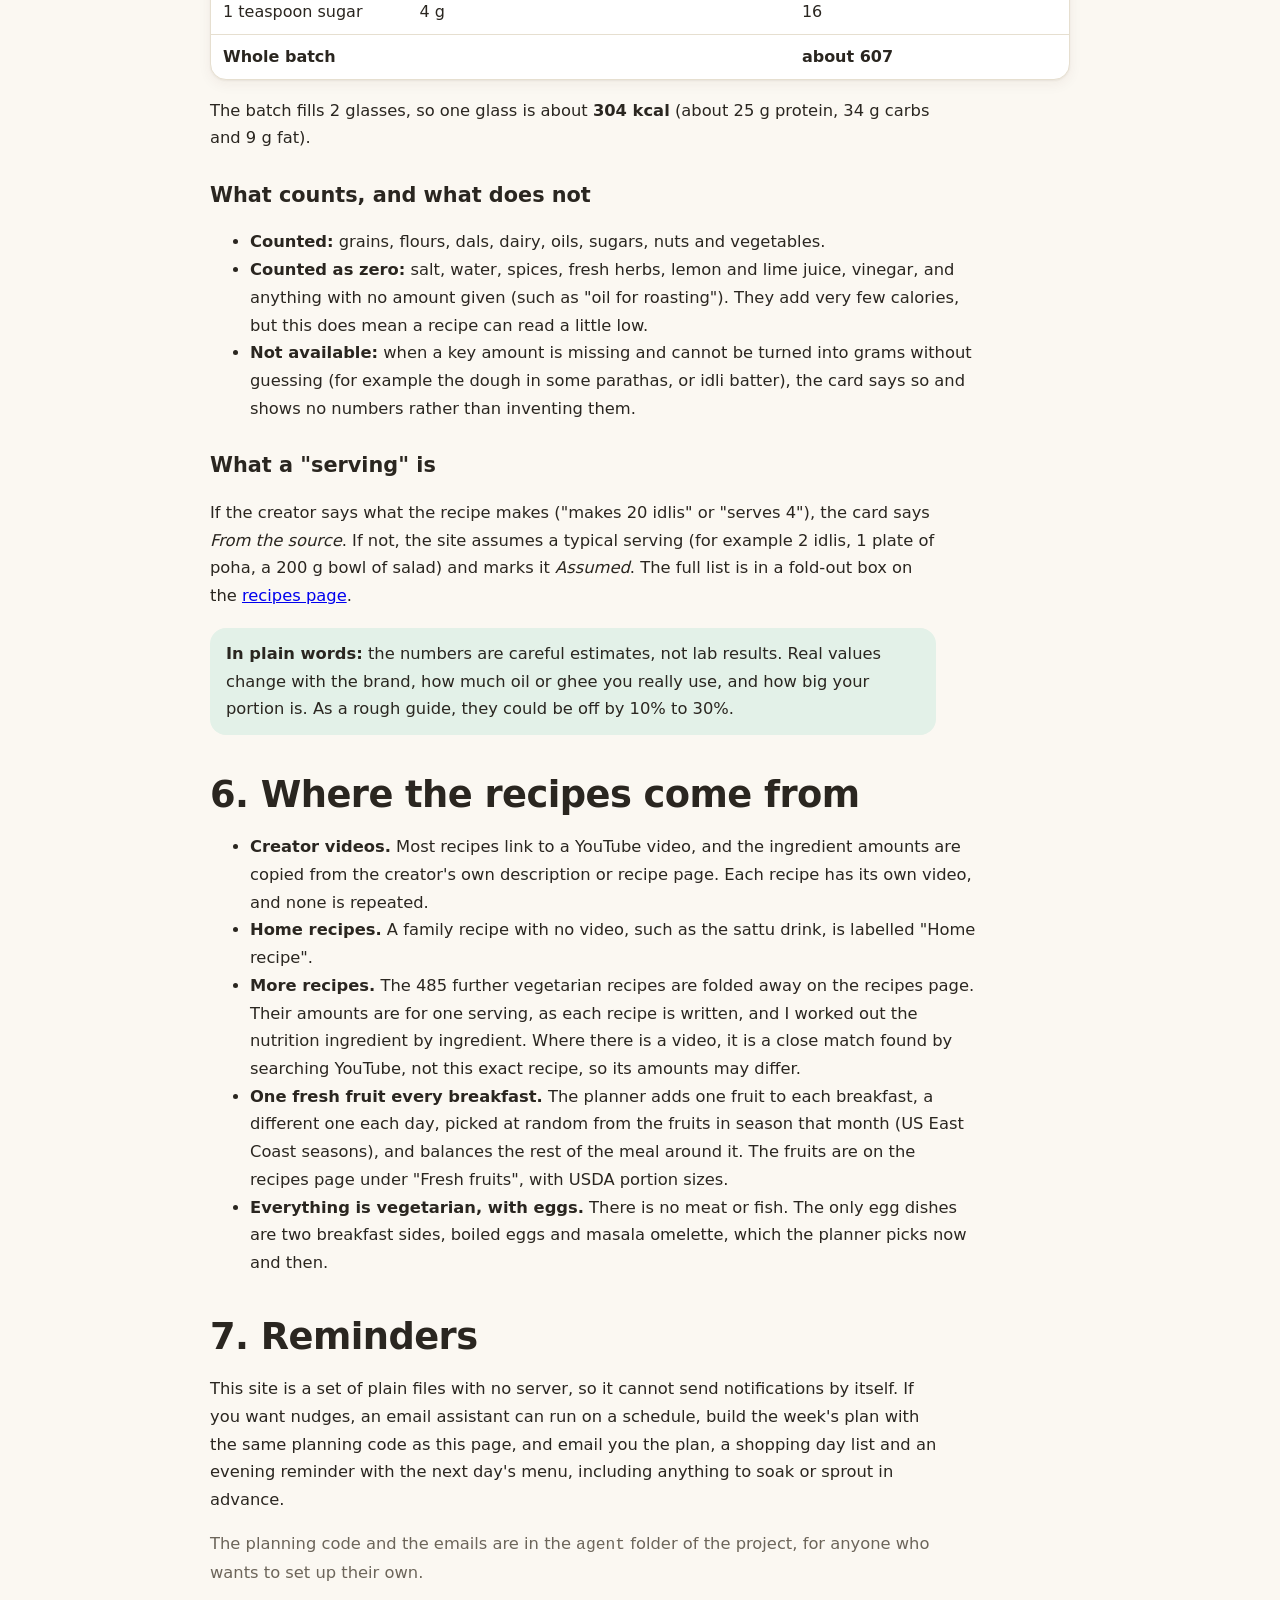
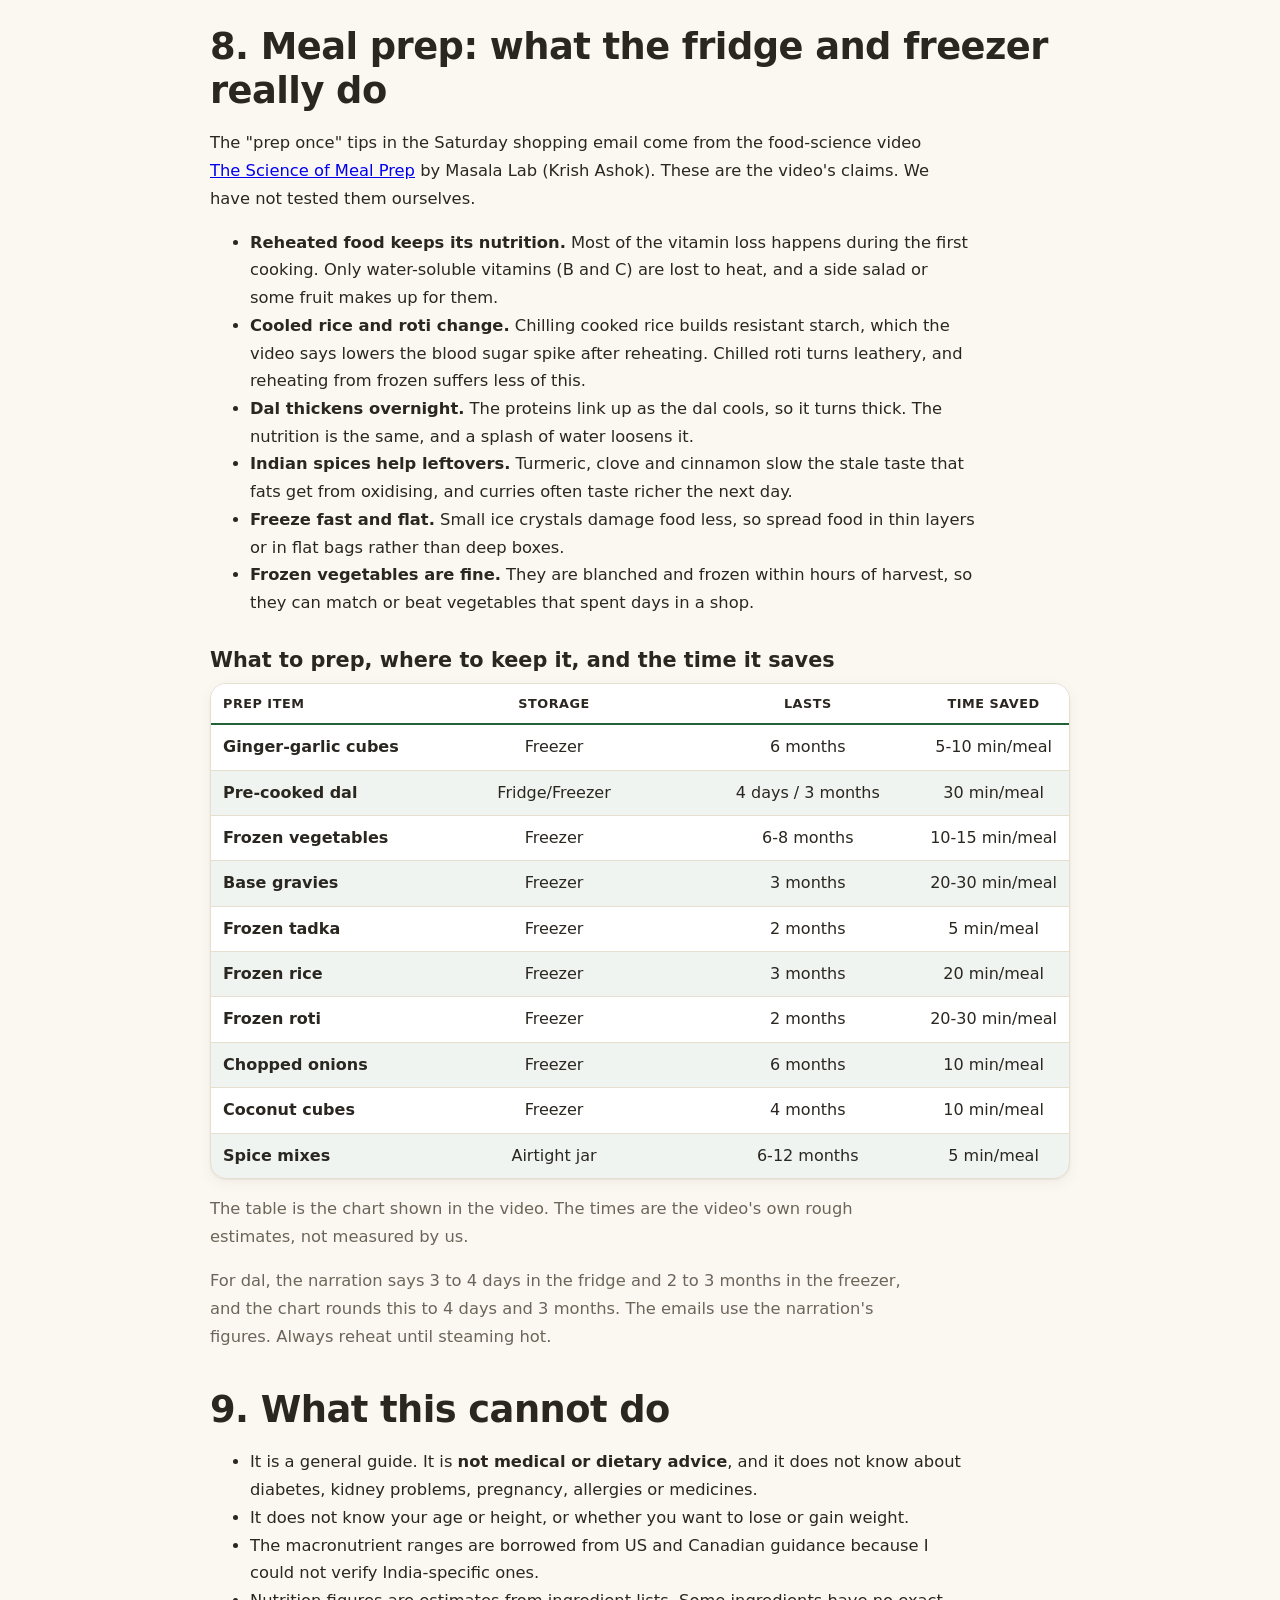
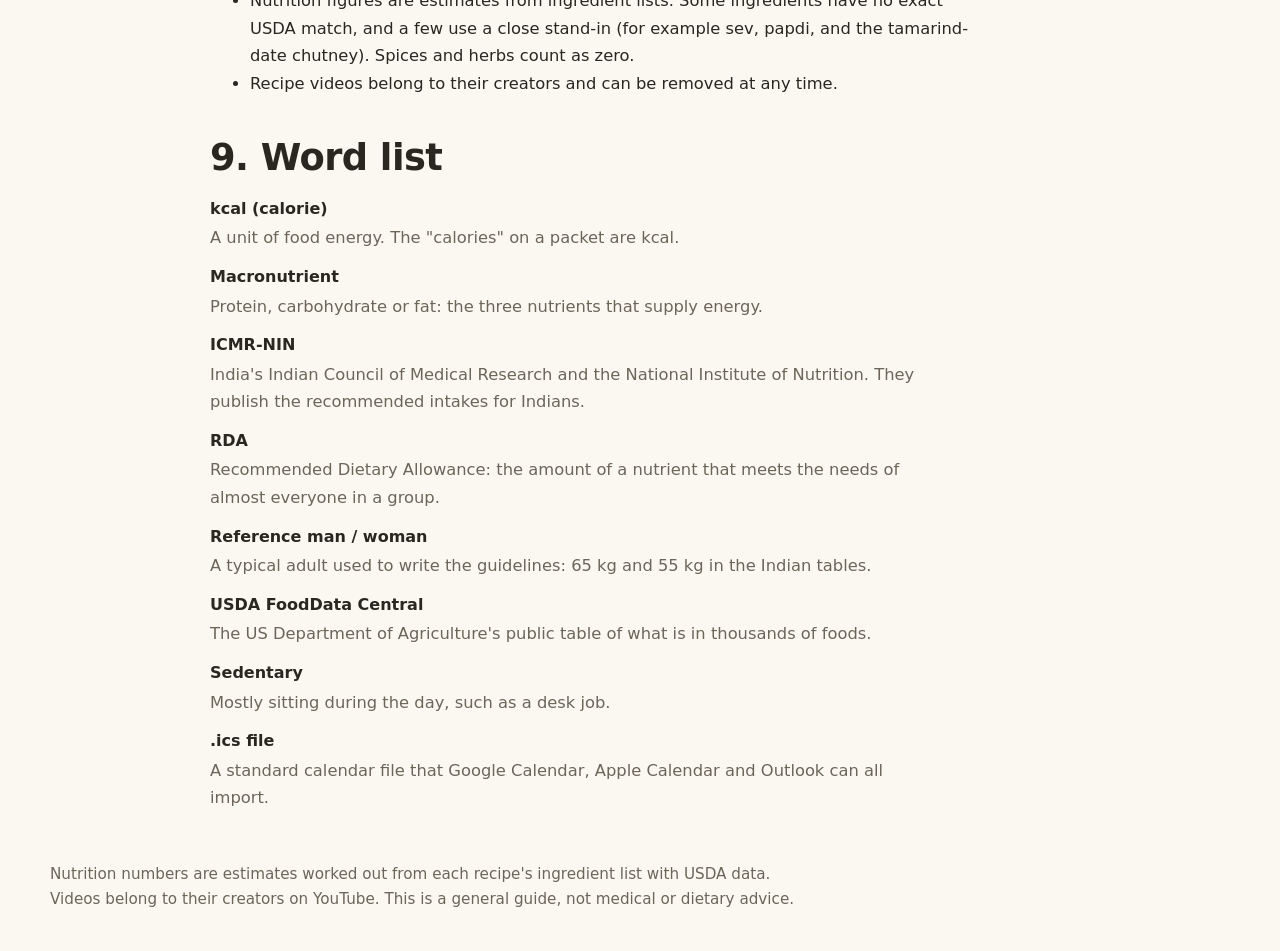
==== commit 48727be1: "How it works: add the meal prep chart as a table (prep item, storage, lasts, time saved)" ====
--- a/how-it-works.html
+++ b/how-it-works.html
@@ -296,7 +296,26 @@
         <li><b>Freeze fast and flat.</b> Small ice crystals damage food less, so spread food in thin layers or in flat bags rather than deep boxes.</li>
         <li><b>Frozen vegetables are fine.</b> They are blanched and frozen within hours of harvest, so they can match or beat vegetables that spent days in a shop.</li>
       </ul>
-      <p class="fine">Storage times in the emails (dal 3 to 4 days in the fridge, 2 to 3 months in the freezer; frozen cubes up to 6 months) are the video's figures. Always reheat until steaming hot.</p>
+      <h3>What to prep, where to keep it, and the time it saves</h3>
+      <div class="table-wrap">
+        <table class="guide-table prep-table">
+          <thead><tr><th>Prep item</th><th>Storage</th><th>Lasts</th><th>Time saved</th></tr></thead>
+          <tbody>
+            <tr><td>Ginger-garlic cubes</td><td>Freezer</td><td>6 months</td><td>5-10 min/meal</td></tr>
+            <tr><td>Pre-cooked dal</td><td>Fridge/Freezer</td><td>4 days / 3 months</td><td>30 min/meal</td></tr>
+            <tr><td>Frozen vegetables</td><td>Freezer</td><td>6-8 months</td><td>10-15 min/meal</td></tr>
+            <tr><td>Base gravies</td><td>Freezer</td><td>3 months</td><td>20-30 min/meal</td></tr>
+            <tr><td>Frozen tadka</td><td>Freezer</td><td>2 months</td><td>5 min/meal</td></tr>
+            <tr><td>Frozen rice</td><td>Freezer</td><td>3 months</td><td>20 min/meal</td></tr>
+            <tr><td>Frozen roti</td><td>Freezer</td><td>2 months</td><td>20-30 min/meal</td></tr>
+            <tr><td>Chopped onions</td><td>Freezer</td><td>6 months</td><td>10 min/meal</td></tr>
+            <tr><td>Coconut cubes</td><td>Freezer</td><td>4 months</td><td>10 min/meal</td></tr>
+            <tr><td>Spice mixes</td><td>Airtight jar</td><td>6-12 months</td><td>5 min/meal</td></tr>
+          </tbody>
+        </table>
+      </div>
+      <p class="fine">The table is the chart shown in the video. The times are the video's own rough estimates, not measured by us.</p>
+      <p class="fine">For dal, the narration says 3 to 4 days in the fridge and 2 to 3 months in the freezer, and the chart rounds this to 4 days and 3 months. The emails use the narration's figures. Always reheat until steaming hot.</p>
     </section>
 
     <section id="limits">
--- a/style.css
+++ b/style.css
@@ -663,3 +663,21 @@
 @media (prefers-color-scheme: dark) { :root:not([data-theme="light"]) { --pn-dat-bg: #3b3220; --pn-dat-bd: #7a6532; --pn-dat-fg: #f3dd9b; } }
 #plan > .range-picker { background: var(--pn-dat-bg); border: 1px solid var(--pn-dat-bd); border-radius: 14px; padding: 16px 20px; margin: 0 0 16px; }
 #plan > .range-picker .week-question { color: var(--pn-dat-fg); font-size: 1.2rem; margin-bottom: 12px; }
+
+/* Meal prep chart (how-it-works): stays a real table on phones, with a coloured header like the video's chart */
+.guide-table.prep-table { table-layout: auto; }
+.guide-table.prep-table th, .guide-table.prep-table td { text-align: center; vertical-align: middle; white-space: nowrap; }
+.prep-table thead th { background: var(--surface); color: var(--text); font-weight: 800; border-bottom: 2px solid var(--accent-strong); }
+.guide-table.prep-table th:first-child, .guide-table.prep-table td:first-child { text-align: left; }
+.prep-table tbody td:first-child { font-weight: 700; }
+.prep-table tbody tr:nth-child(even) td { background: color-mix(in srgb, var(--accent-strong) 7%, transparent); }
+@media (max-width: 760px) {
+  .table-wrap:has(.prep-table) { background: var(--surface); border: 1px solid var(--border); border-radius: var(--radius); overflow-x: auto; }
+  .prep-table { display: table; table-layout: auto; font-size: 0.85rem; }
+  .prep-table thead { position: static; width: auto; height: auto; overflow: visible; clip: auto; display: table-header-group; }
+  .prep-table tbody { display: table-row-group; }
+  .prep-table tr { display: table-row; margin: 0; padding: 0; background: none; border: 0; }
+  .guide-table.prep-table th, .guide-table.prep-table td { display: table-cell; padding: 8px 5px; white-space: normal; }
+  .guide-table.prep-table { font-size: 0.8rem; }
+  .guide-table.prep-table thead th { font-size: 0.68rem; }
+}
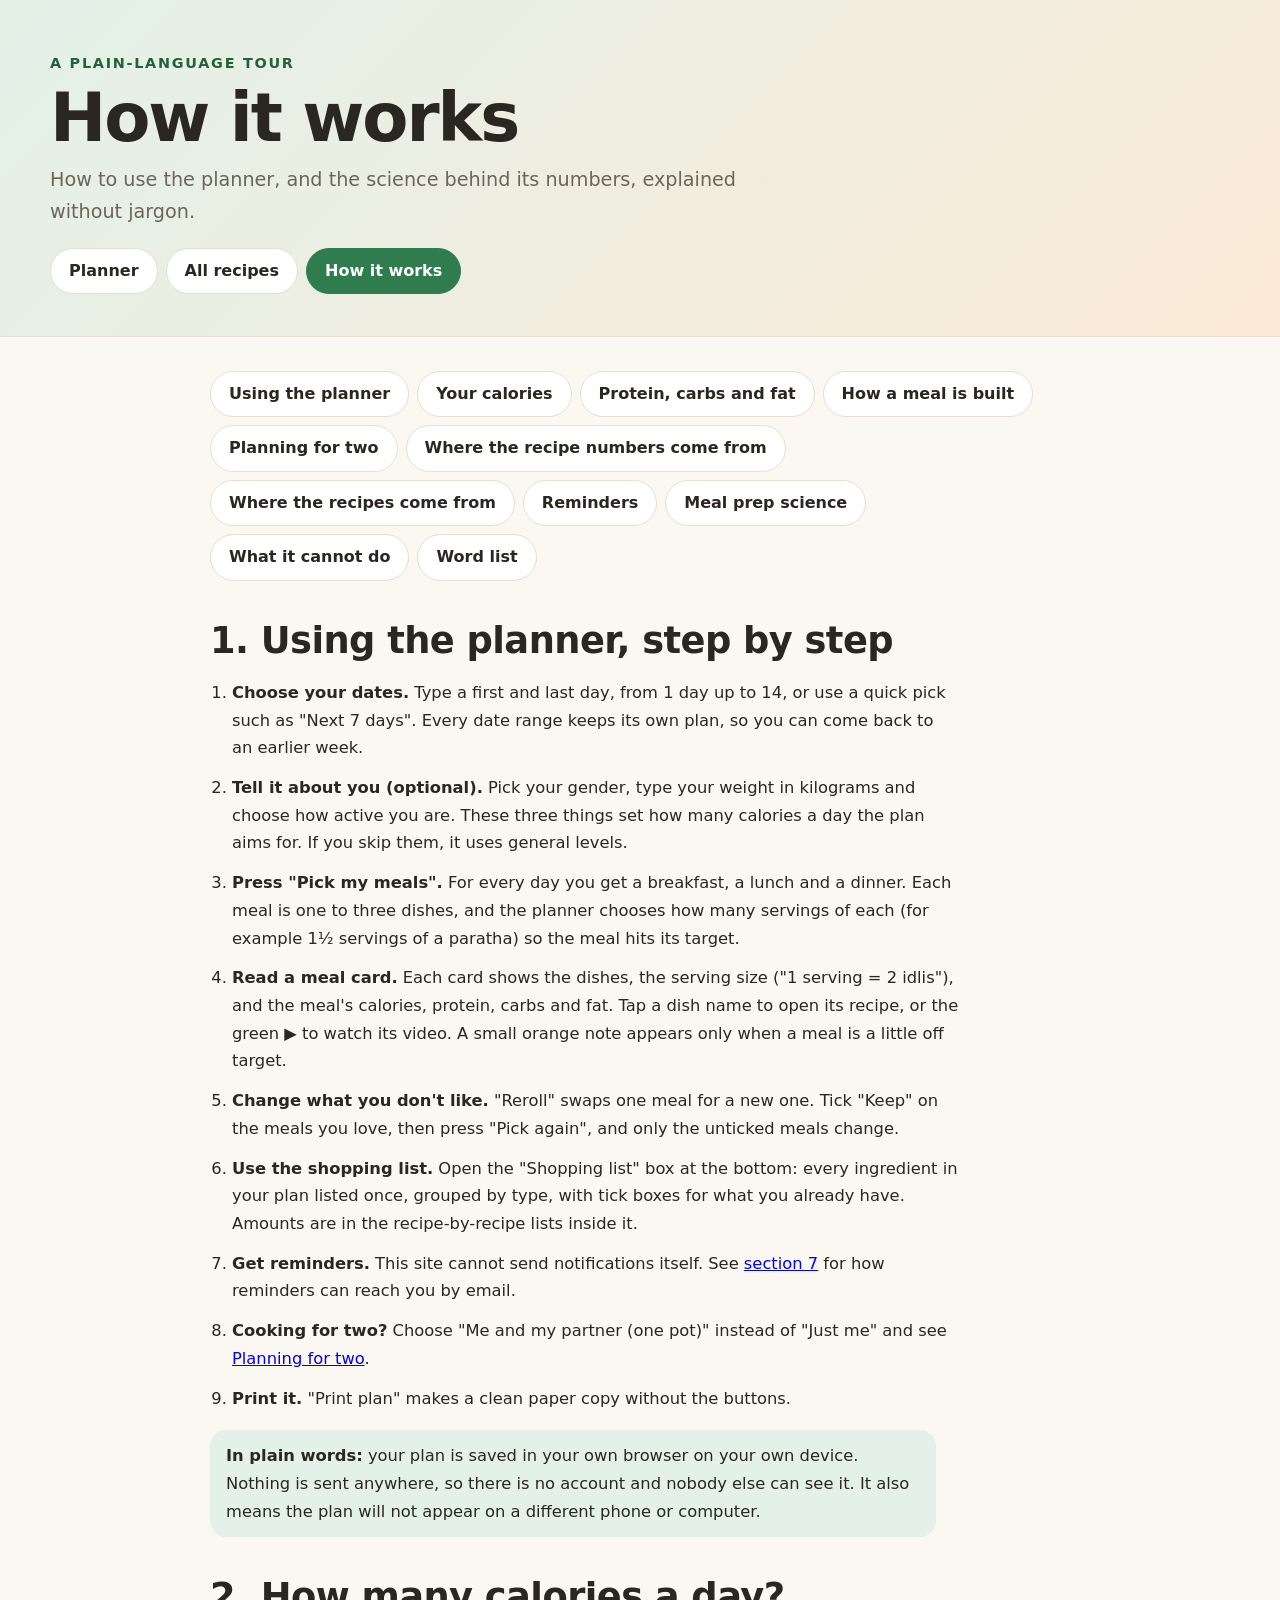
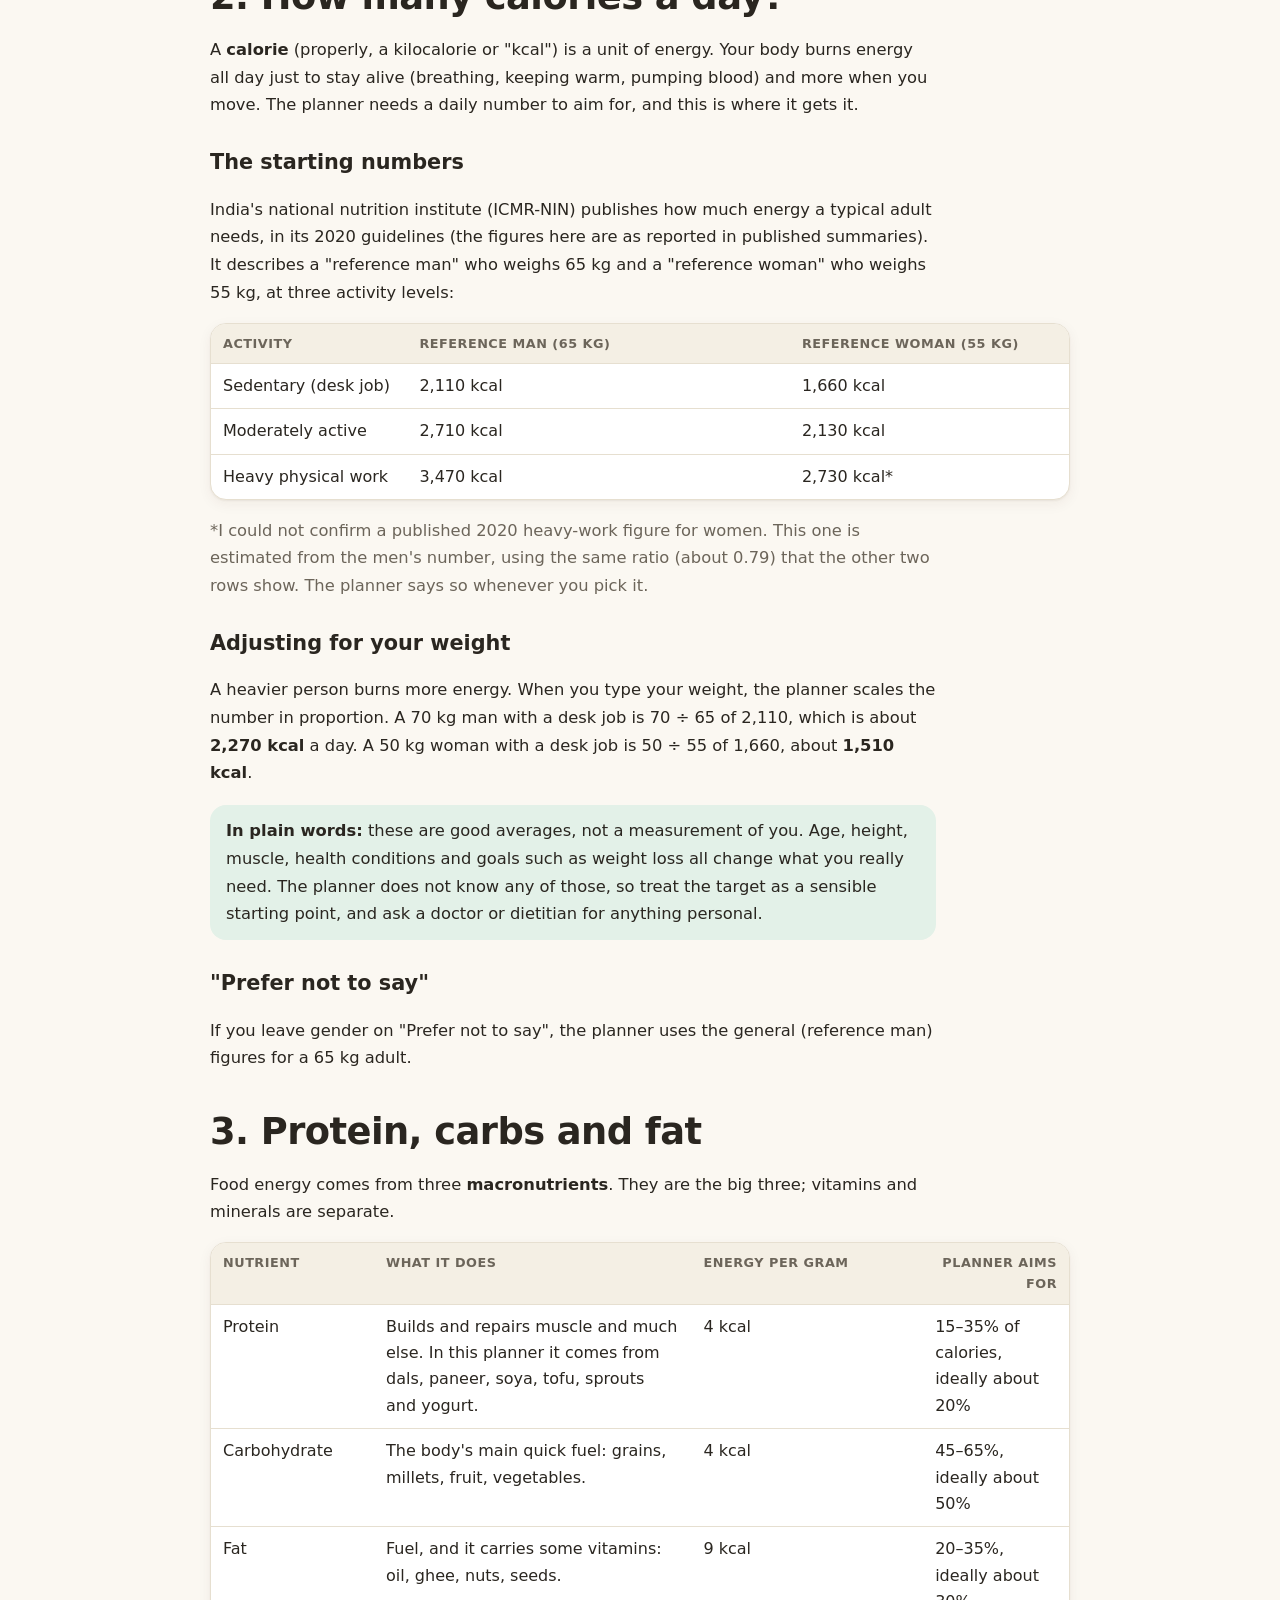
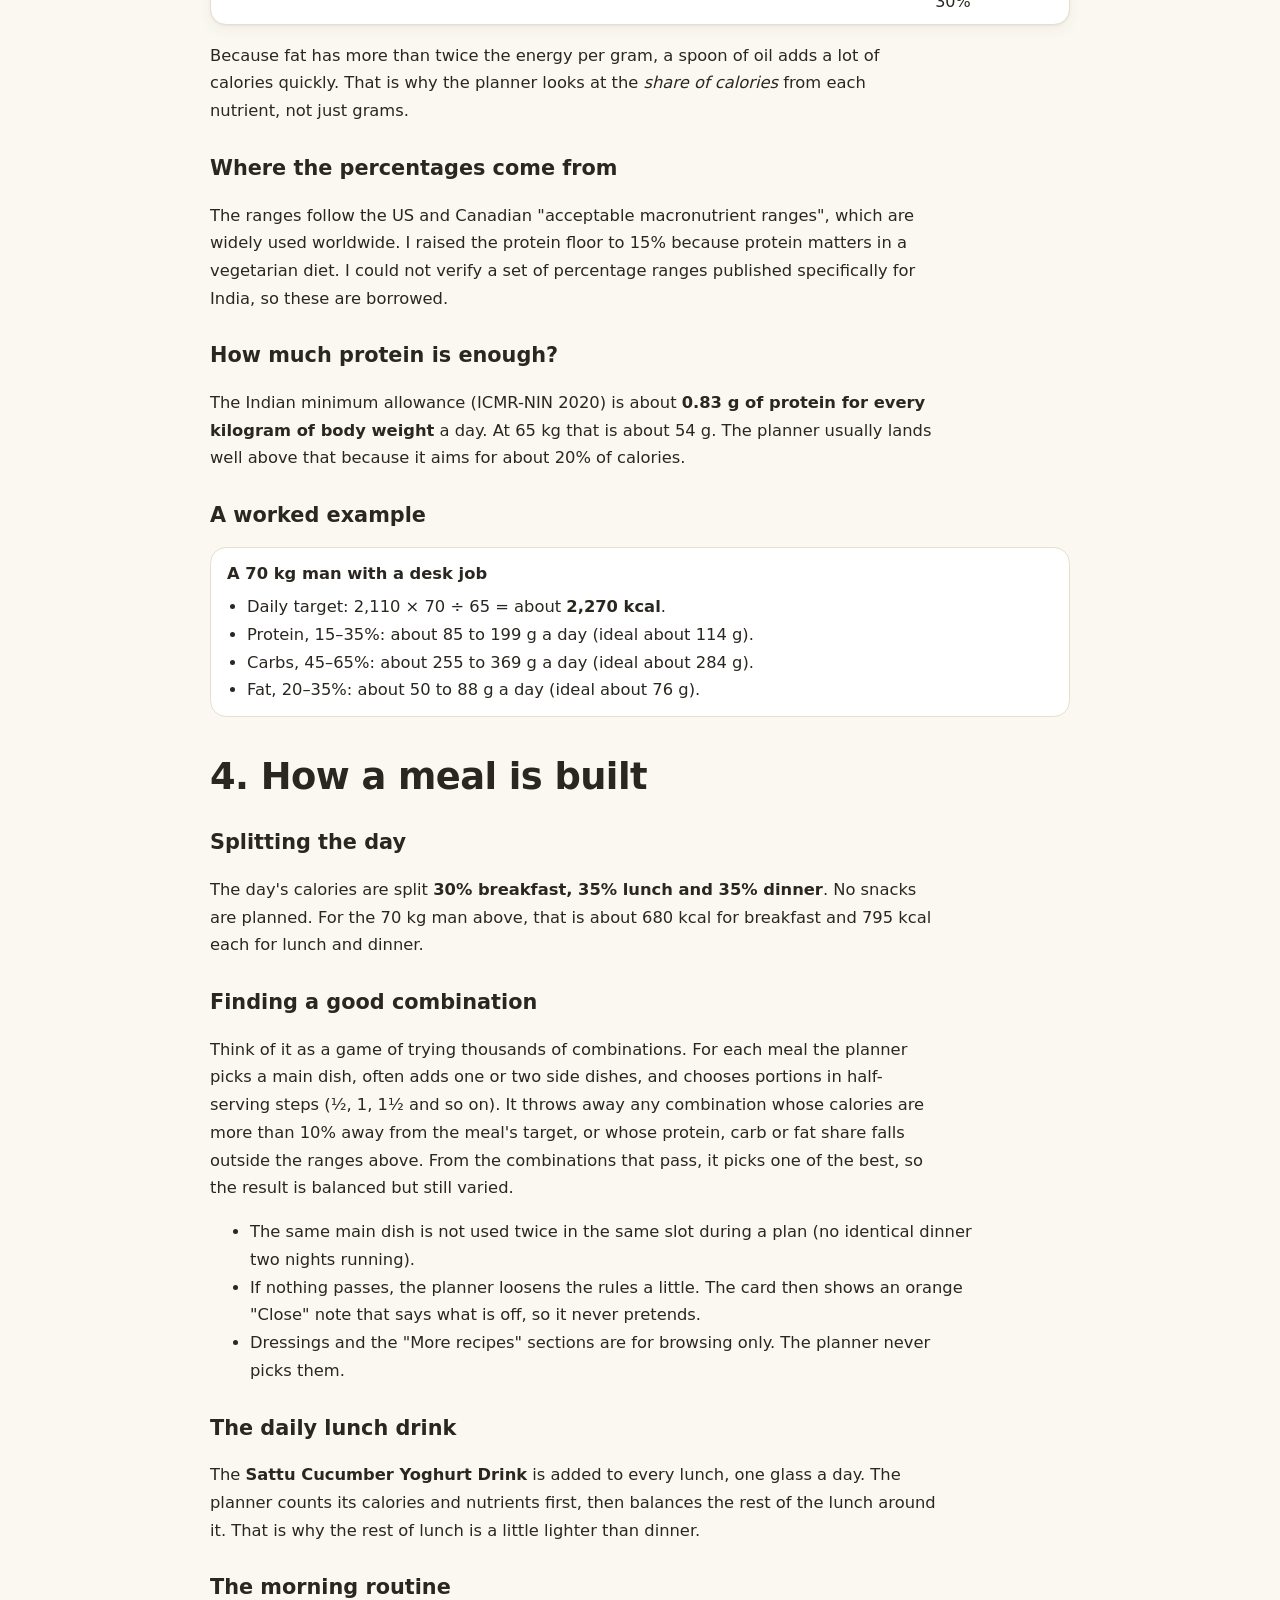
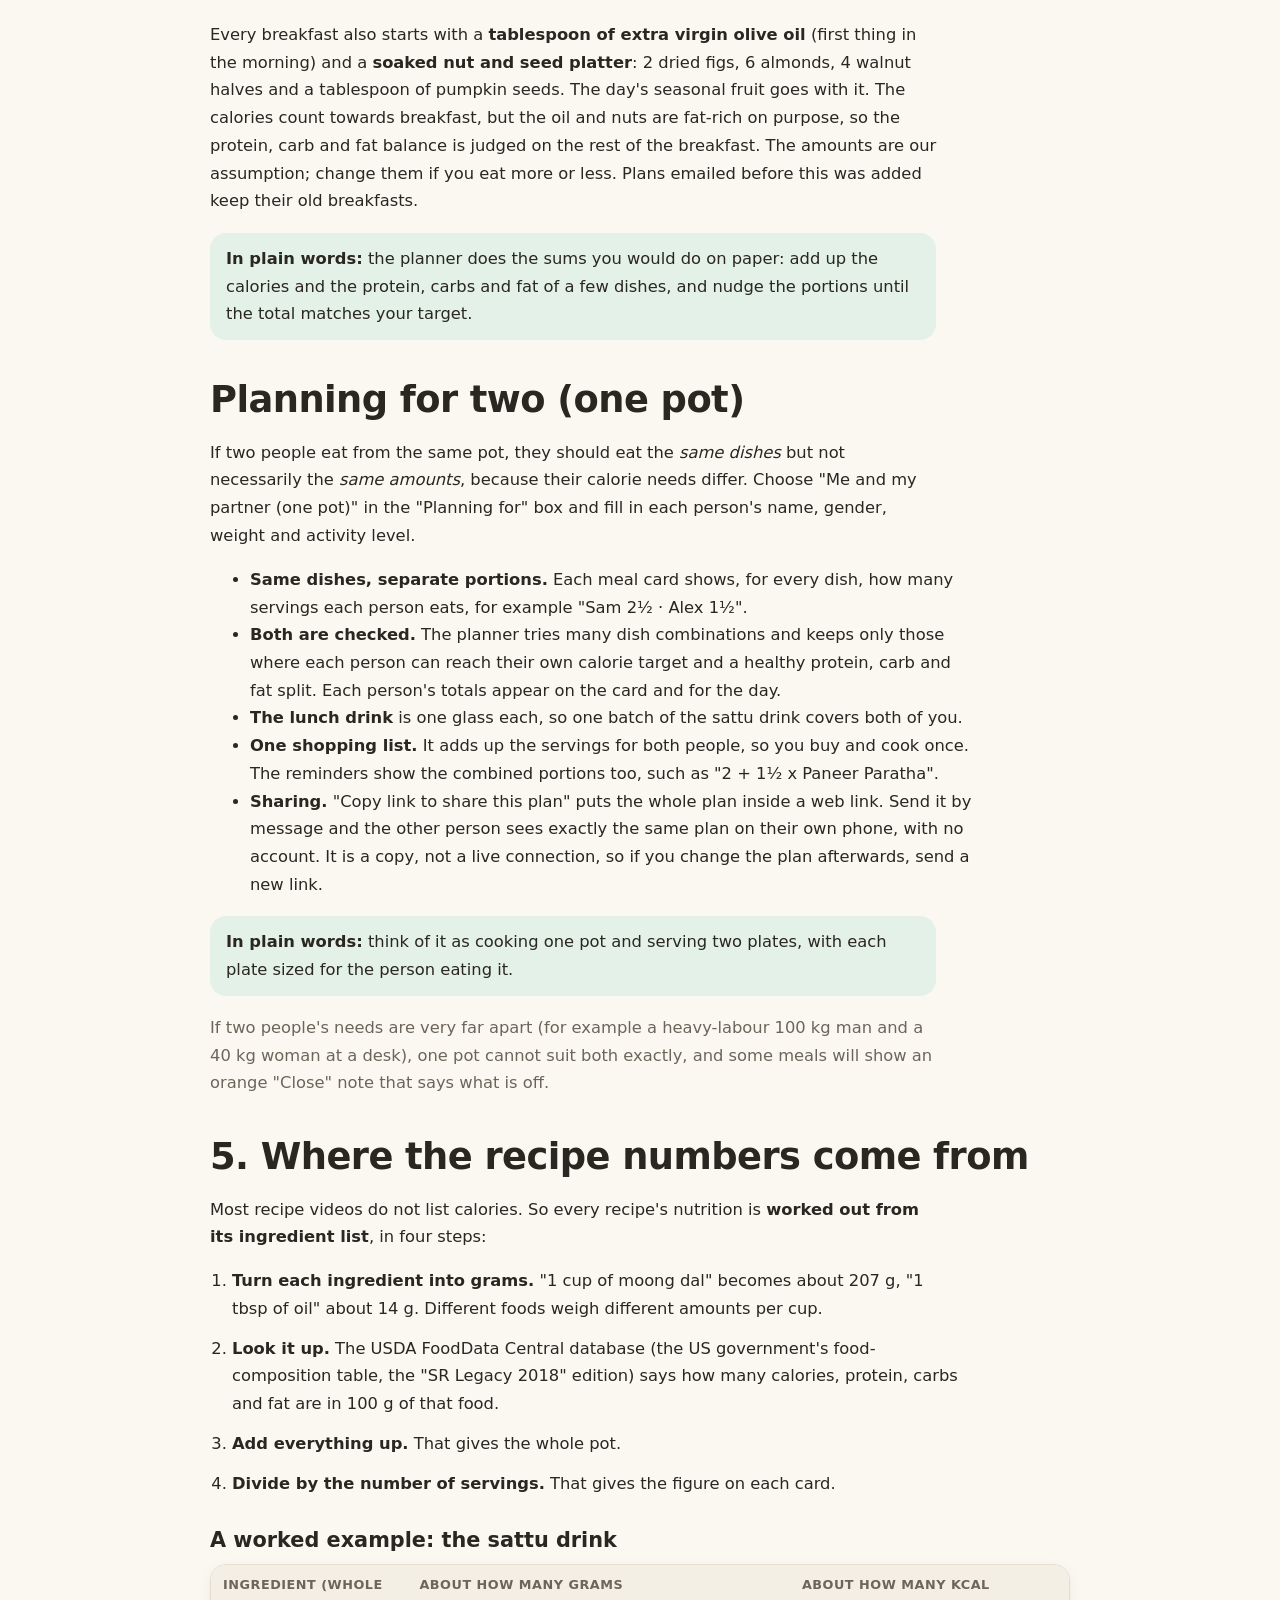
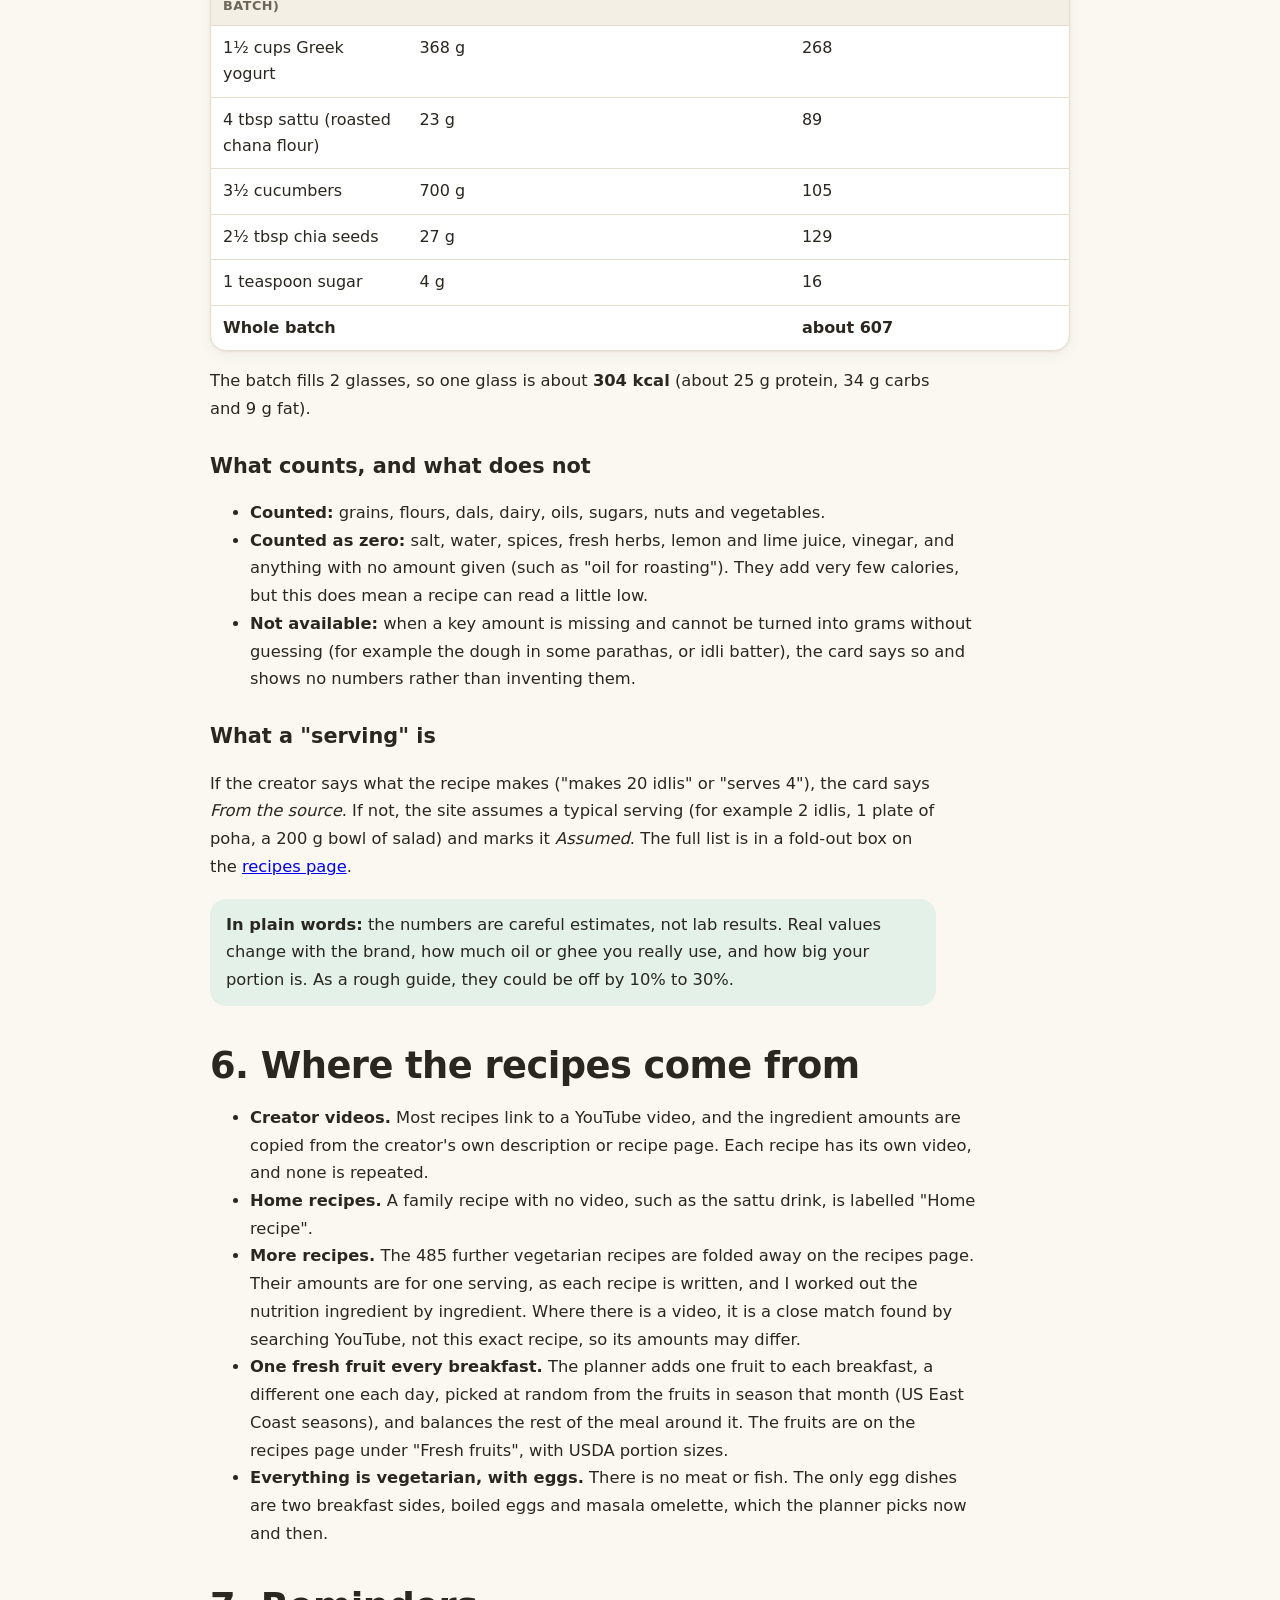
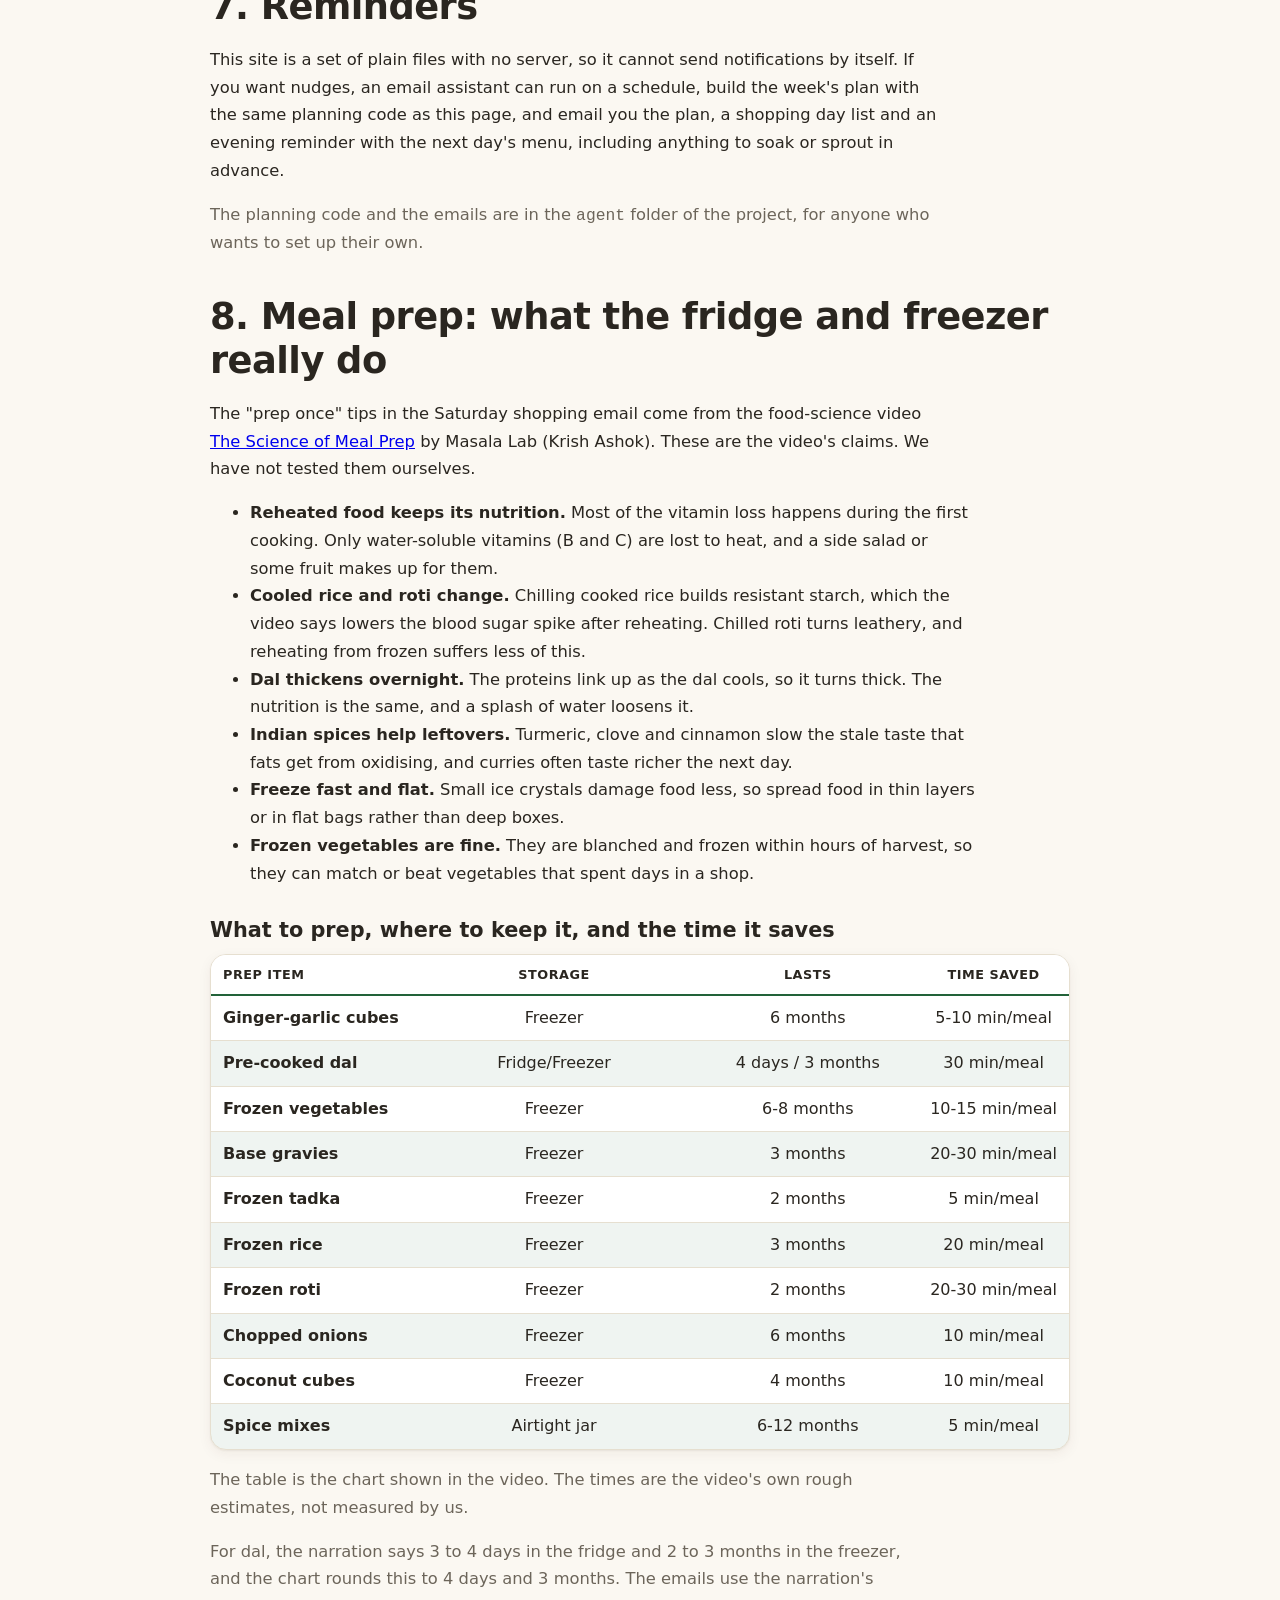
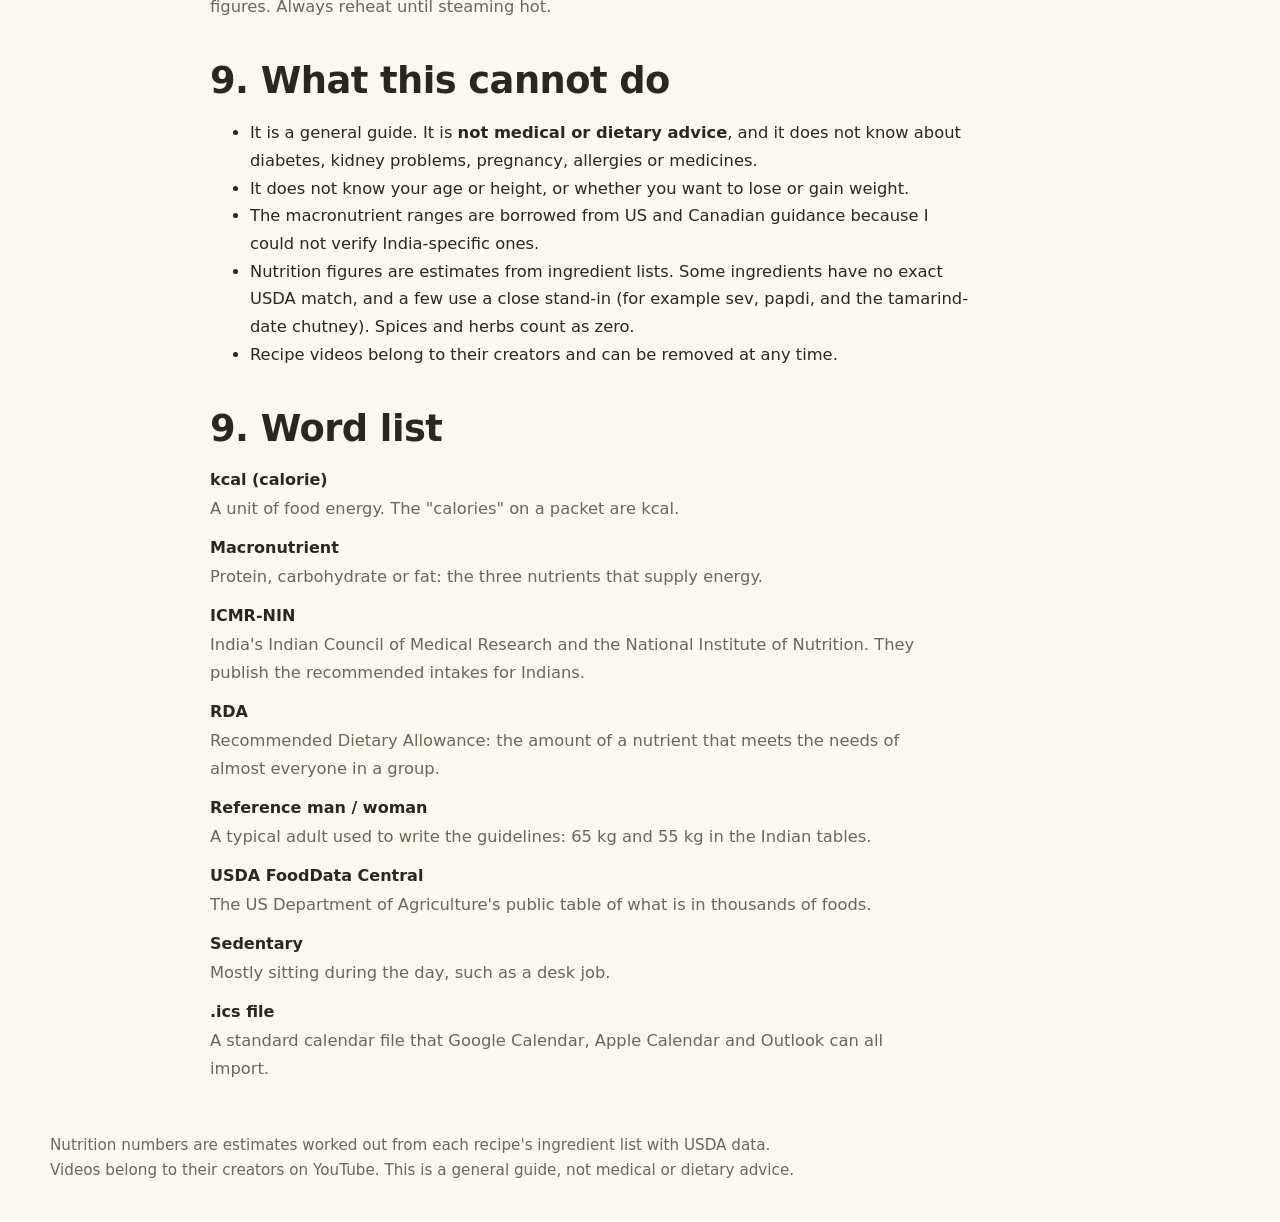
==== commit 6a3a6b6e: "Morning routine (olive oil and nut and seed platter), side-repeat rule and rarer ragi porridge for n" ====
--- a/how-it-works.html
+++ b/how-it-works.html
@@ -194,6 +194,14 @@
         The <strong>Sattu Cucumber Yoghurt Drink</strong> is added to every lunch, one glass a day.
         The planner counts its calories and nutrients first, then balances the rest of the lunch around it.
         That is why the rest of lunch is a little lighter than dinner.
+      </p>
+      <h3>The morning routine</h3>
+      <p>
+        Every breakfast also starts with a <strong>tablespoon of extra virgin olive oil</strong> (first thing in the morning) and a
+        <strong>soaked nut and seed platter</strong>: 2 dried figs, 6 almonds, 4 walnut halves and a tablespoon of pumpkin seeds.
+        The day's seasonal fruit goes with it. The calories count towards breakfast, but the oil and nuts are fat-rich on purpose,
+        so the protein, carb and fat balance is judged on the rest of the breakfast. The amounts are our assumption; change them if you eat more or less.
+        Plans emailed before this was added keep their old breakfasts.
       </p>
       <p class="callout"><strong>In plain words:</strong> the planner does the sums you would do on paper: add up the calories
         and the protein, carbs and fat of a few dishes, and nudge the portions until the total matches your target.</p>
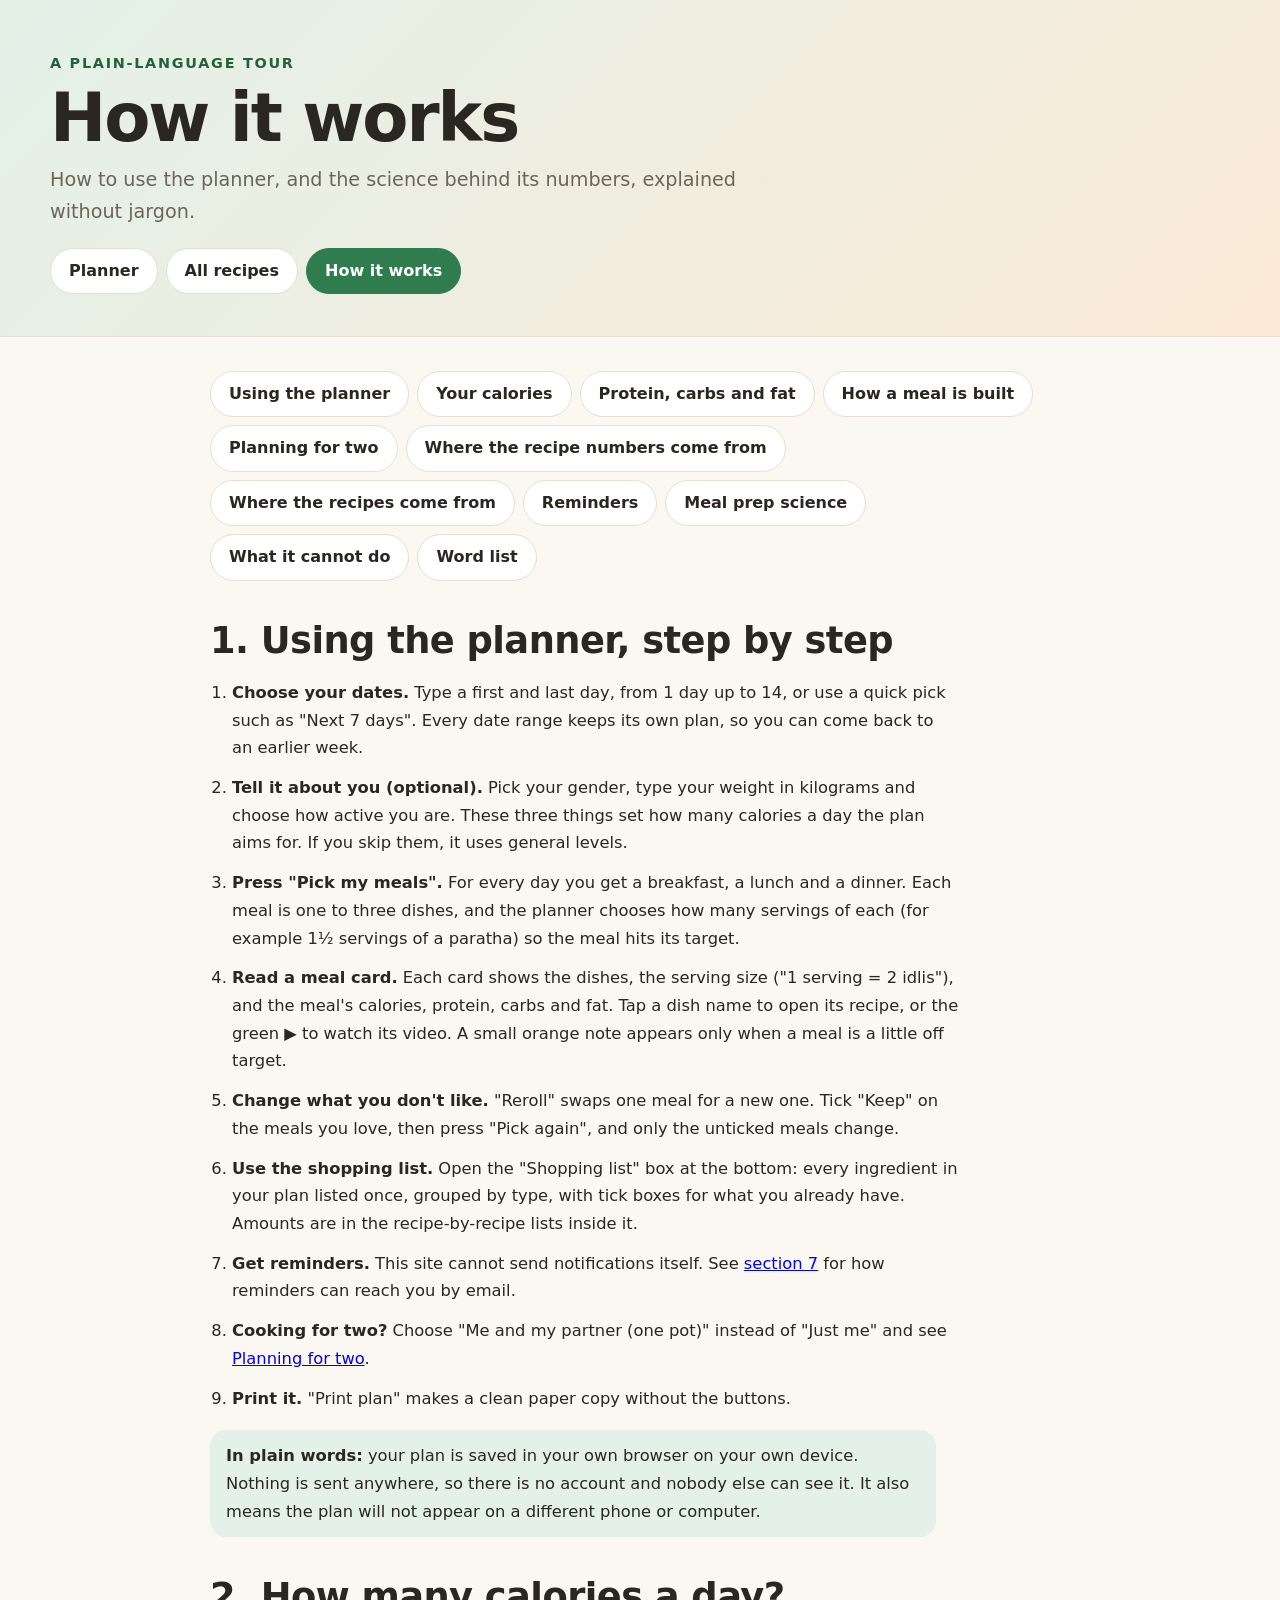
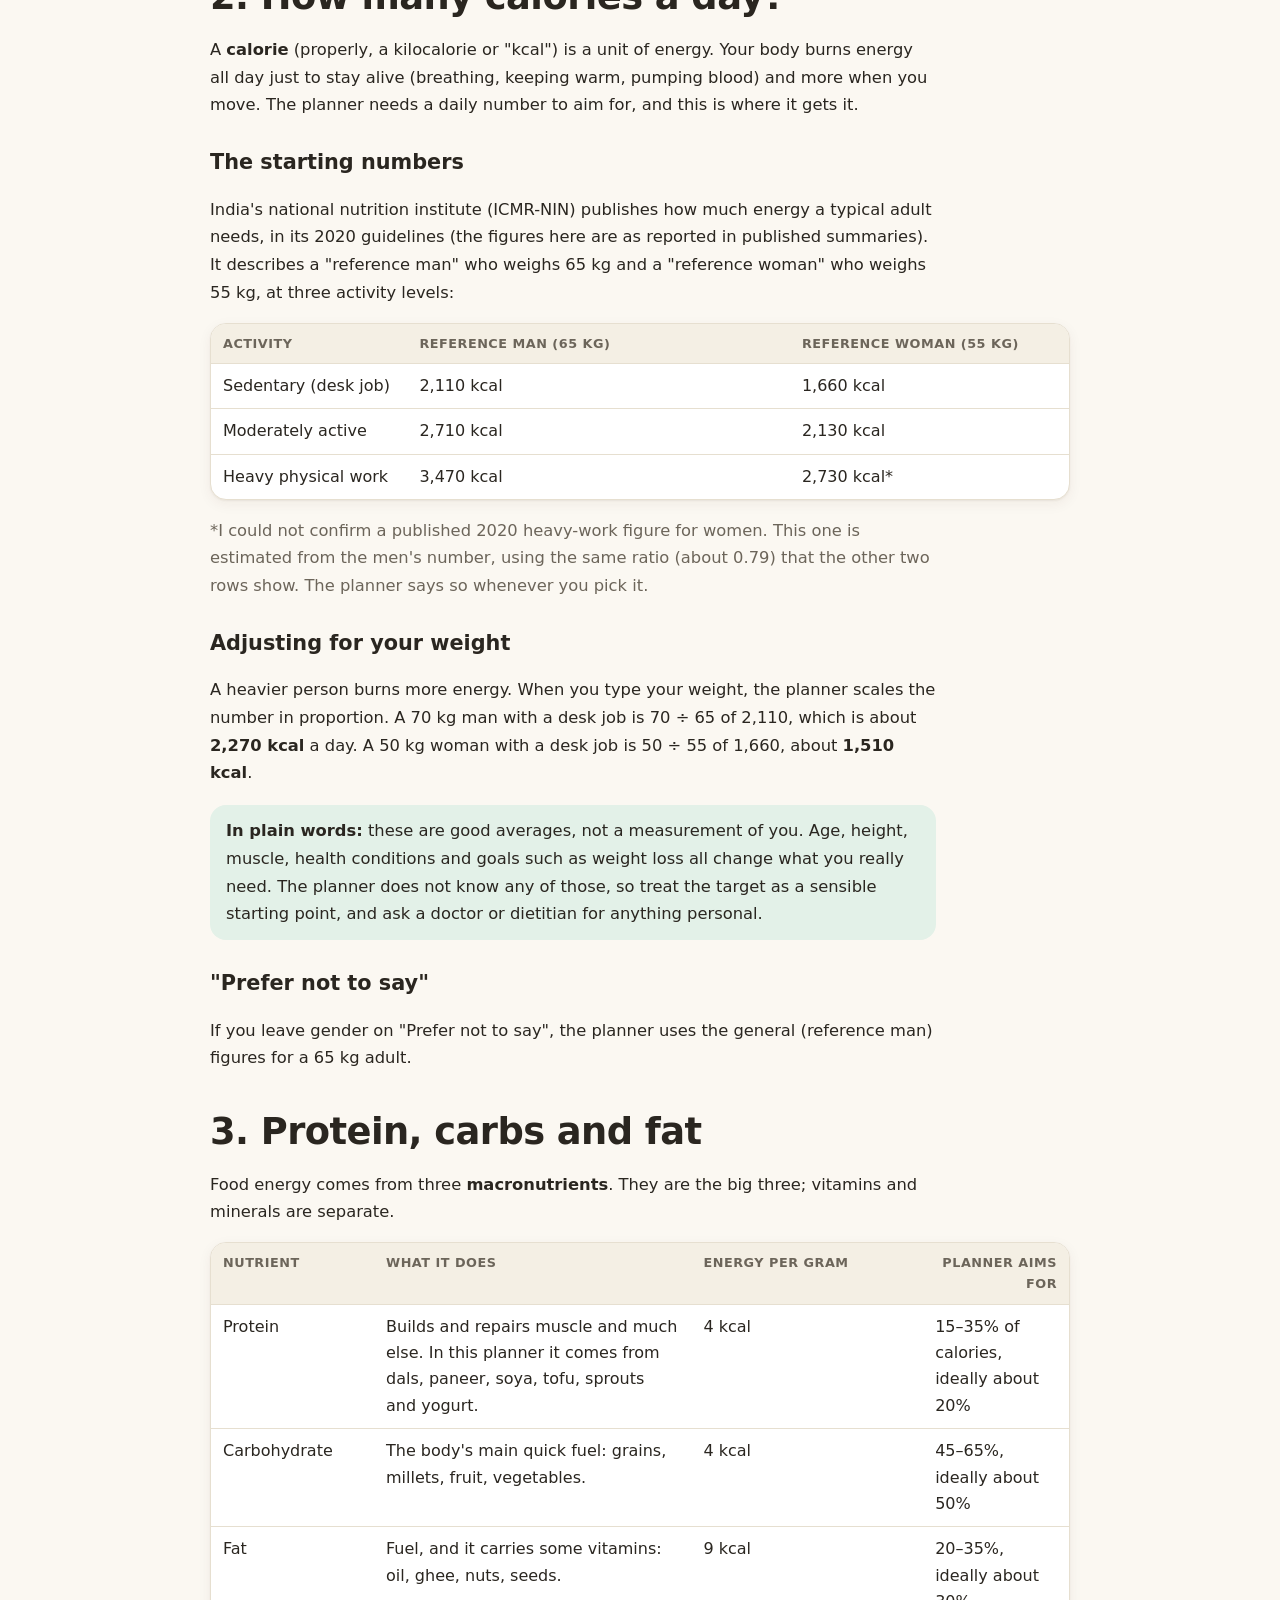
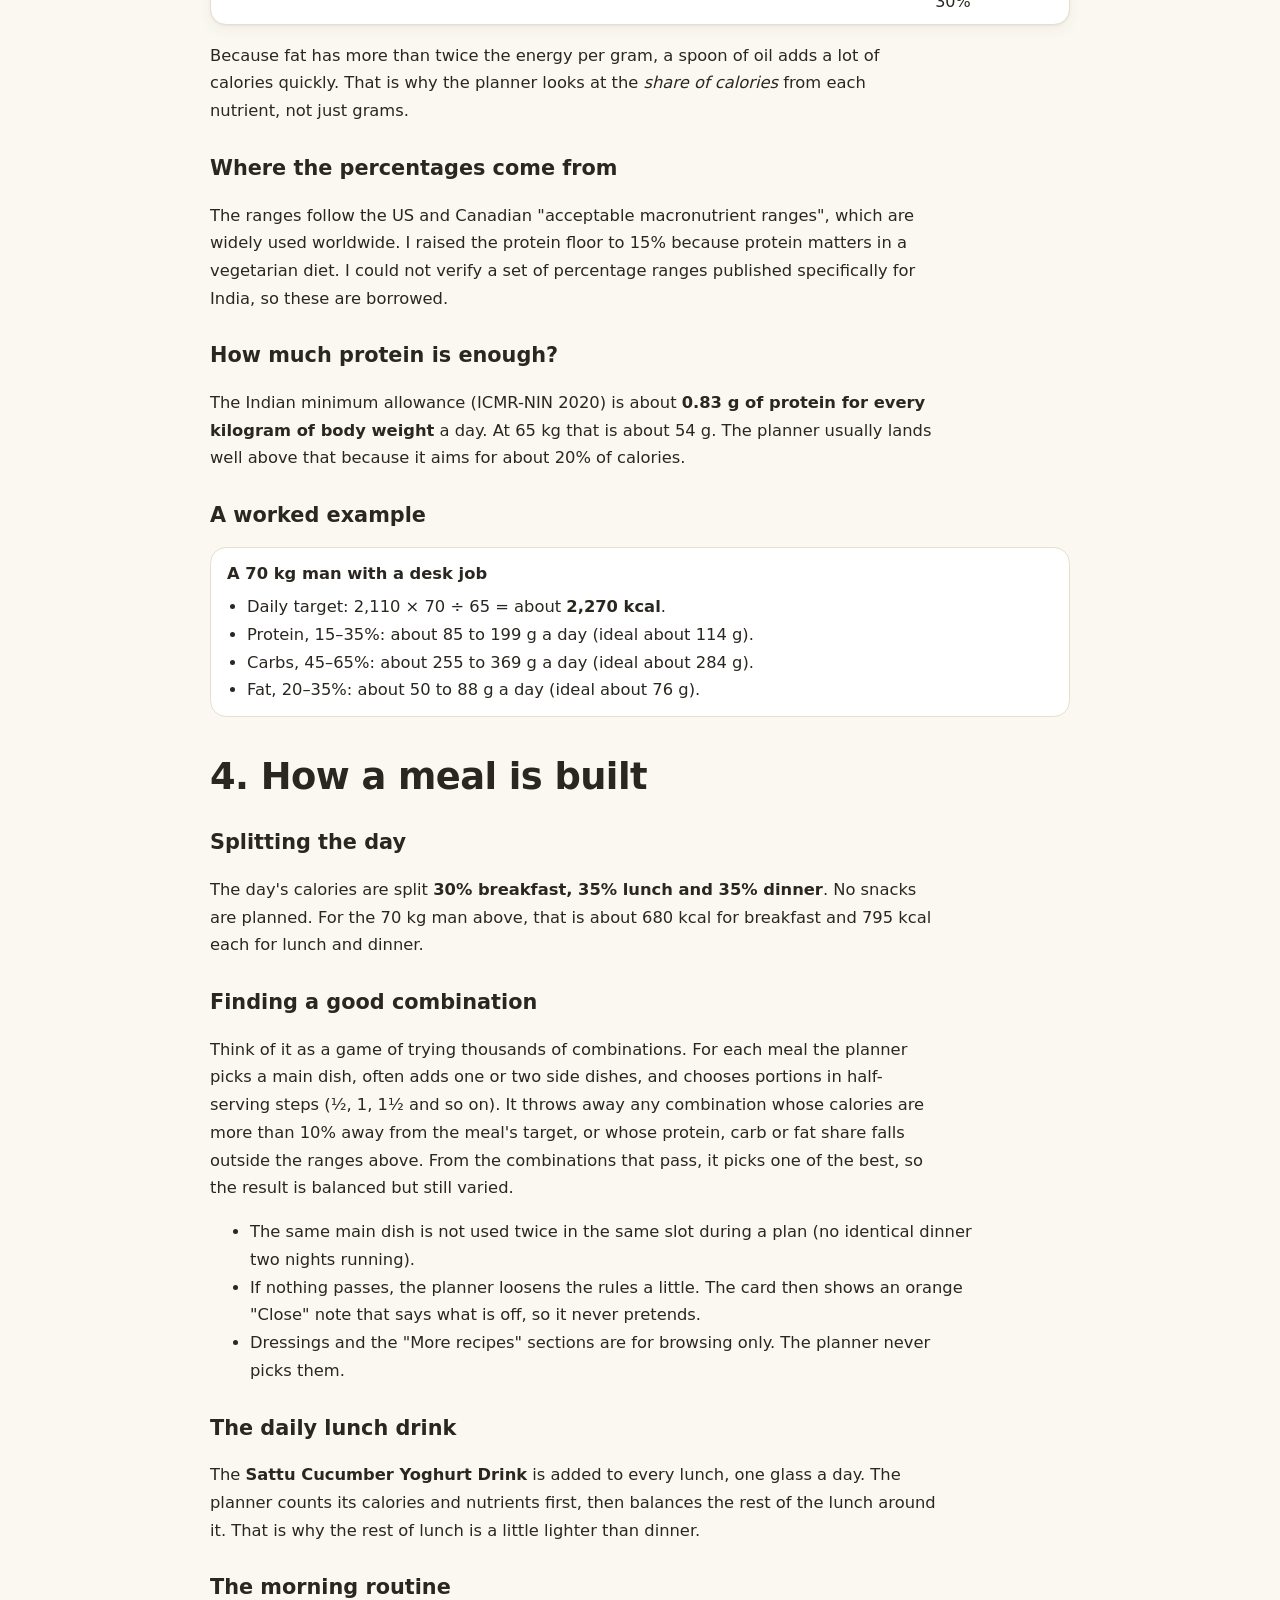
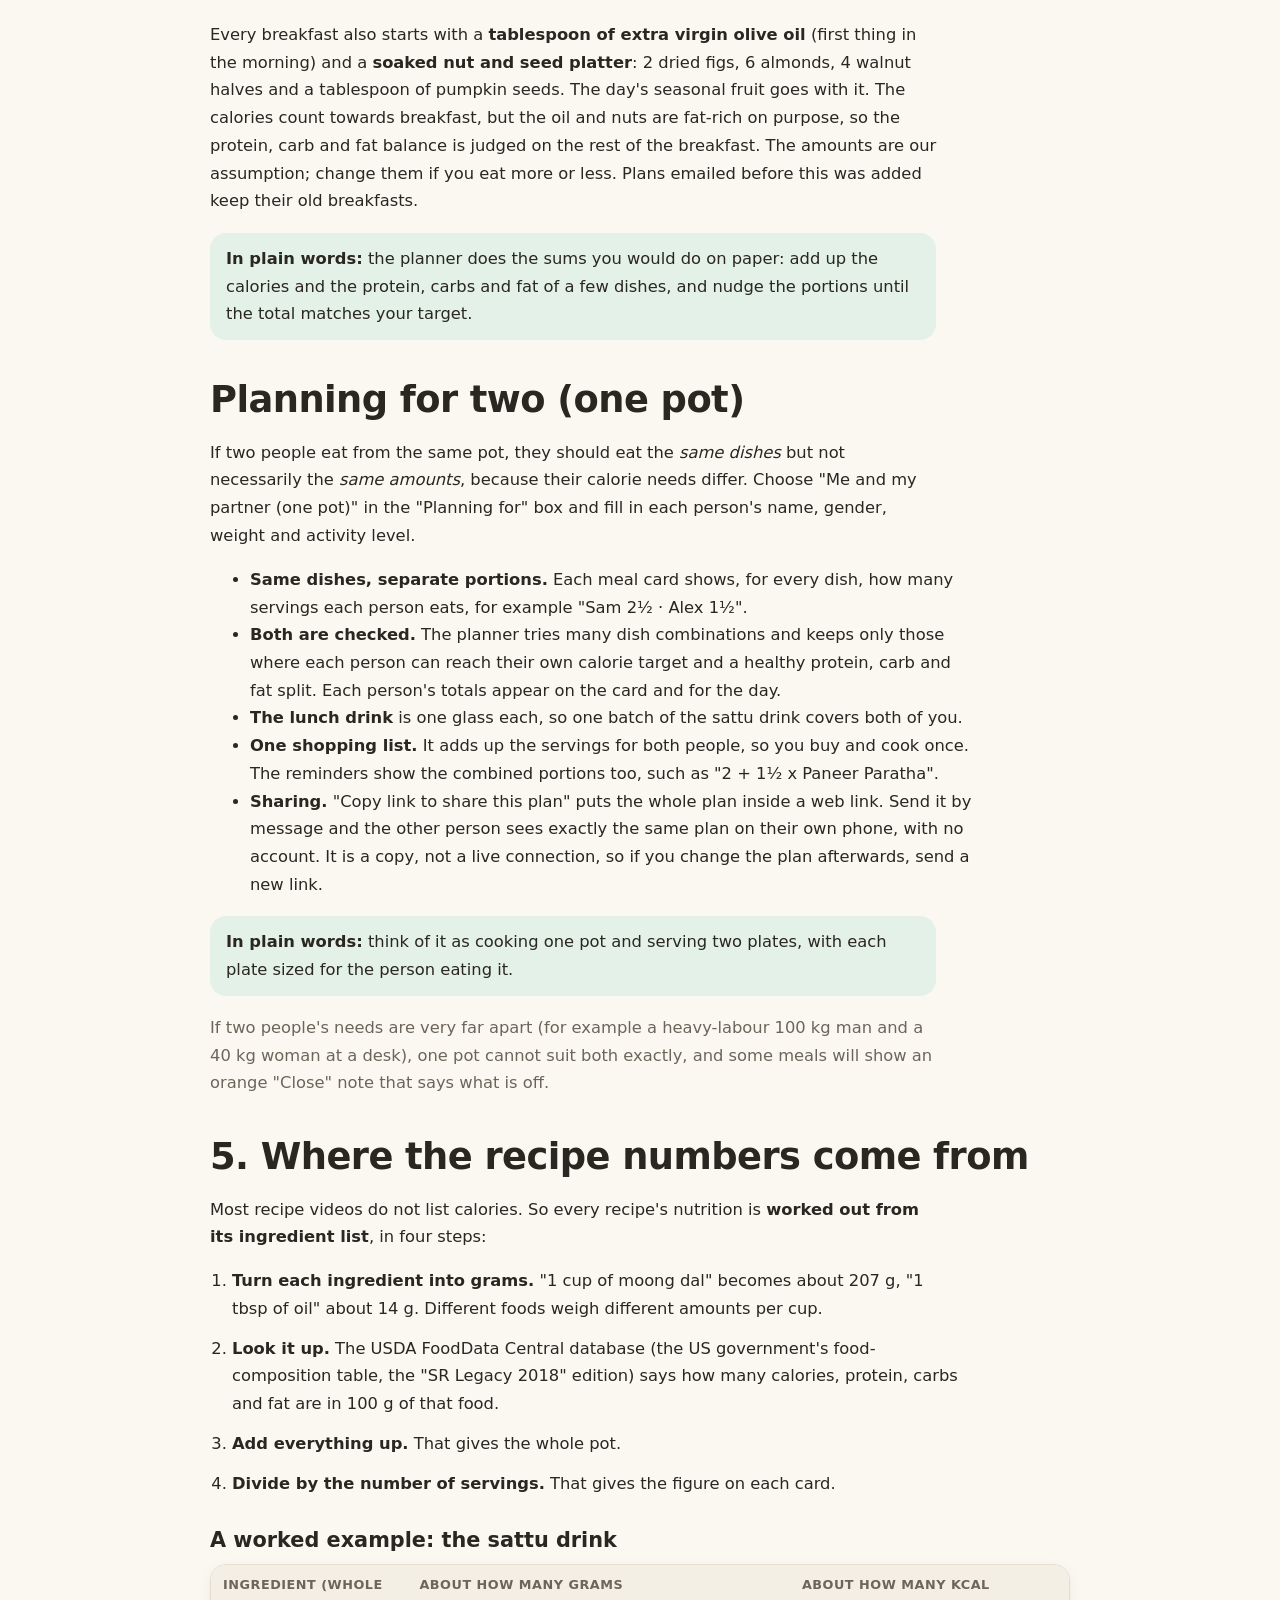
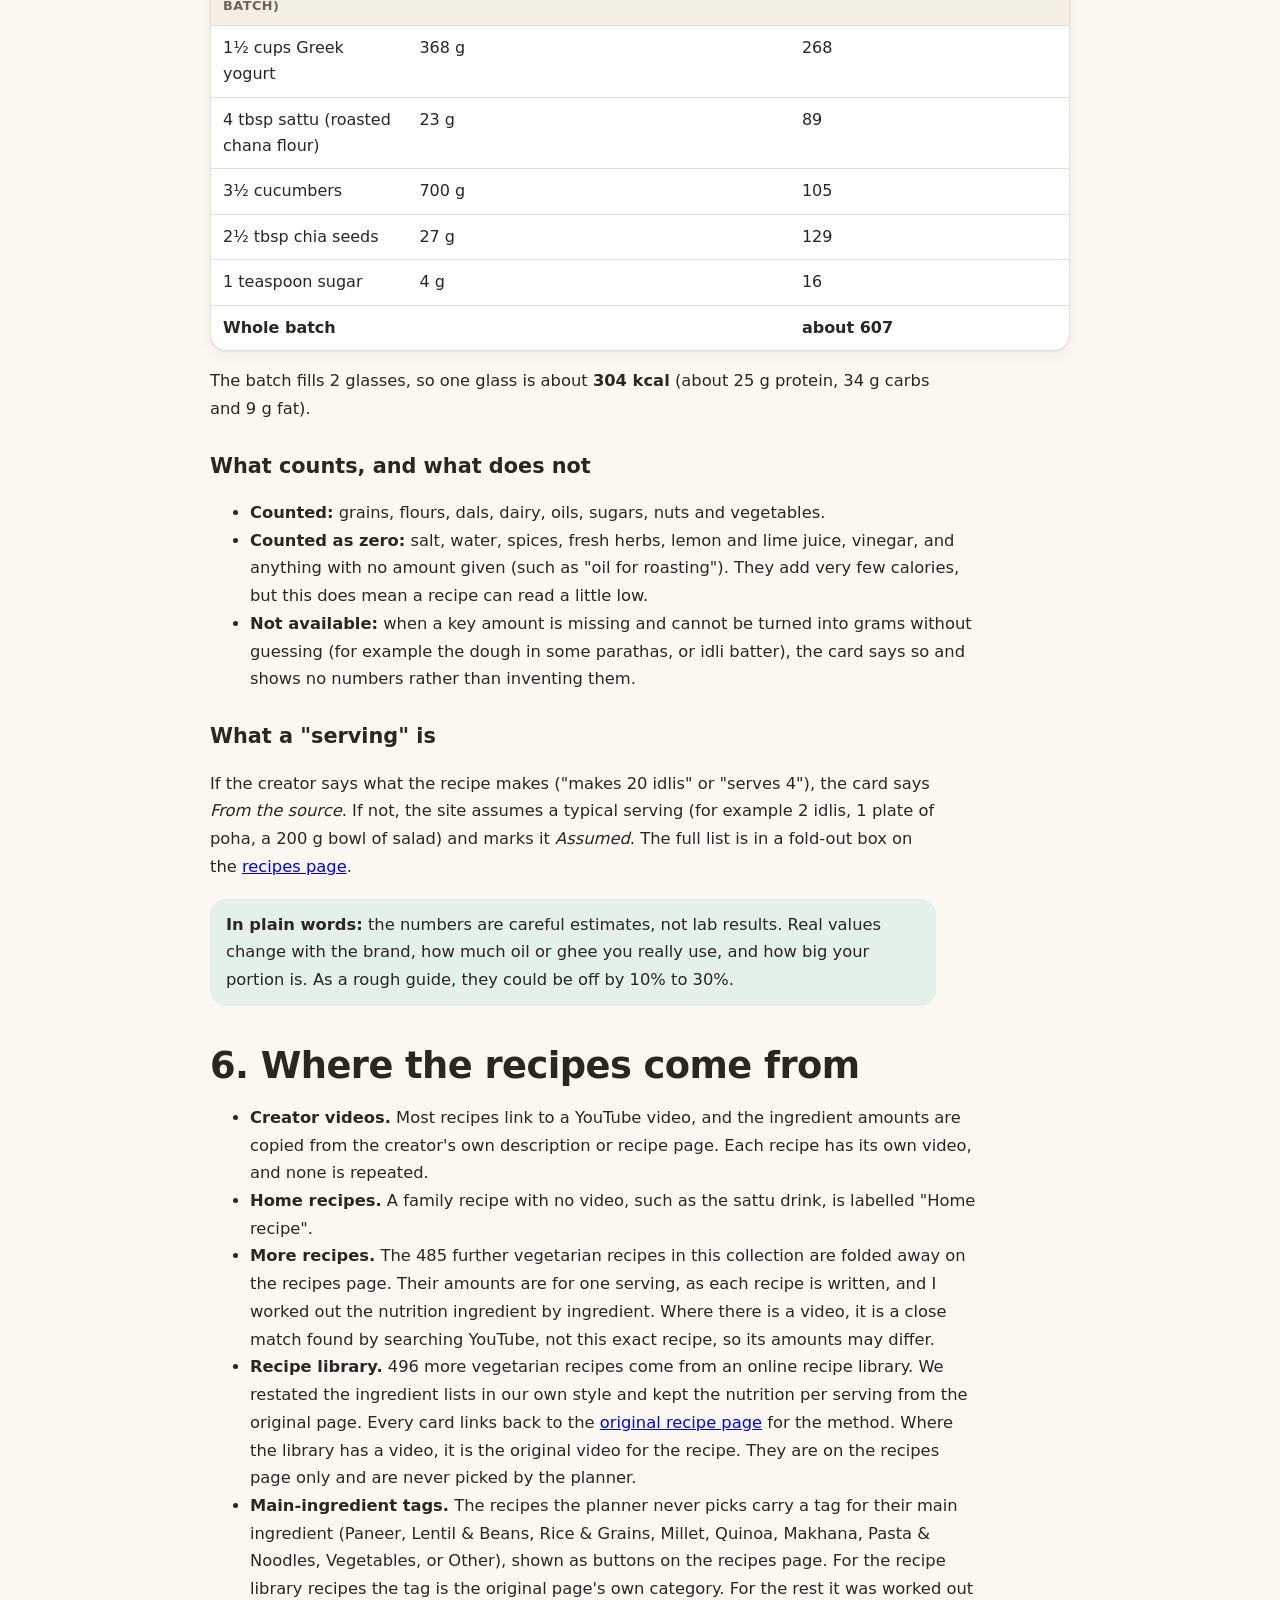
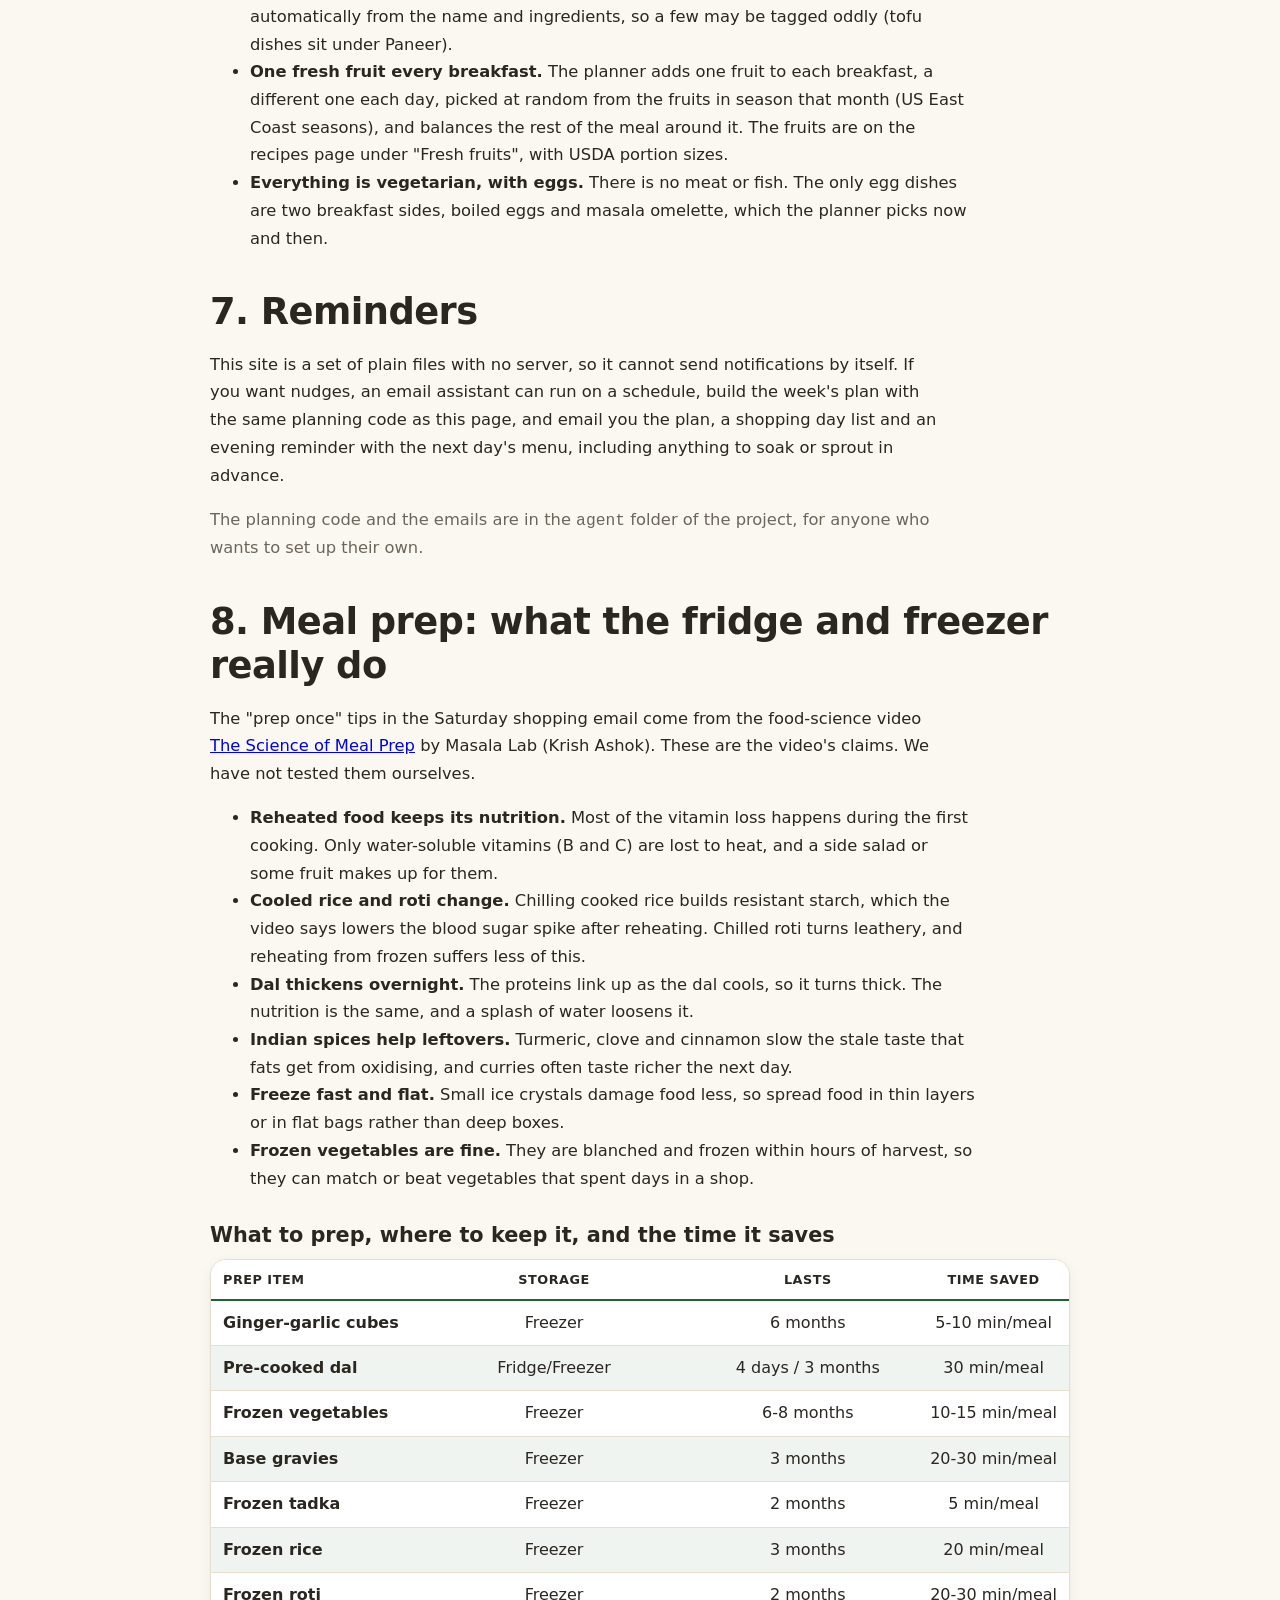
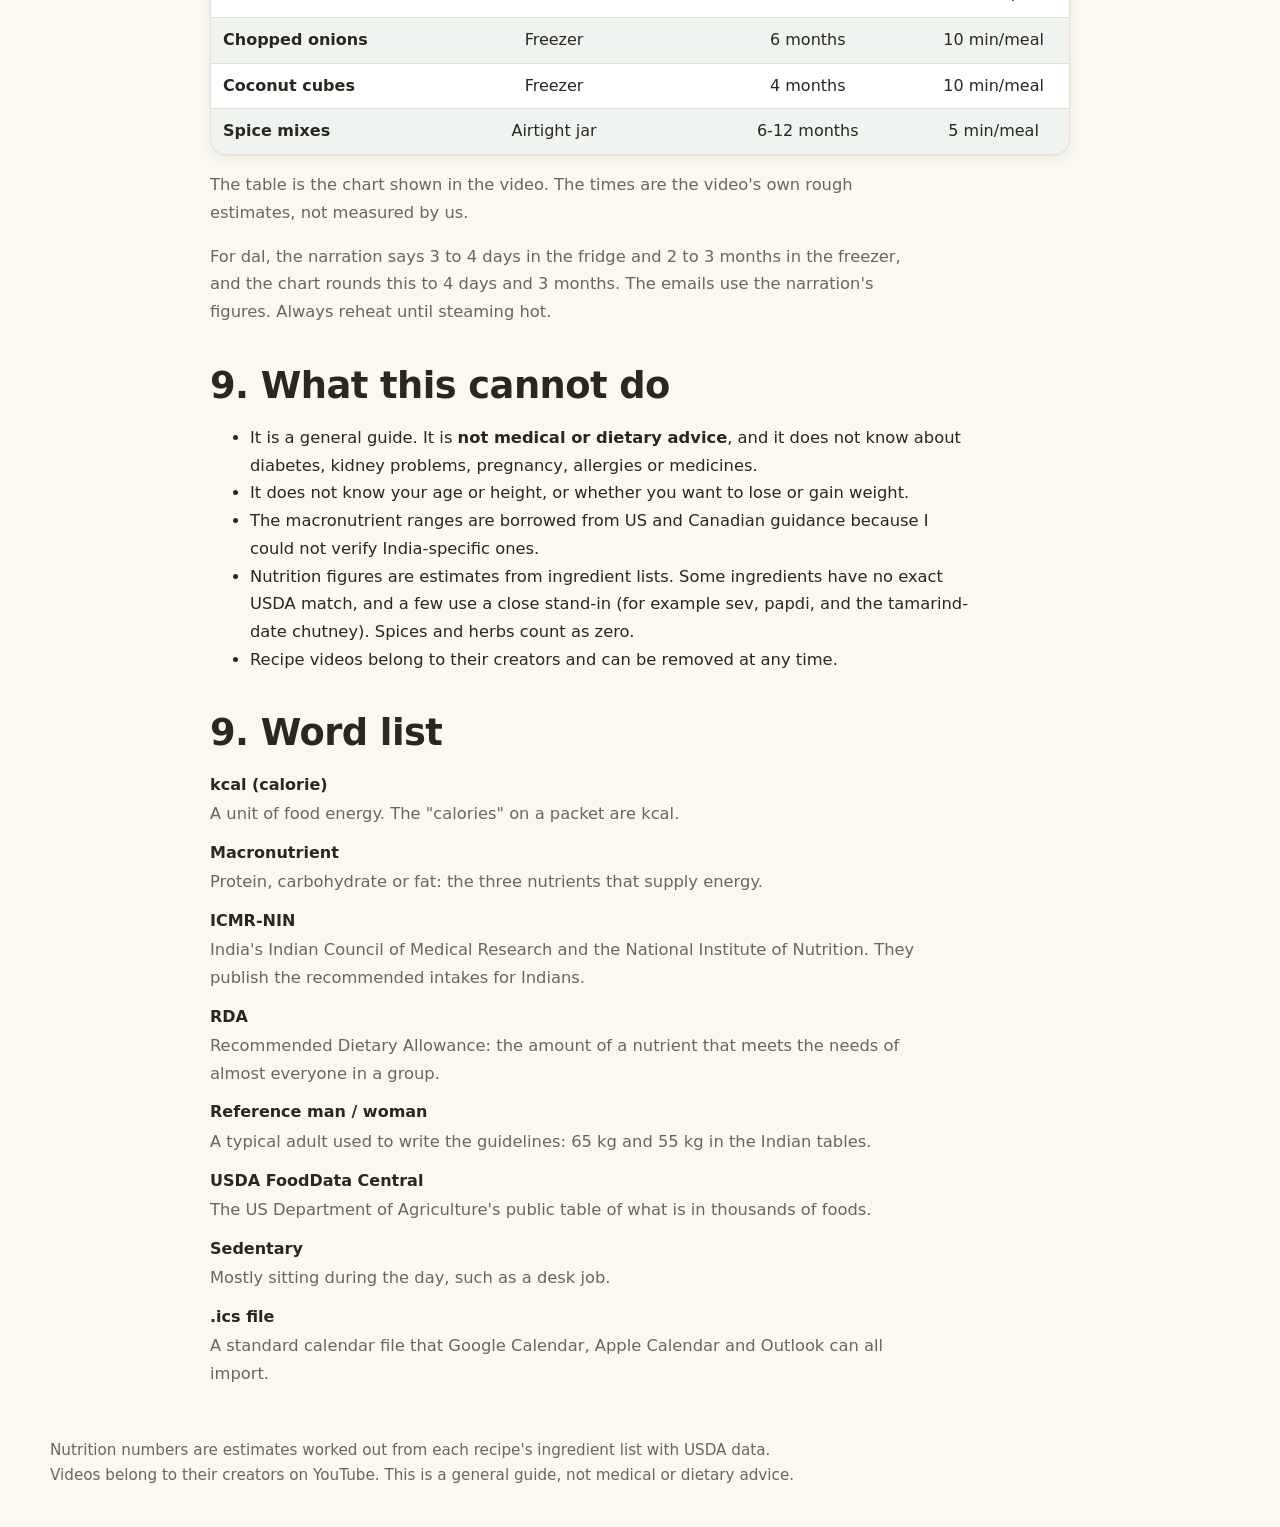
==== commit 0112c945: "Add 496 more recipes (recipes page only) and main-ingredient tags with a filter for all recipes the " ====
--- a/how-it-works.html
+++ b/how-it-works.html
@@ -273,7 +273,9 @@
       <ul>
         <li><strong>Creator videos.</strong> Most recipes link to a YouTube video, and the ingredient amounts are copied from the creator's own description or recipe page. Each recipe has its own video, and none is repeated.</li>
         <li><strong>Home recipes.</strong> A family recipe with no video, such as the sattu drink, is labelled "Home recipe".</li>
-        <li><strong>More recipes.</strong> The 485 further vegetarian recipes are folded away on the recipes page. Their amounts are for one serving, as each recipe is written, and I worked out the nutrition ingredient by ingredient. Where there is a video, it is a close match found by searching YouTube, not this exact recipe, so its amounts may differ.</li>
+        <li><strong>More recipes.</strong> The 485 further vegetarian recipes in this collection are folded away on the recipes page. Their amounts are for one serving, as each recipe is written, and I worked out the nutrition ingredient by ingredient. Where there is a video, it is a close match found by searching YouTube, not this exact recipe, so its amounts may differ.</li>
+        <li><strong>Recipe library.</strong> 496 more vegetarian recipes come from an online recipe library. We restated the ingredient lists in our own style and kept the nutrition per serving from the original page. Every card links back to the <a href="https://www.indianveggiedelight.com/" target="_blank" rel="noopener">original recipe page</a> for the method. Where the library has a video, it is the original video for the recipe. They are on the recipes page only and are never picked by the planner.</li>
+        <li><strong>Main-ingredient tags.</strong> The recipes the planner never picks carry a tag for their main ingredient (Paneer, Lentil &amp; Beans, Rice &amp; Grains, Millet, Quinoa, Makhana, Pasta &amp; Noodles, Vegetables, or Other), shown as buttons on the recipes page. For the recipe library recipes the tag is the original page's own category. For the rest it was worked out automatically from the name and ingredients, so a few may be tagged oddly (tofu dishes sit under Paneer).</li>
         <li><strong>One fresh fruit every breakfast.</strong> The planner adds one fruit to each breakfast, a different one each day, picked at random from the fruits in season that month (US East Coast seasons), and balances the rest of the meal around it. The fruits are on the recipes page under "Fresh fruits", with USDA portion sizes.</li>
         <li><strong>Everything is vegetarian, with eggs.</strong> There is no meat or fish. The only egg dishes are two breakfast sides, boiled eggs and masala omelette, which the planner picks now and then.</li>
       </ul>
--- a/style.css
+++ b/style.css
@@ -681,3 +681,10 @@
   .guide-table.prep-table { font-size: 0.8rem; }
   .guide-table.prep-table thead th { font-size: 0.68rem; }
 }
+
+/* Recipes page: main-ingredient filter and tag pills */
+.tag-filter { display: flex; flex-wrap: wrap; align-items: center; gap: 8px; margin: 12px 0 4px; }
+.tag-filter-label { font-weight: 700; font-size: 0.85rem; color: var(--muted); margin-right: 2px; }
+.tag-btn { cursor: pointer; font: inherit; }
+.tag-btn[aria-pressed="true"] { background: var(--accent-strong); color: #fff; border-color: var(--accent-strong); }
+.tag-pill { display: inline-block; margin: 4px 4px 0 0; padding: 1px 9px; font-size: 0.72rem; font-weight: 700; border-radius: 999px; background: color-mix(in srgb, var(--accent-strong) 12%, transparent); color: var(--accent-strong); }
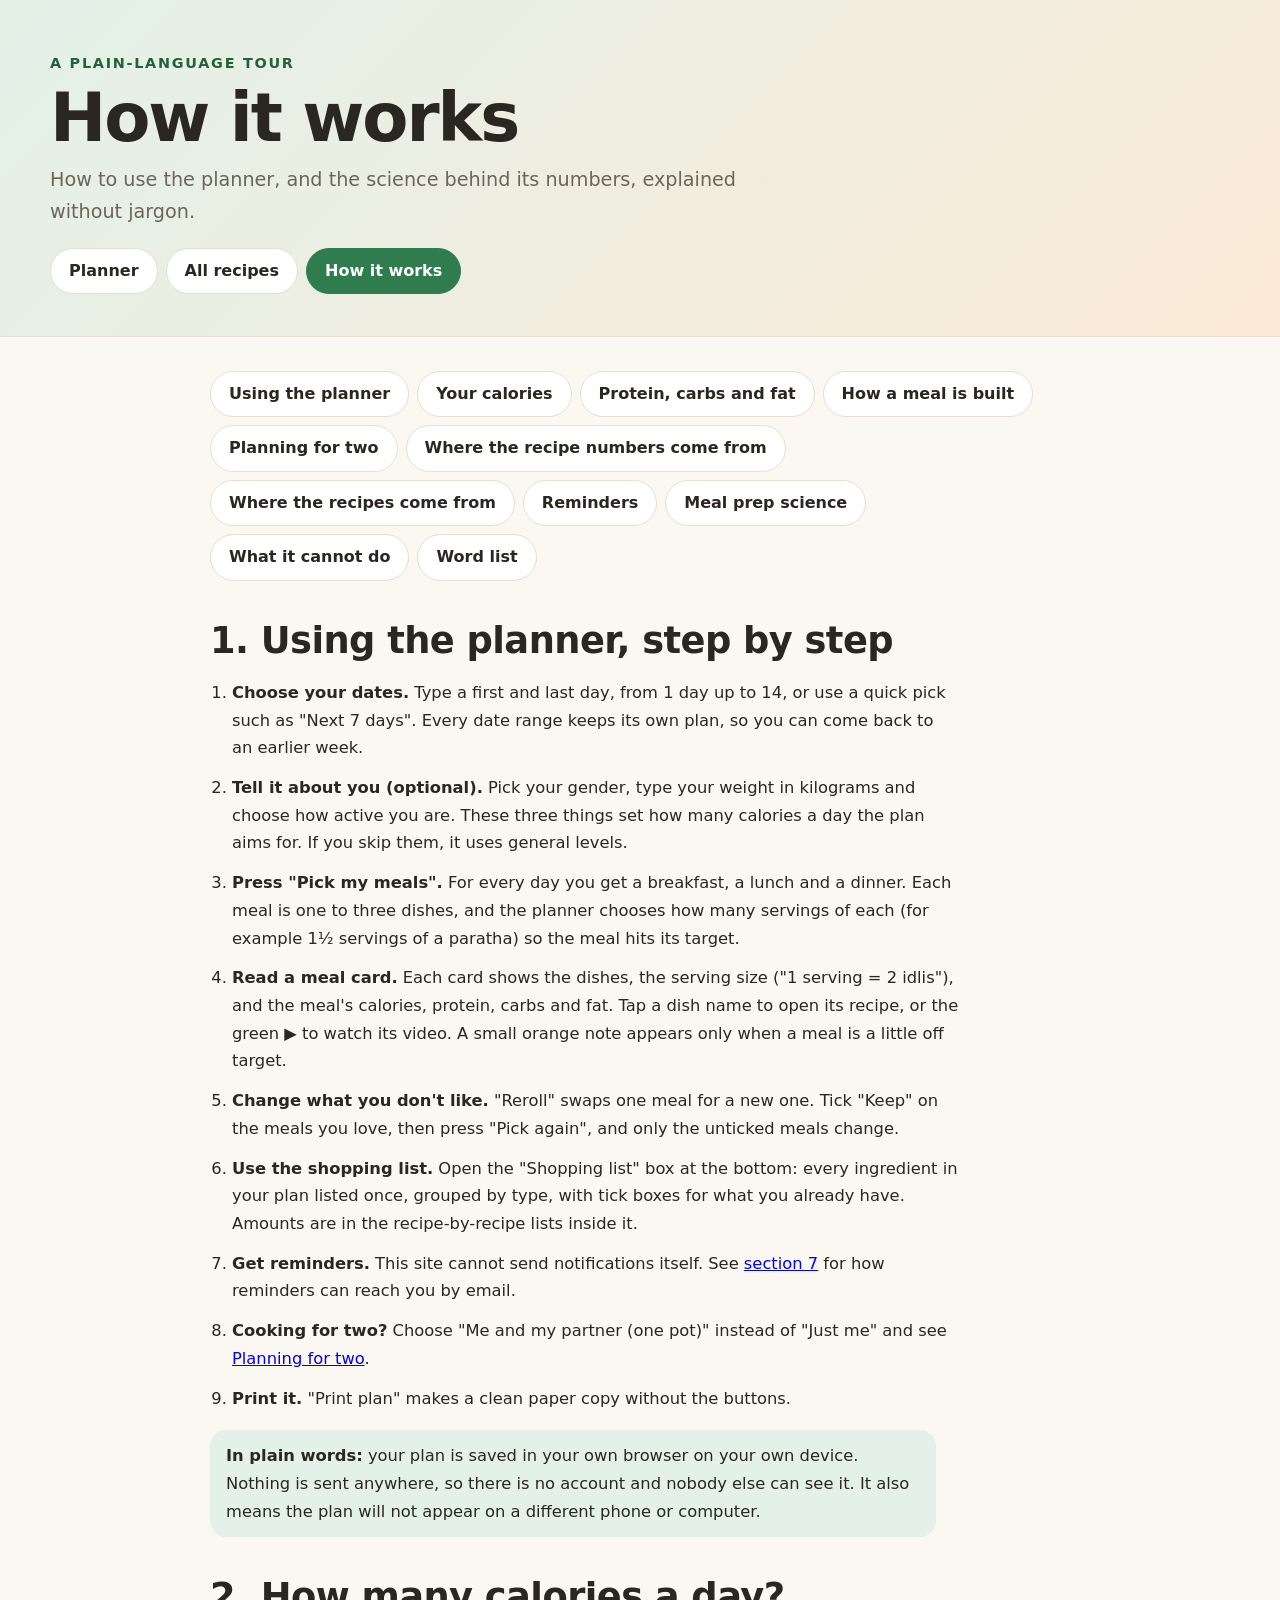
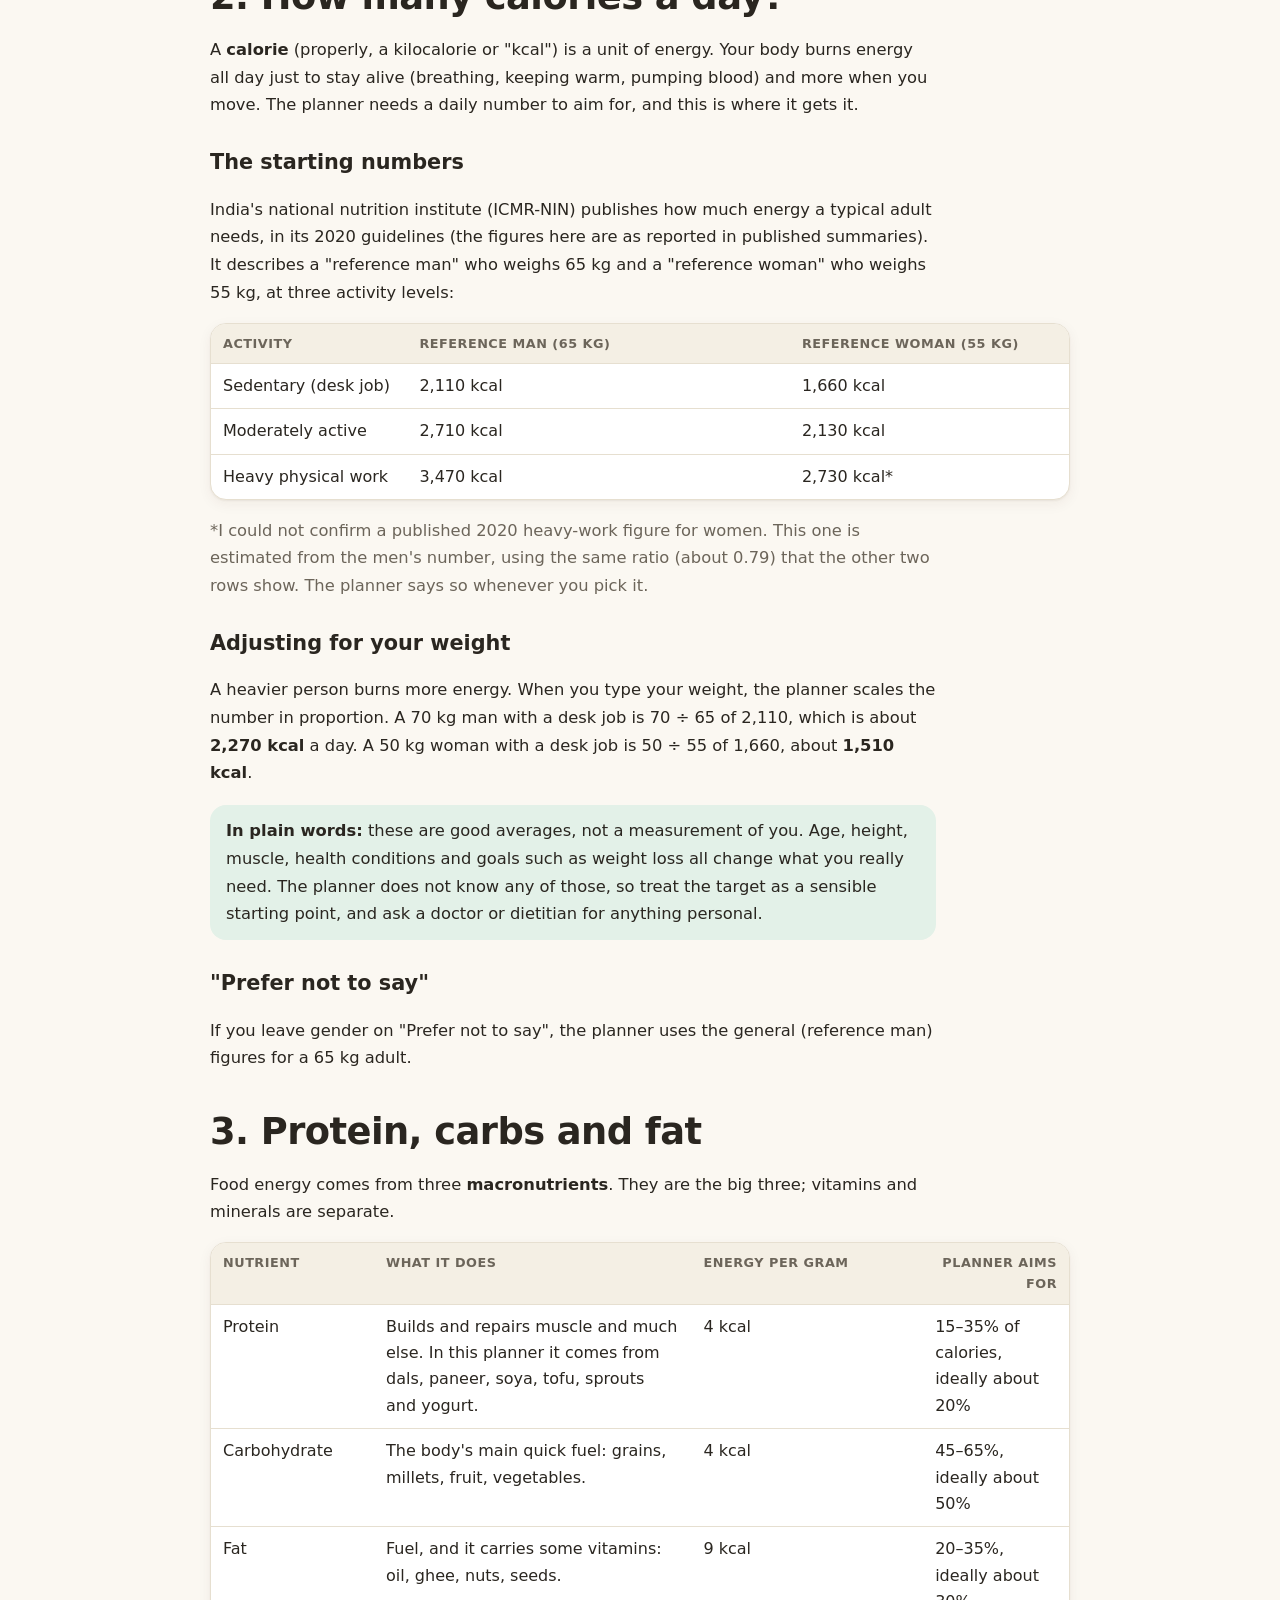
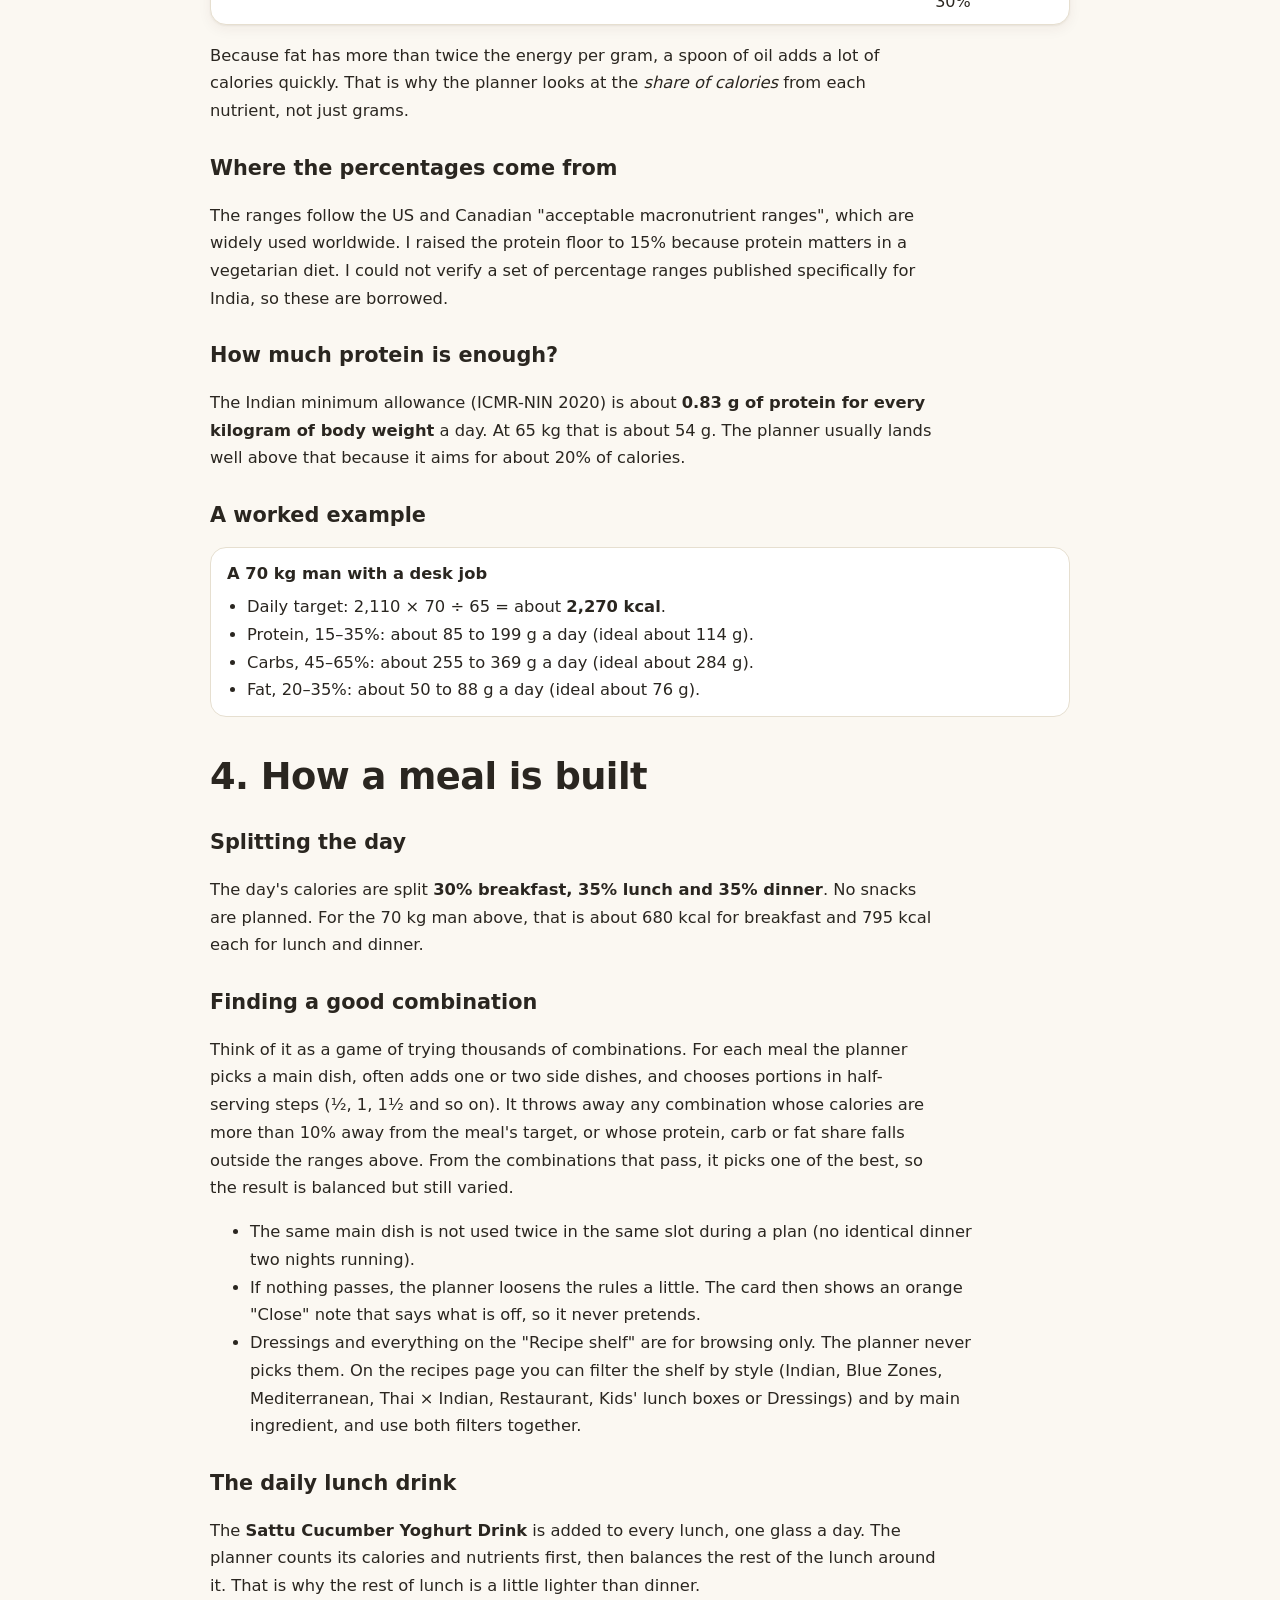
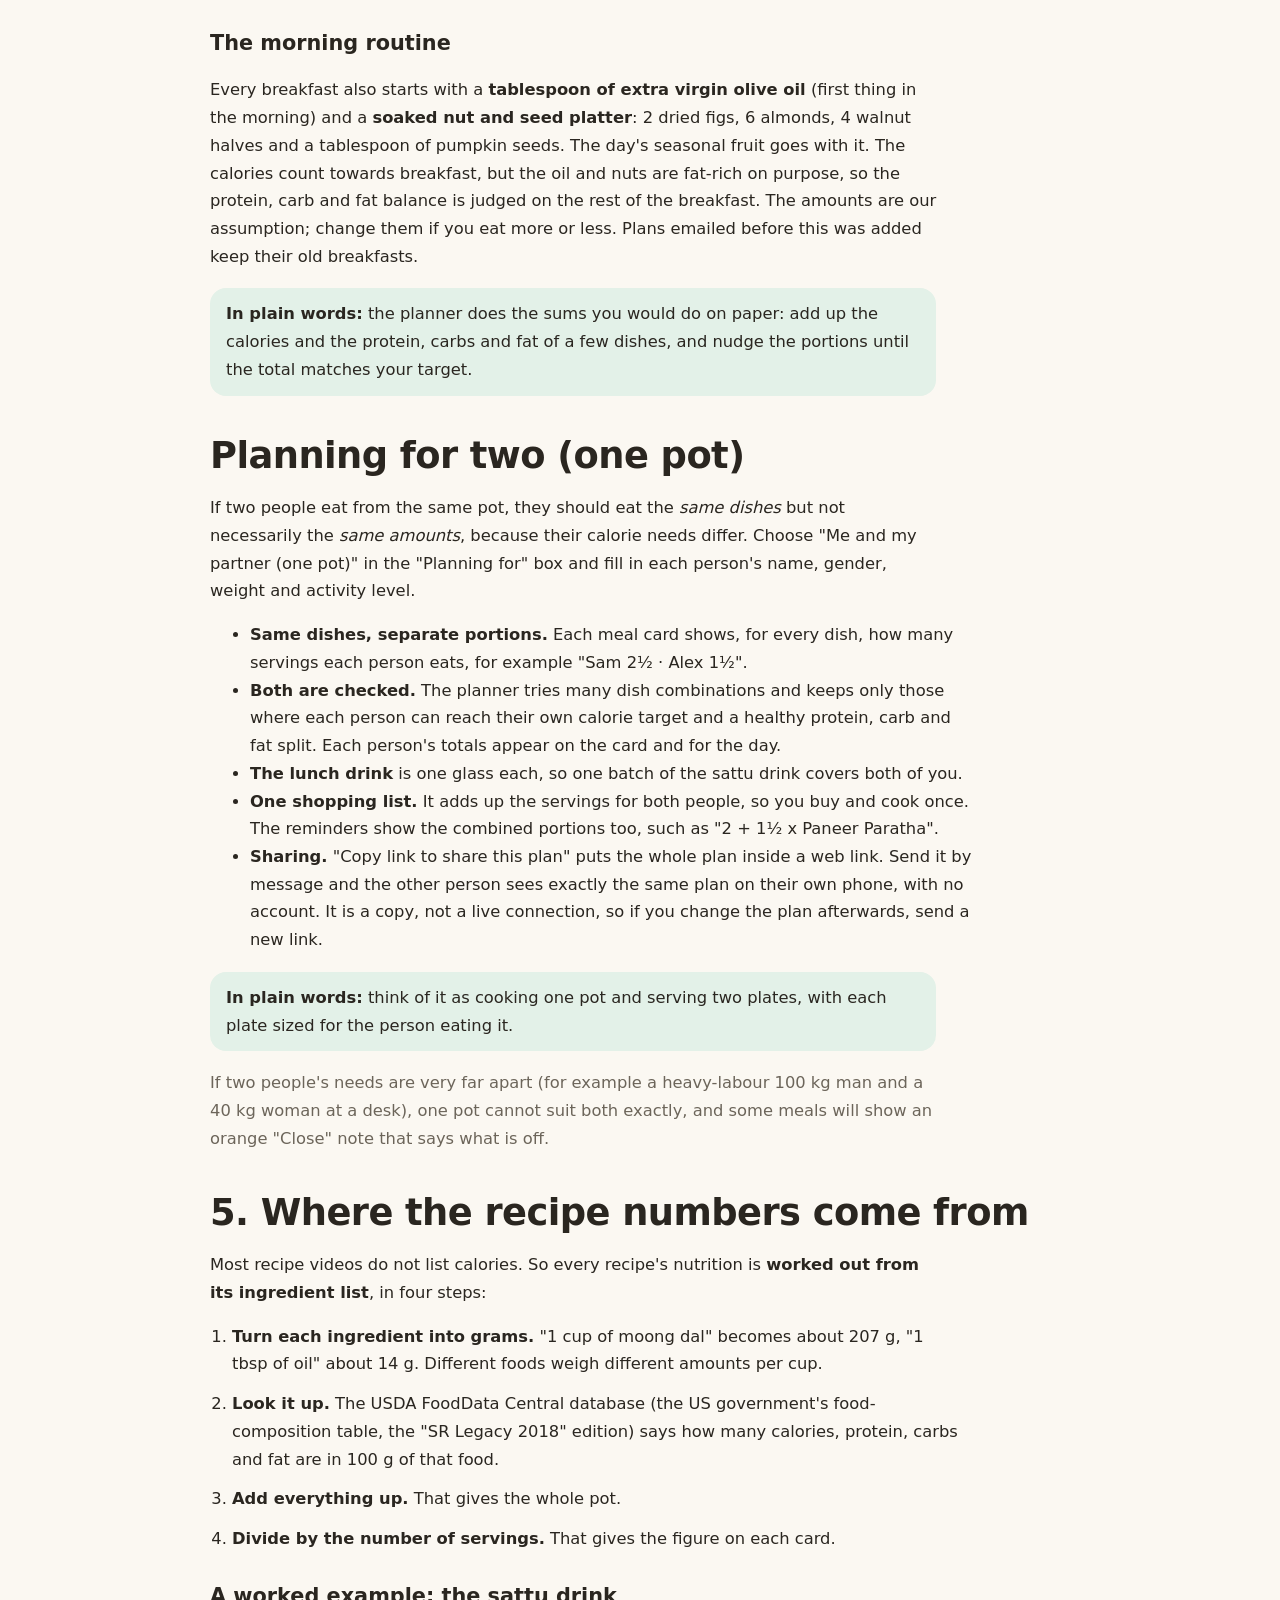
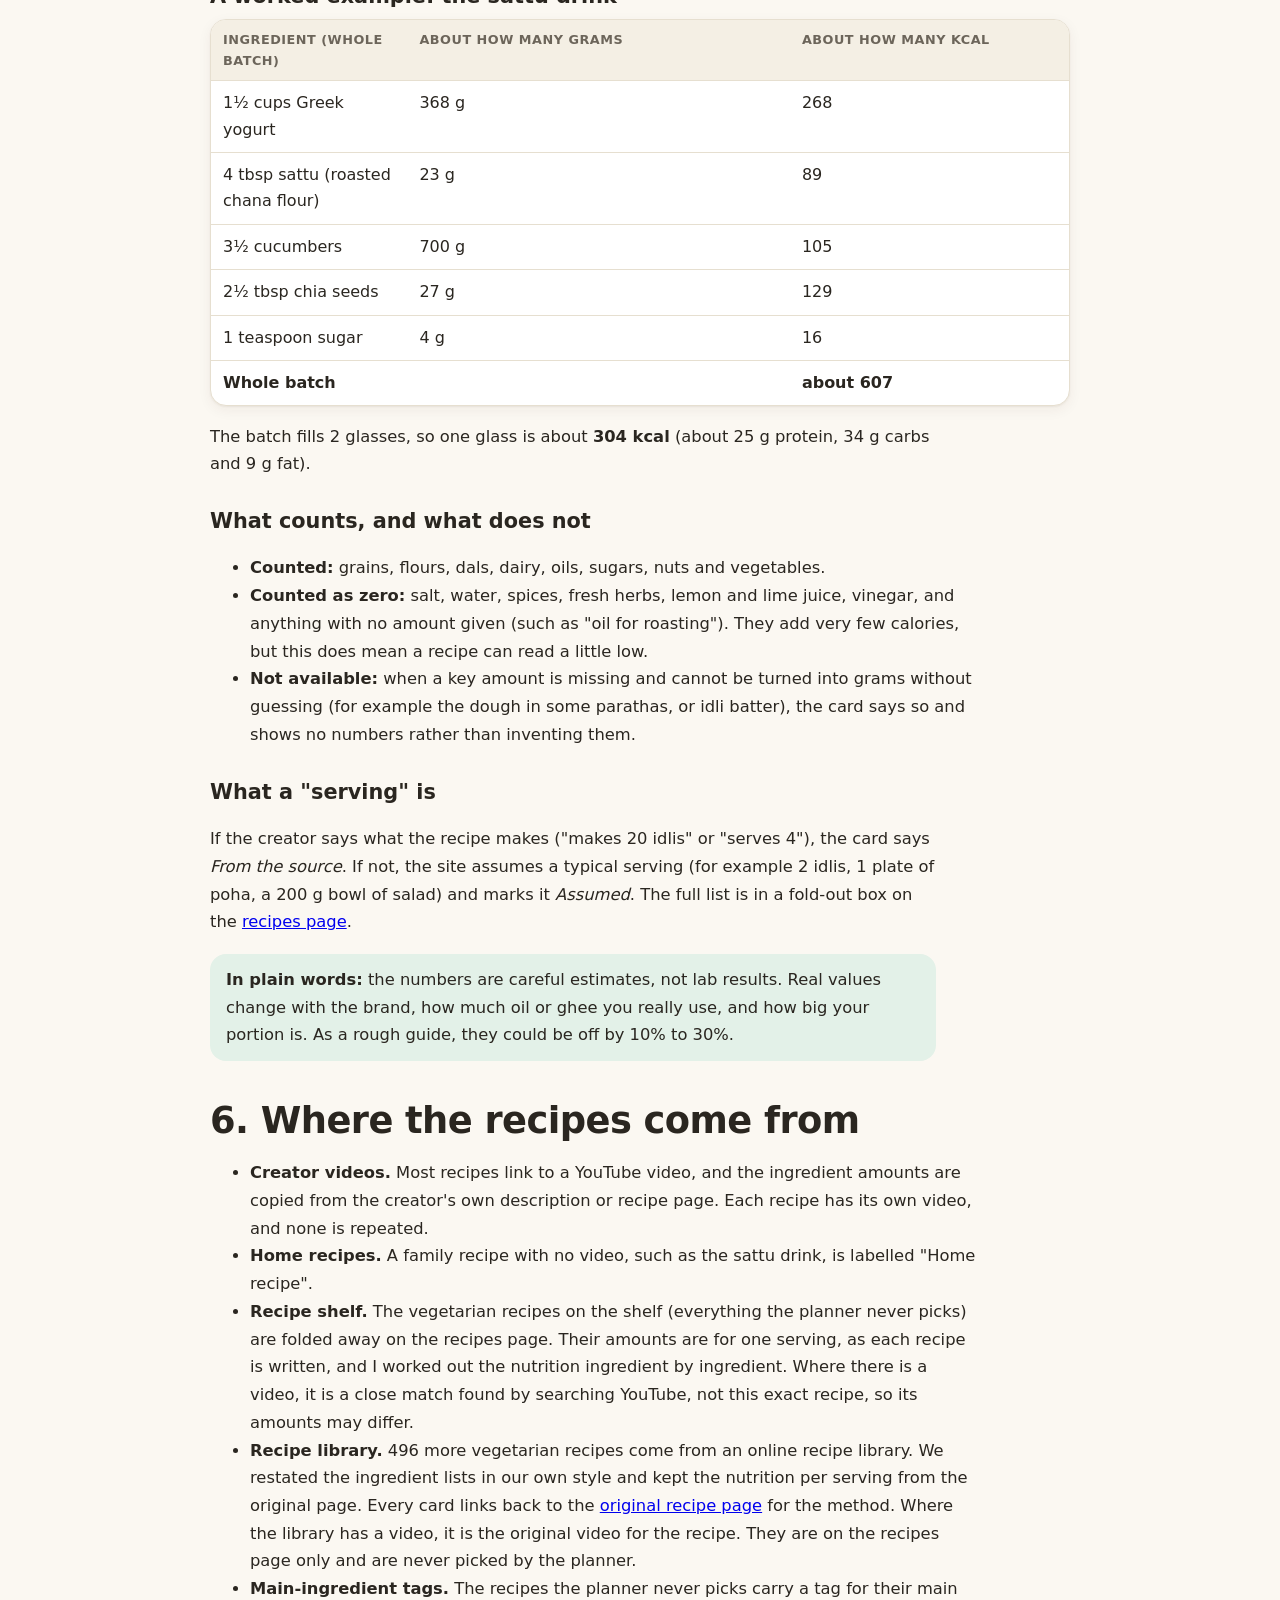
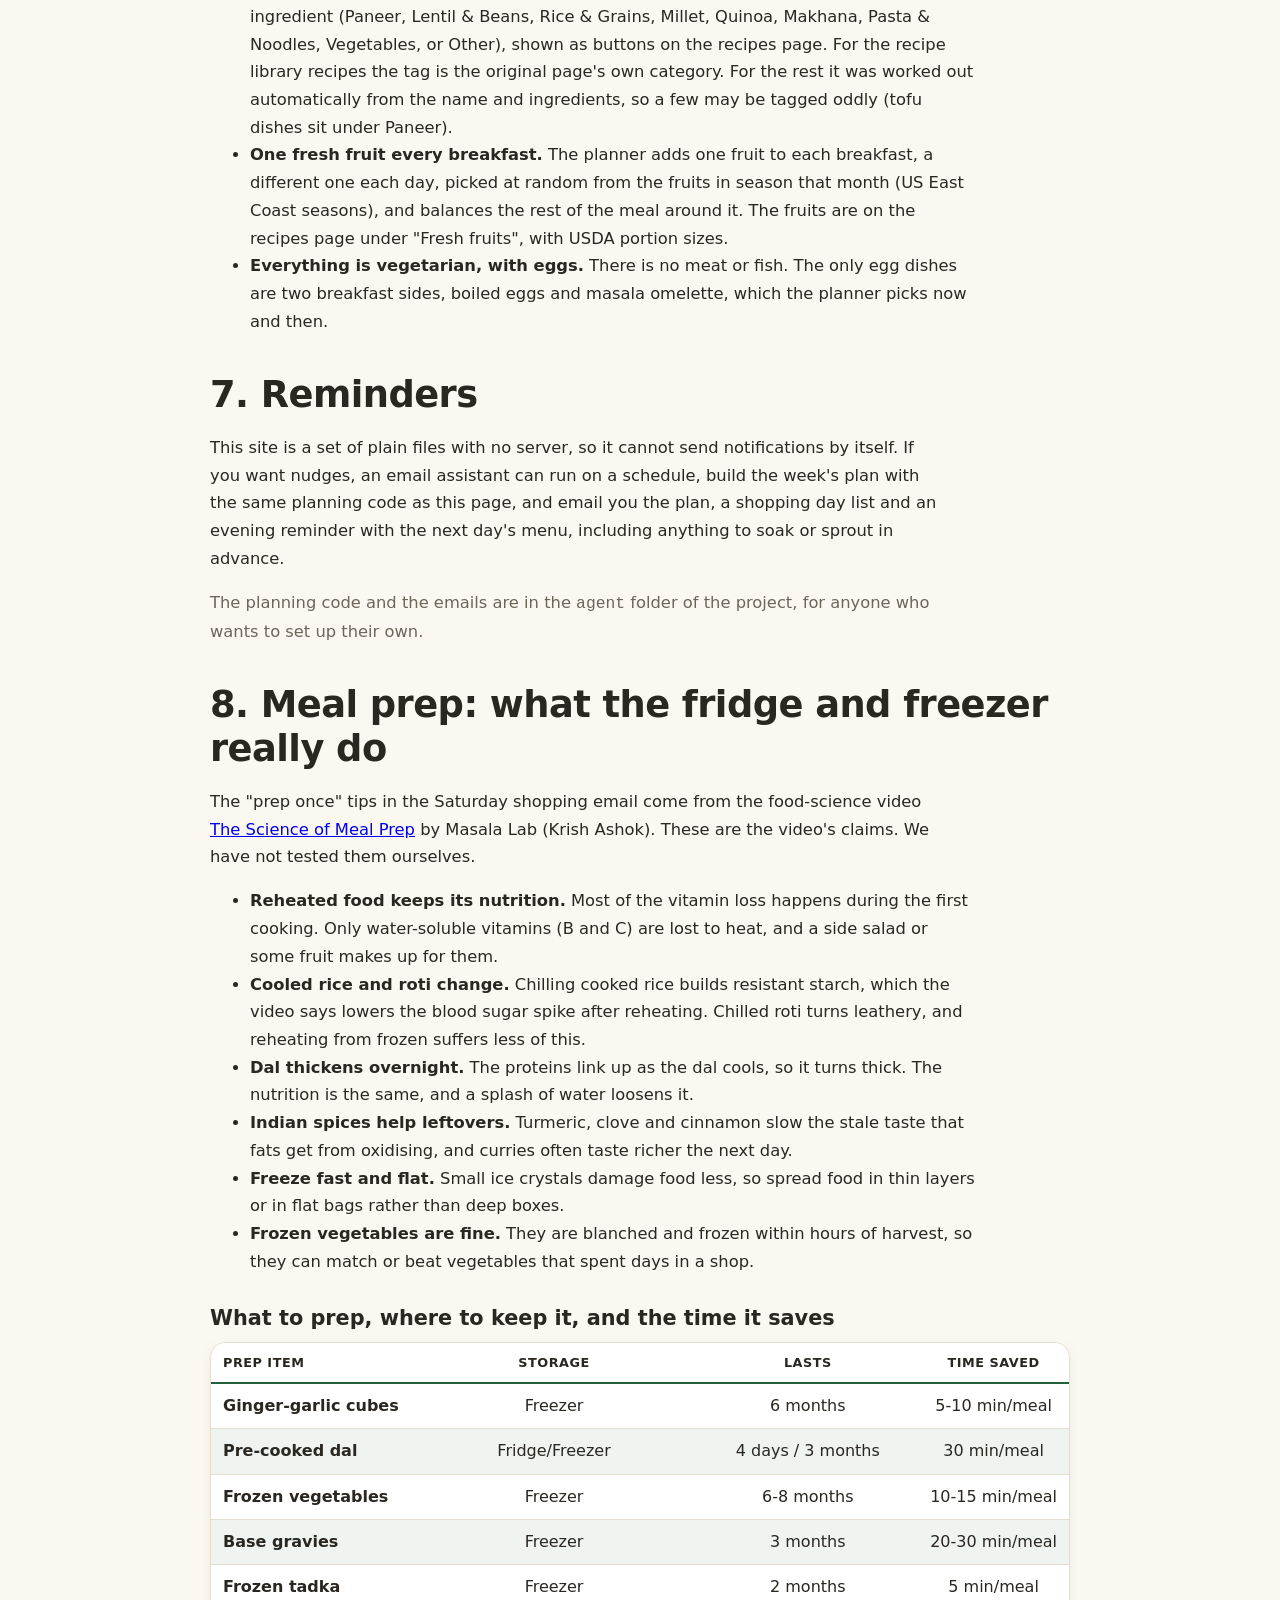
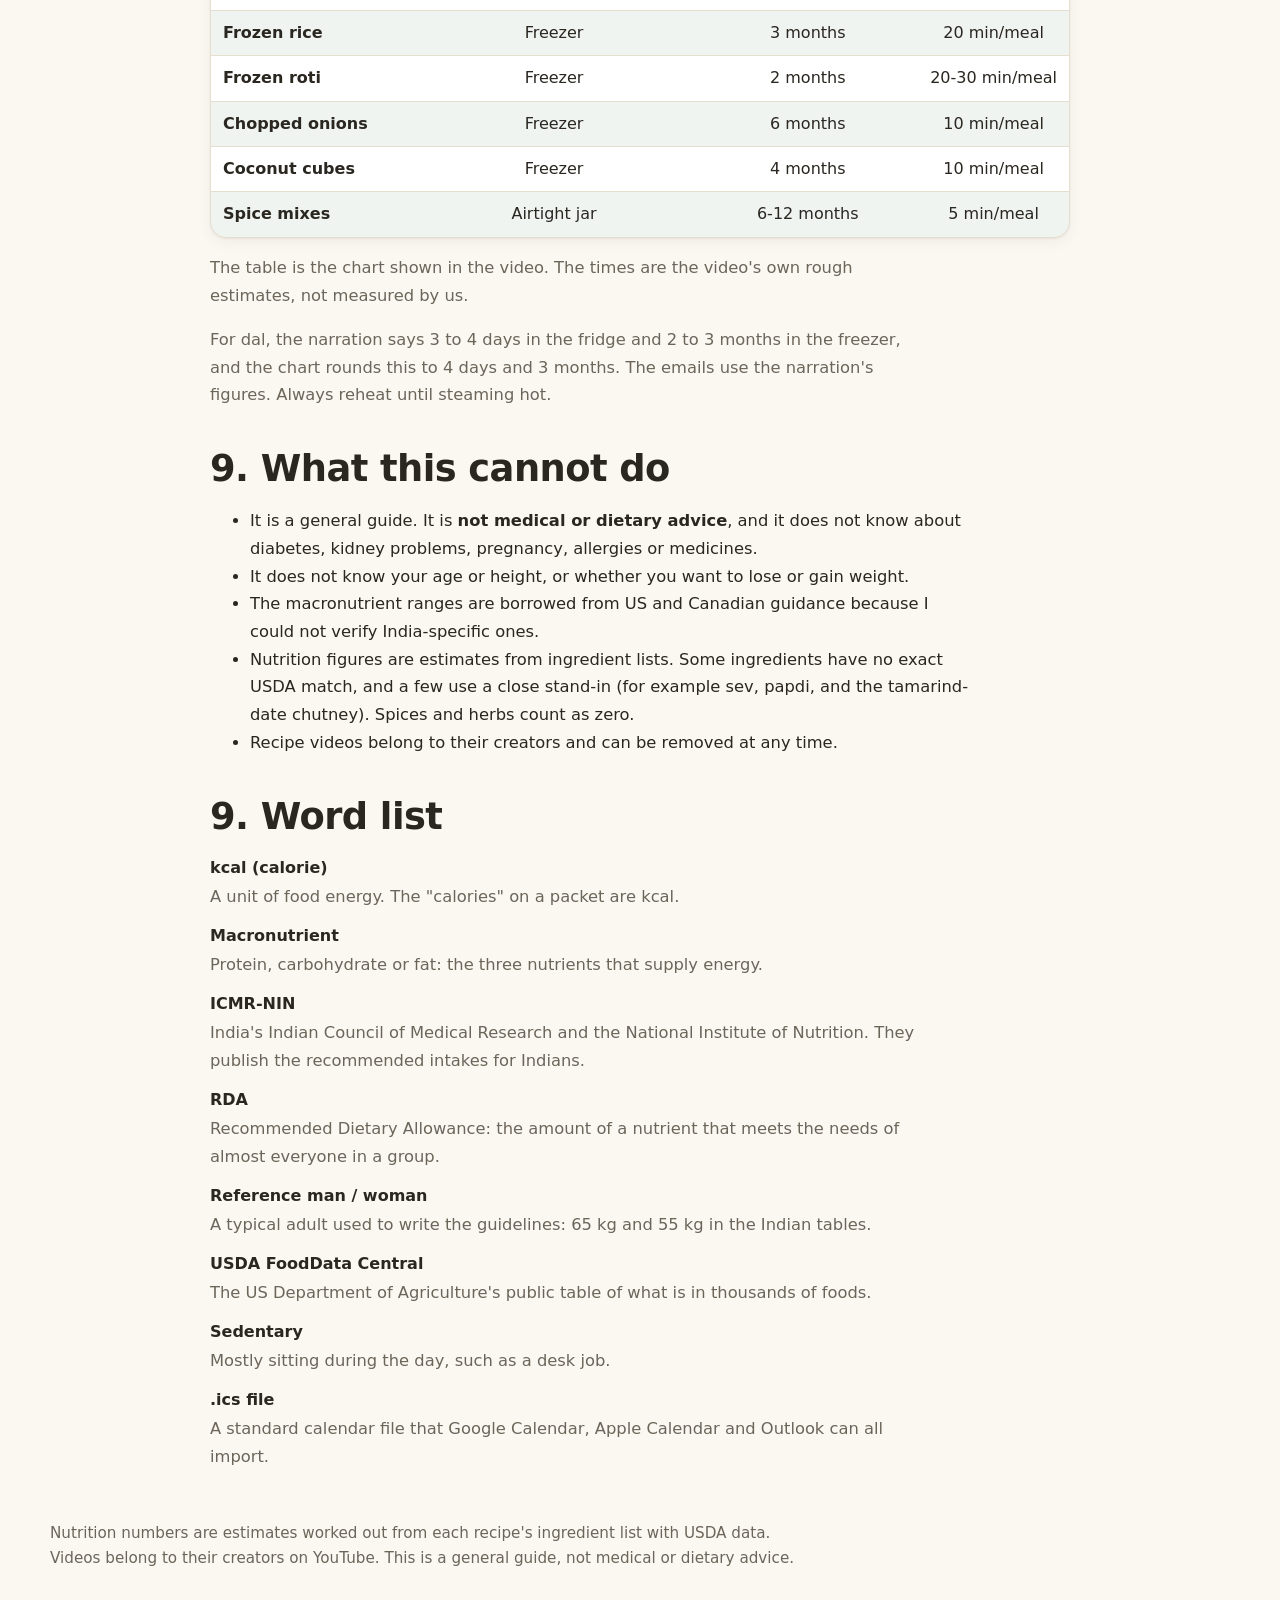
==== commit 5261ee40: "Rename not-picked recipes to Recipe shelf; add Style filter (Indian, Blue Zones, Mediterranean, Thai" ====
--- a/how-it-works.html
+++ b/how-it-works.html
@@ -187,7 +187,7 @@
       <ul>
         <li>The same main dish is not used twice in the same slot during a plan (no identical dinner two nights running).</li>
         <li>If nothing passes, the planner loosens the rules a little. The card then shows an orange "Close" note that says what is off, so it never pretends.</li>
-        <li>Dressings and the "More recipes" sections are for browsing only. The planner never picks them.</li>
+        <li>Dressings and everything on the "Recipe shelf" are for browsing only. The planner never picks them. On the recipes page you can filter the shelf by style (Indian, Blue Zones, Mediterranean, Thai &times; Indian, Restaurant, Kids' lunch boxes or Dressings) and by main ingredient, and use both filters together.</li>
       </ul>
       <h3>The daily lunch drink</h3>
       <p>
@@ -273,7 +273,7 @@
       <ul>
         <li><strong>Creator videos.</strong> Most recipes link to a YouTube video, and the ingredient amounts are copied from the creator's own description or recipe page. Each recipe has its own video, and none is repeated.</li>
         <li><strong>Home recipes.</strong> A family recipe with no video, such as the sattu drink, is labelled "Home recipe".</li>
-        <li><strong>More recipes.</strong> The 485 further vegetarian recipes in this collection are folded away on the recipes page. Their amounts are for one serving, as each recipe is written, and I worked out the nutrition ingredient by ingredient. Where there is a video, it is a close match found by searching YouTube, not this exact recipe, so its amounts may differ.</li>
+        <li><strong>Recipe shelf.</strong> The vegetarian recipes on the shelf (everything the planner never picks) are folded away on the recipes page. Their amounts are for one serving, as each recipe is written, and I worked out the nutrition ingredient by ingredient. Where there is a video, it is a close match found by searching YouTube, not this exact recipe, so its amounts may differ.</li>
         <li><strong>Recipe library.</strong> 496 more vegetarian recipes come from an online recipe library. We restated the ingredient lists in our own style and kept the nutrition per serving from the original page. Every card links back to the <a href="https://www.indianveggiedelight.com/" target="_blank" rel="noopener">original recipe page</a> for the method. Where the library has a video, it is the original video for the recipe. They are on the recipes page only and are never picked by the planner.</li>
         <li><strong>Main-ingredient tags.</strong> The recipes the planner never picks carry a tag for their main ingredient (Paneer, Lentil &amp; Beans, Rice &amp; Grains, Millet, Quinoa, Makhana, Pasta &amp; Noodles, Vegetables, or Other), shown as buttons on the recipes page. For the recipe library recipes the tag is the original page's own category. For the rest it was worked out automatically from the name and ingredients, so a few may be tagged oddly (tofu dishes sit under Paneer).</li>
         <li><strong>One fresh fruit every breakfast.</strong> The planner adds one fruit to each breakfast, a different one each day, picked at random from the fruits in season that month (US East Coast seasons), and balances the rest of the meal around it. The fruits are on the recipes page under "Fresh fruits", with USDA portion sizes.</li>
--- a/style.css
+++ b/style.css
@@ -414,7 +414,7 @@
 .range-msg { margin: 0; font-size: 0.92rem; color: var(--accent-strong); font-weight: 600; }
 .range-msg.problem { color: var(--warm); }
 
-/* Folded sections (the More recipes): the heading is the click target */
+/* Folded sections (the Recipe shelf): the heading is the click target */
 details.fold > summary { cursor: pointer; list-style-position: inside; }
 details.fold > summary h2 { display: inline; }
 details.fold > summary:hover h2 { color: var(--accent-strong); }
@@ -686,5 +686,6 @@
 .tag-filter { display: flex; flex-wrap: wrap; align-items: center; gap: 8px; margin: 12px 0 4px; }
 .tag-filter-label { font-weight: 700; font-size: 0.85rem; color: var(--muted); margin-right: 2px; }
 .tag-btn { cursor: pointer; font: inherit; }
+.style-pill { background: transparent; border: 1px solid currentColor; }
 .tag-btn[aria-pressed="true"] { background: var(--accent-strong); color: #fff; border-color: var(--accent-strong); }
 .tag-pill { display: inline-block; margin: 4px 4px 0 0; padding: 1px 9px; font-size: 0.72rem; font-weight: 700; border-radius: 999px; background: color-mix(in srgb, var(--accent-strong) 12%, transparent); color: var(--accent-strong); }
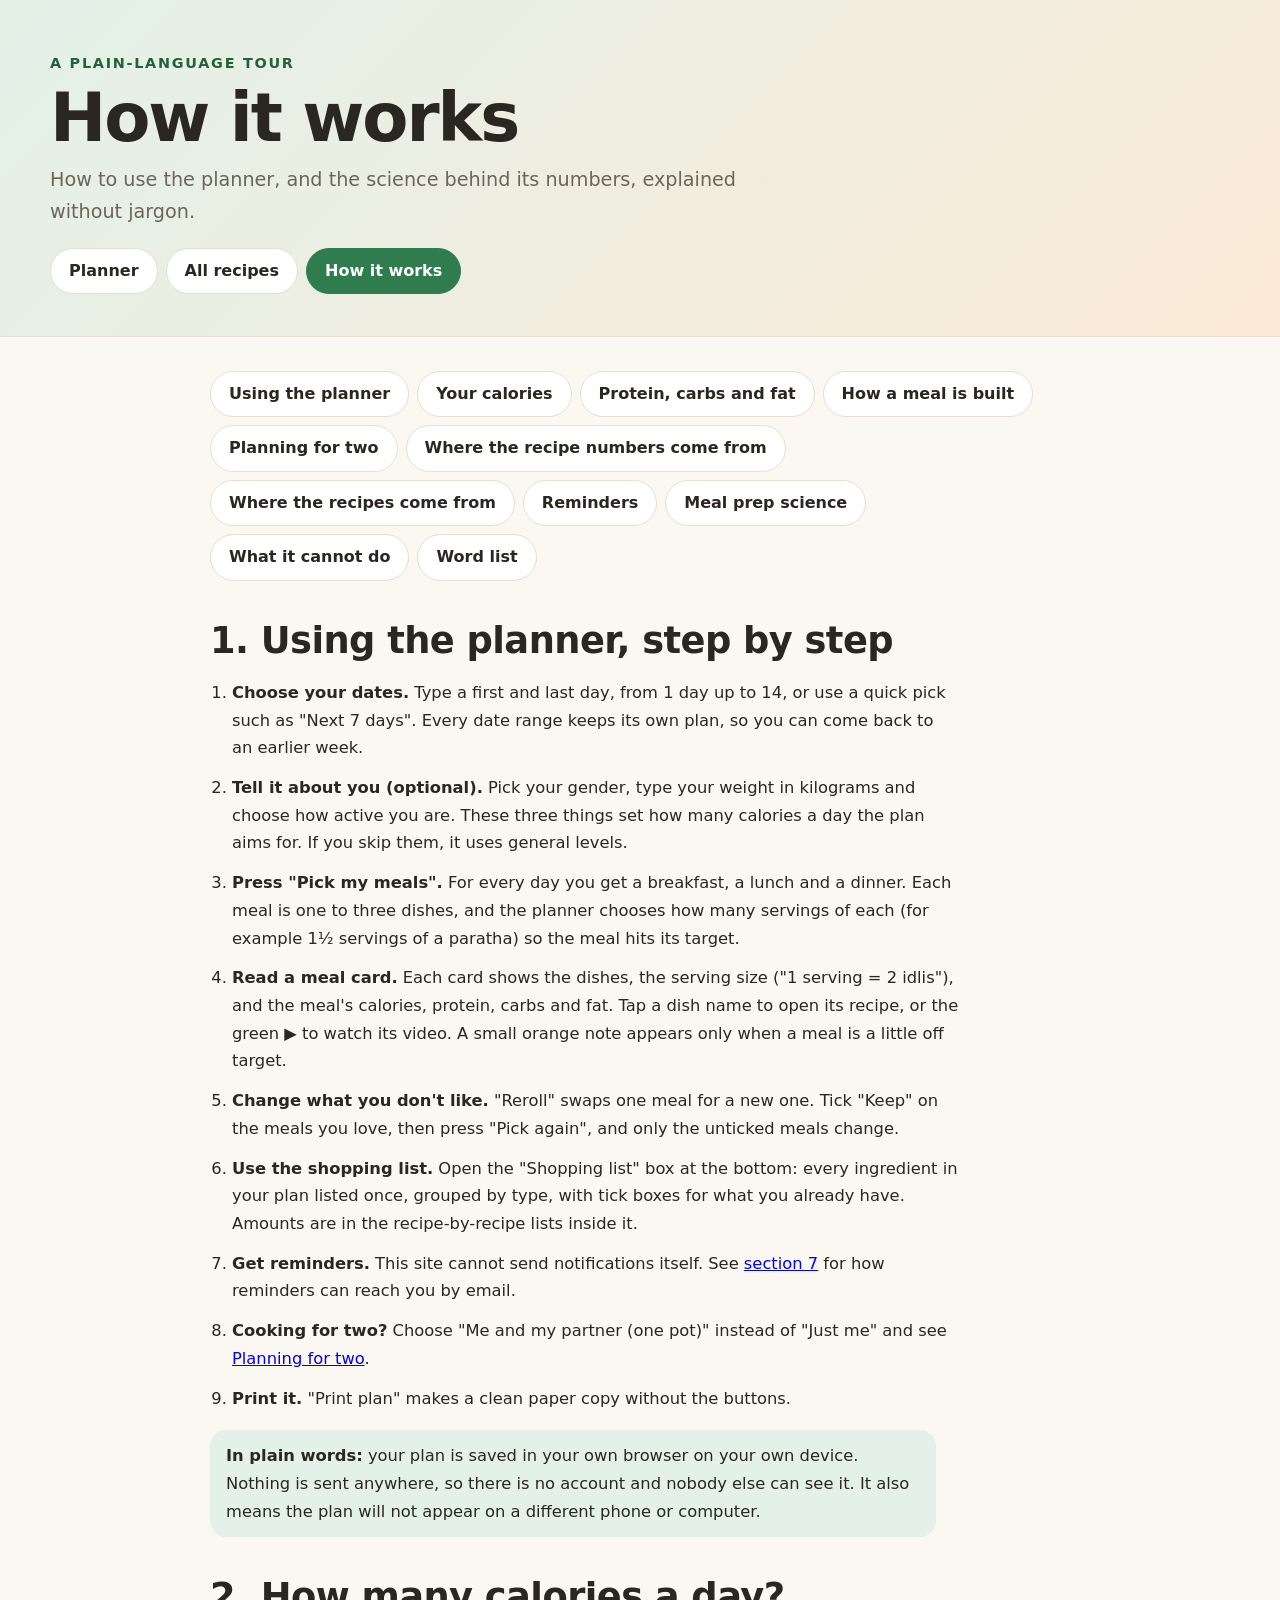
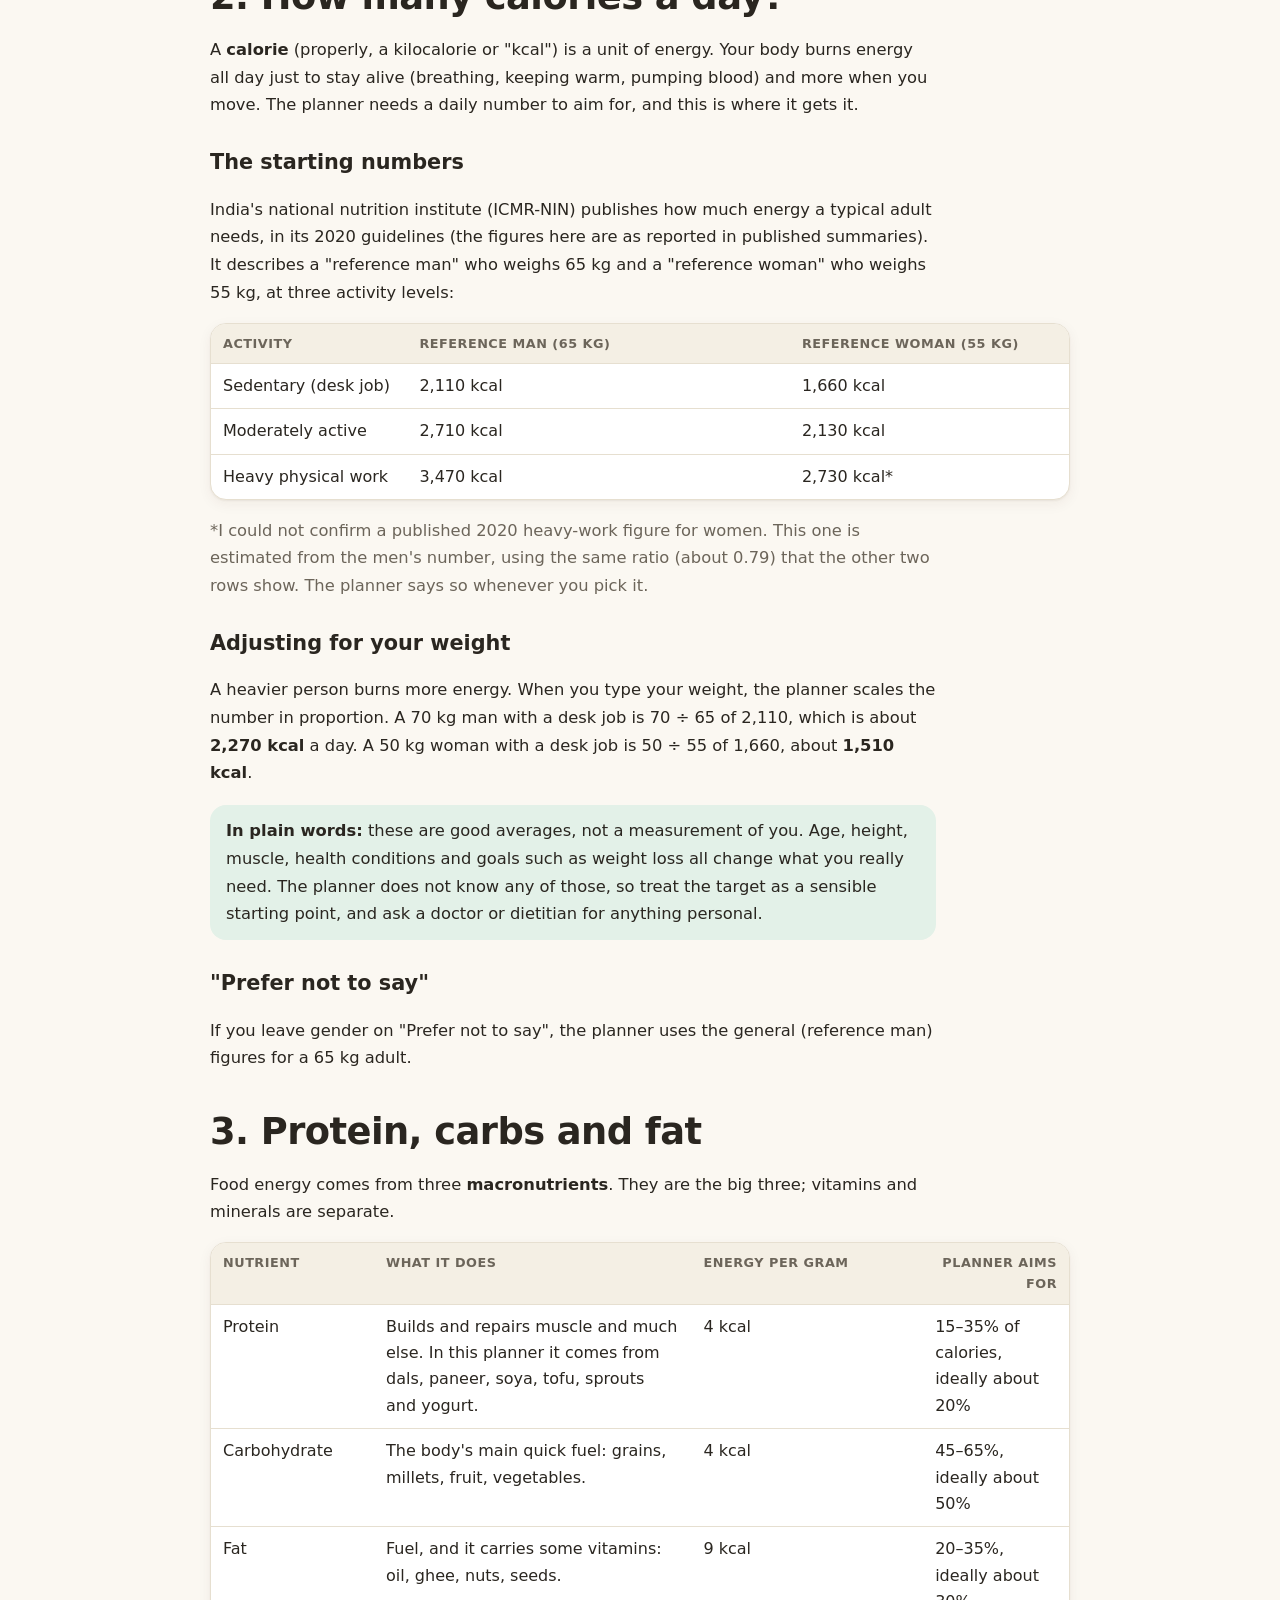
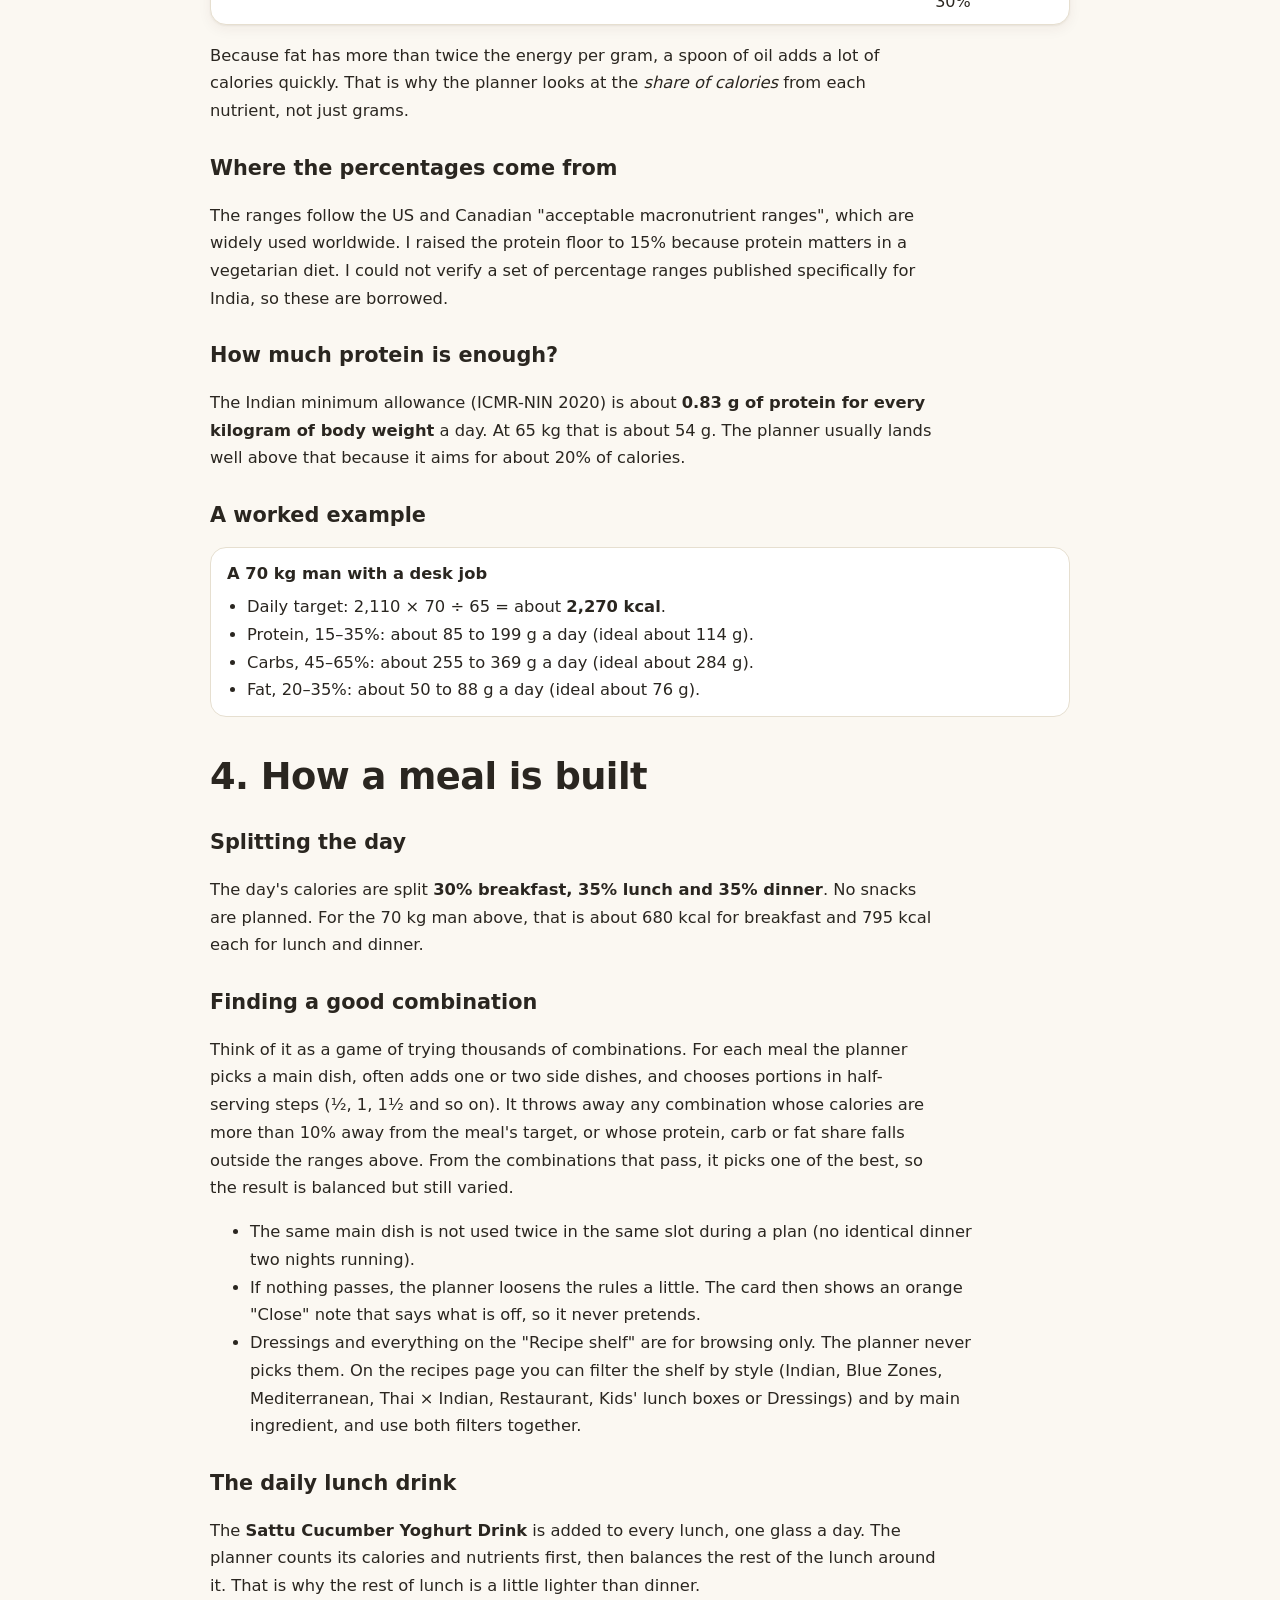
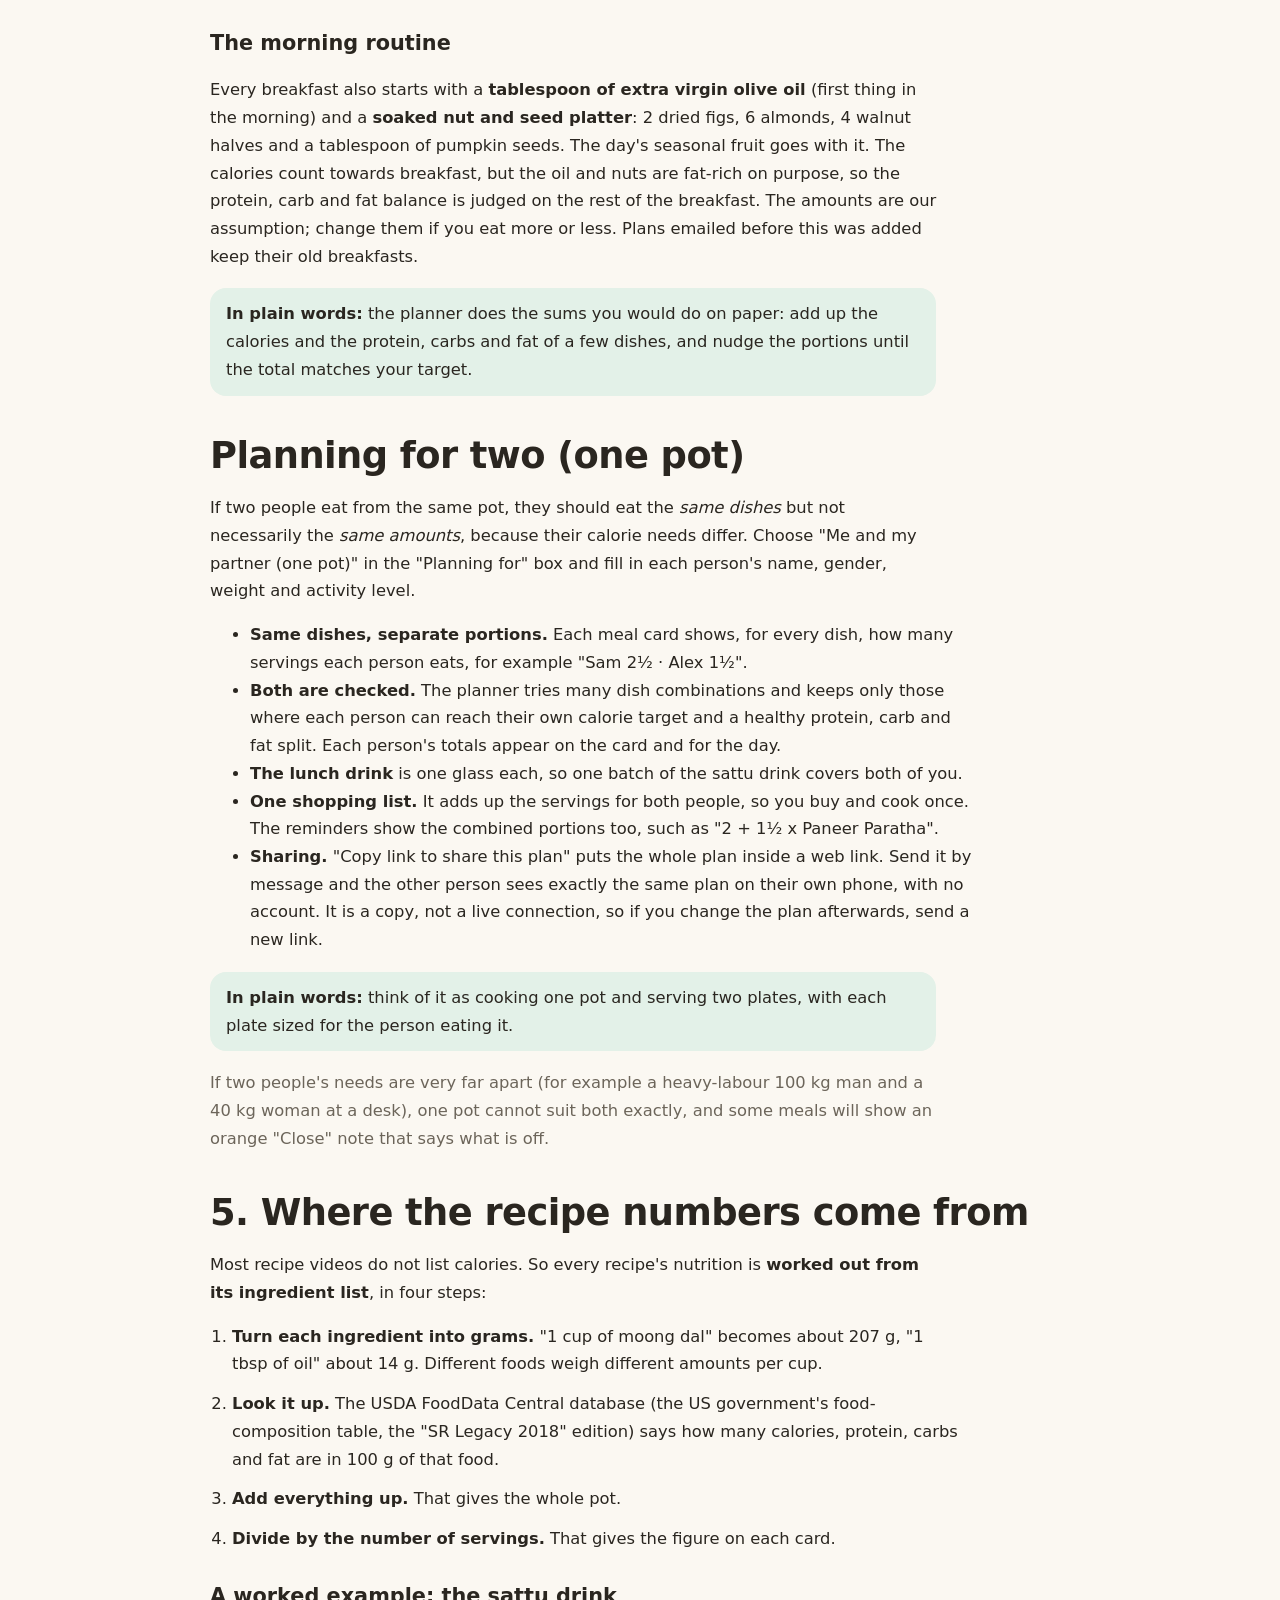
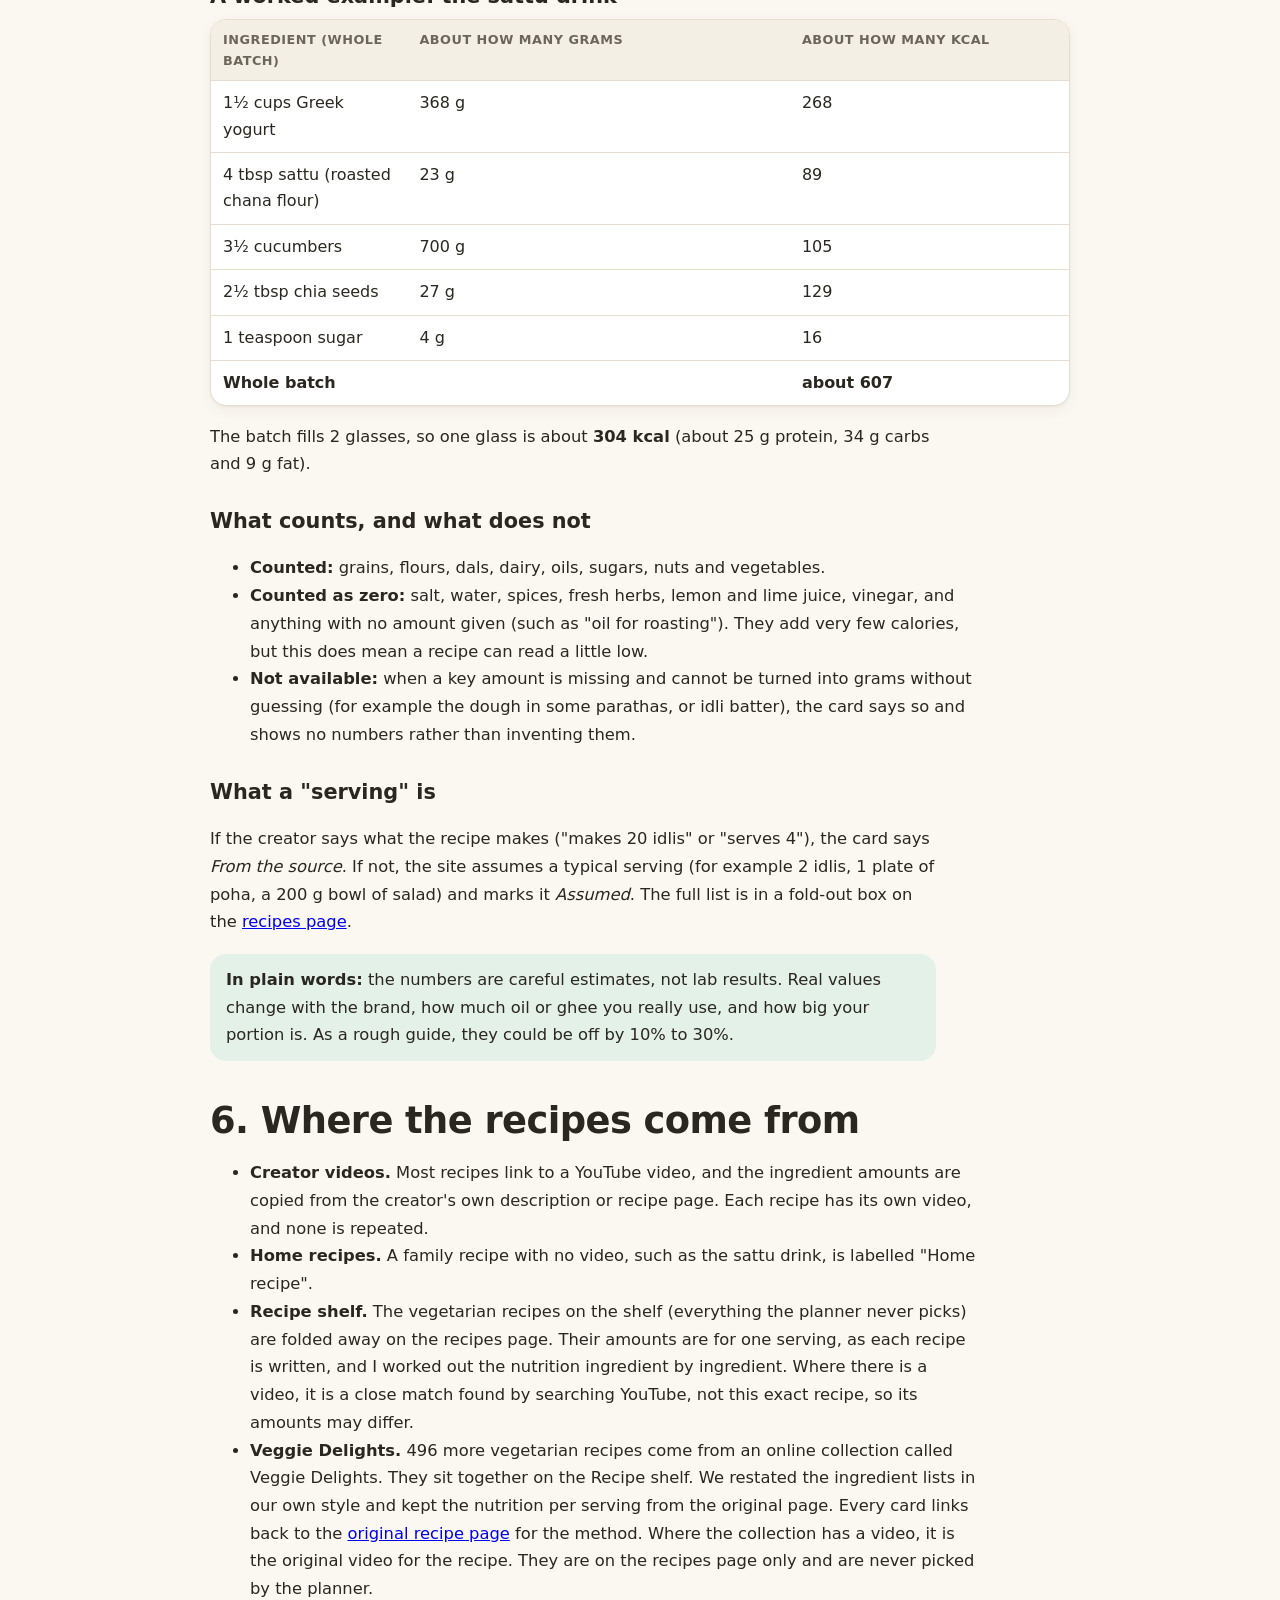
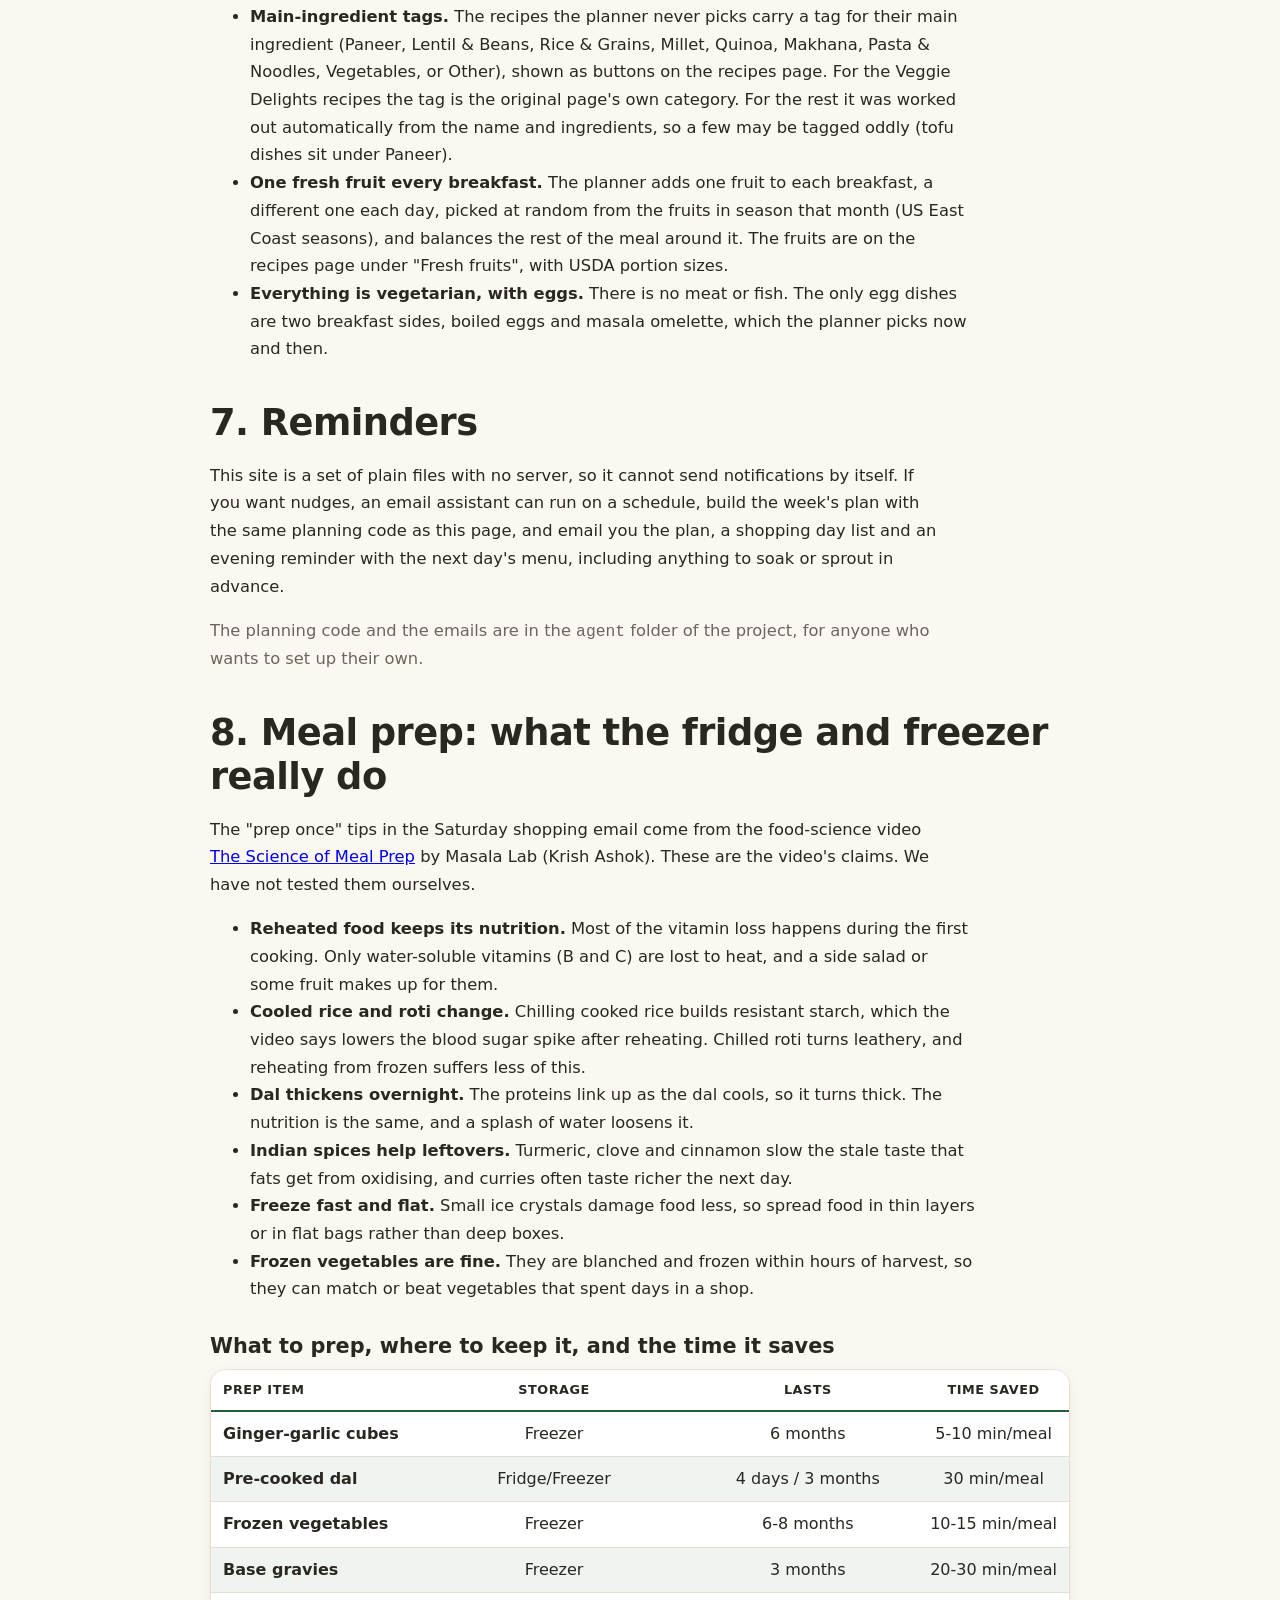
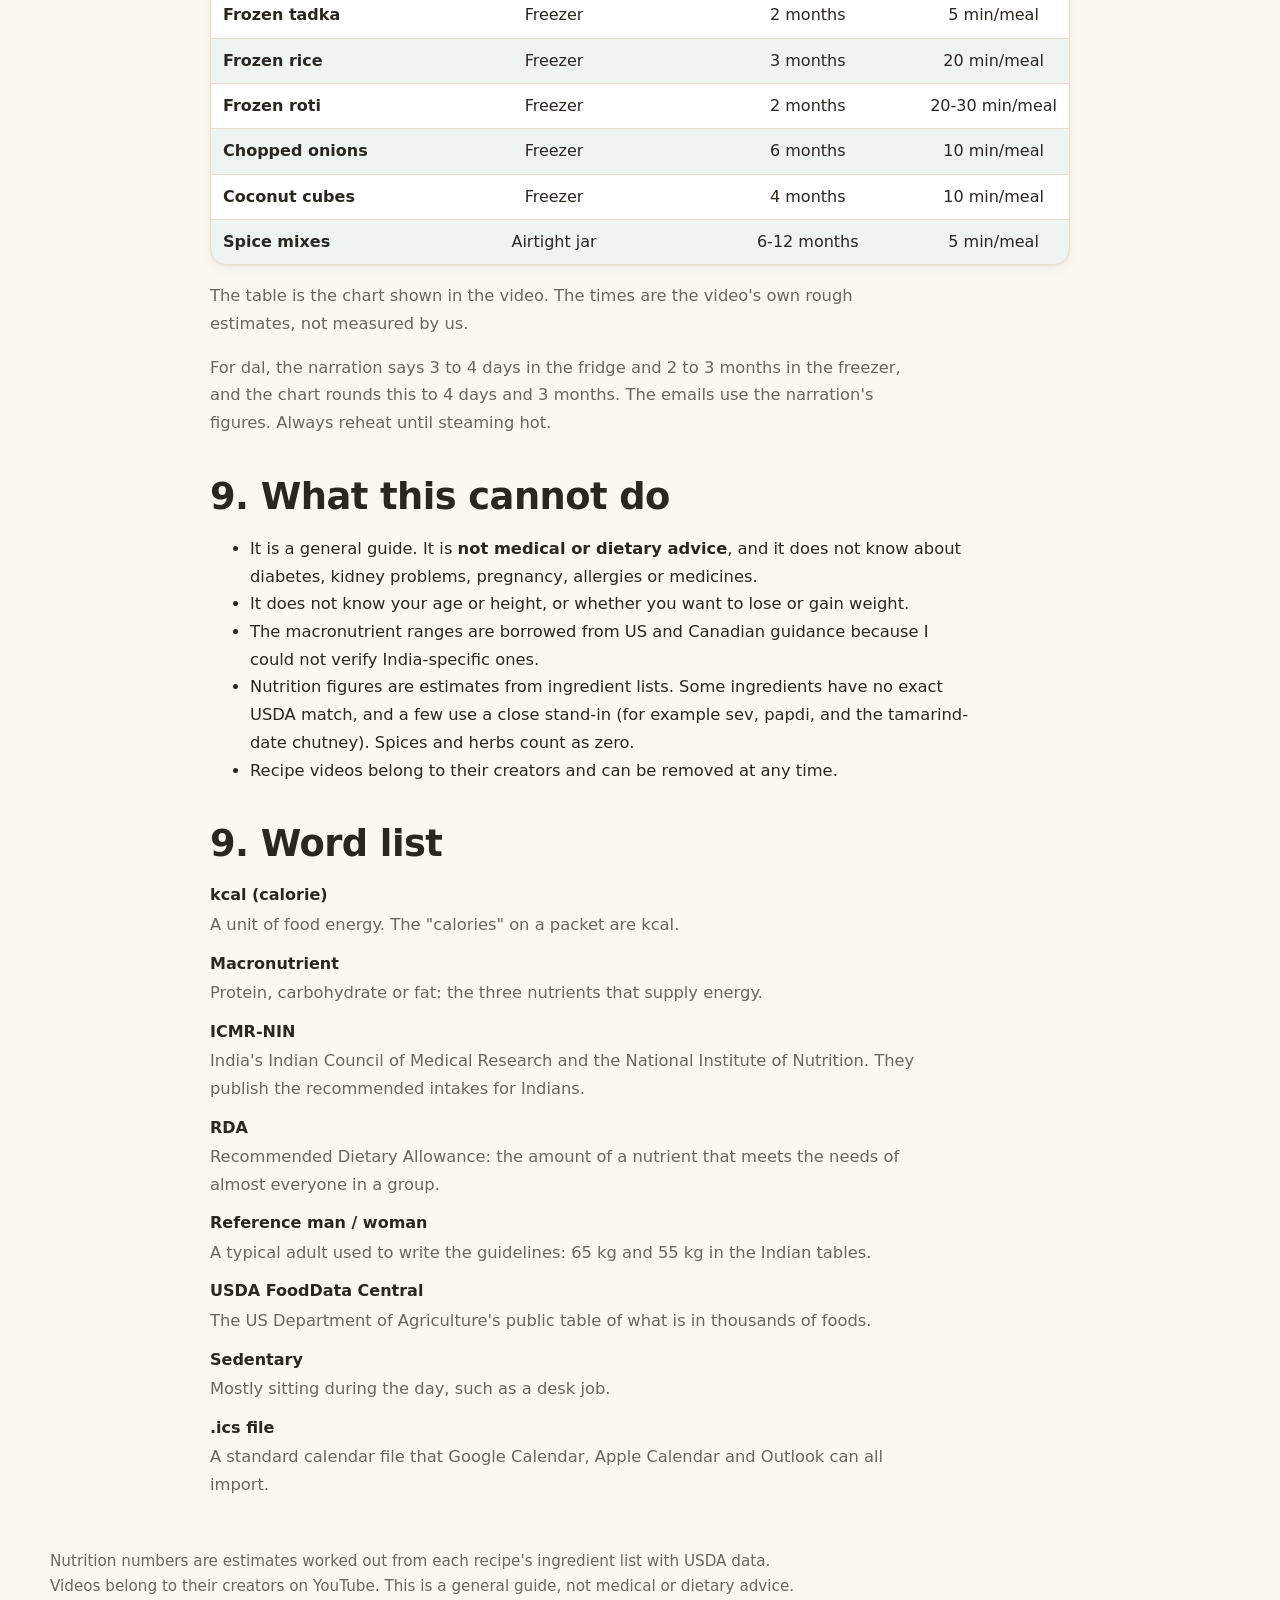
==== commit b3a3fd93: "Call the 496 imported recipes Veggie Delights and group them in one closed block inside the Recipe s" ====
--- a/how-it-works.html
+++ b/how-it-works.html
@@ -274,8 +274,8 @@
         <li><strong>Creator videos.</strong> Most recipes link to a YouTube video, and the ingredient amounts are copied from the creator's own description or recipe page. Each recipe has its own video, and none is repeated.</li>
         <li><strong>Home recipes.</strong> A family recipe with no video, such as the sattu drink, is labelled "Home recipe".</li>
         <li><strong>Recipe shelf.</strong> The vegetarian recipes on the shelf (everything the planner never picks) are folded away on the recipes page. Their amounts are for one serving, as each recipe is written, and I worked out the nutrition ingredient by ingredient. Where there is a video, it is a close match found by searching YouTube, not this exact recipe, so its amounts may differ.</li>
-        <li><strong>Recipe library.</strong> 496 more vegetarian recipes come from an online recipe library. We restated the ingredient lists in our own style and kept the nutrition per serving from the original page. Every card links back to the <a href="https://www.indianveggiedelight.com/" target="_blank" rel="noopener">original recipe page</a> for the method. Where the library has a video, it is the original video for the recipe. They are on the recipes page only and are never picked by the planner.</li>
-        <li><strong>Main-ingredient tags.</strong> The recipes the planner never picks carry a tag for their main ingredient (Paneer, Lentil &amp; Beans, Rice &amp; Grains, Millet, Quinoa, Makhana, Pasta &amp; Noodles, Vegetables, or Other), shown as buttons on the recipes page. For the recipe library recipes the tag is the original page's own category. For the rest it was worked out automatically from the name and ingredients, so a few may be tagged oddly (tofu dishes sit under Paneer).</li>
+        <li><strong>Veggie Delights.</strong> 496 more vegetarian recipes come from an online collection called Veggie Delights. They sit together on the Recipe shelf. We restated the ingredient lists in our own style and kept the nutrition per serving from the original page. Every card links back to the <a href="https://www.indianveggiedelight.com/" target="_blank" rel="noopener">original recipe page</a> for the method. Where the collection has a video, it is the original video for the recipe. They are on the recipes page only and are never picked by the planner.</li>
+        <li><strong>Main-ingredient tags.</strong> The recipes the planner never picks carry a tag for their main ingredient (Paneer, Lentil &amp; Beans, Rice &amp; Grains, Millet, Quinoa, Makhana, Pasta &amp; Noodles, Vegetables, or Other), shown as buttons on the recipes page. For the Veggie Delights recipes the tag is the original page's own category. For the rest it was worked out automatically from the name and ingredients, so a few may be tagged oddly (tofu dishes sit under Paneer).</li>
         <li><strong>One fresh fruit every breakfast.</strong> The planner adds one fruit to each breakfast, a different one each day, picked at random from the fruits in season that month (US East Coast seasons), and balances the rest of the meal around it. The fruits are on the recipes page under "Fresh fruits", with USDA portion sizes.</li>
         <li><strong>Everything is vegetarian, with eggs.</strong> There is no meat or fish. The only egg dishes are two breakfast sides, boiled eggs and masala omelette, which the planner picks now and then.</li>
       </ul>
--- a/style.css
+++ b/style.css
@@ -689,3 +689,16 @@
 .style-pill { background: transparent; border: 1px solid currentColor; }
 .tag-btn[aria-pressed="true"] { background: var(--accent-strong); color: #fff; border-color: var(--accent-strong); }
 .tag-pill { display: inline-block; margin: 4px 4px 0 0; padding: 1px 9px; font-size: 0.72rem; font-weight: 700; border-radius: 999px; background: color-mix(in srgb, var(--accent-strong) 12%, transparent); color: var(--accent-strong); }
+
+/* The Recipe shelf: one closed block that holds the filters and the long folded sections */
+details.shelf { background: var(--accent-soft); border-radius: 14px; padding: 14px 18px; margin: 18px 0; scroll-margin-top: 90px; }
+details.shelf > summary { cursor: pointer; display: flex; flex-wrap: wrap; align-items: baseline; gap: 4px 12px; }
+.shelf-title { font-size: clamp(1.4rem, 3vw, 1.9rem); font-weight: 800; color: var(--accent-strong); }
+.shelf-count { font-weight: 700; color: var(--accent-strong); }
+.shelf-hint { color: var(--muted); font-size: 0.9rem; }
+details.shelf[open] > summary { margin-bottom: 10px; }
+.shelf-intro { margin: 0 0 4px; color: var(--muted); }
+details.subshelf { margin: 16px 0 6px; padding: 10px 14px; border: 1px solid color-mix(in srgb, var(--accent-strong) 30%, transparent); border-radius: 12px; background: var(--bg); scroll-margin-top: 90px; }
+details.subshelf > summary { cursor: pointer; display: flex; flex-wrap: wrap; align-items: baseline; gap: 4px 12px; }
+.subshelf-title { font-size: 1.3rem; font-weight: 800; color: var(--accent-strong); }
+details.subshelf[open] > summary { margin-bottom: 8px; }
